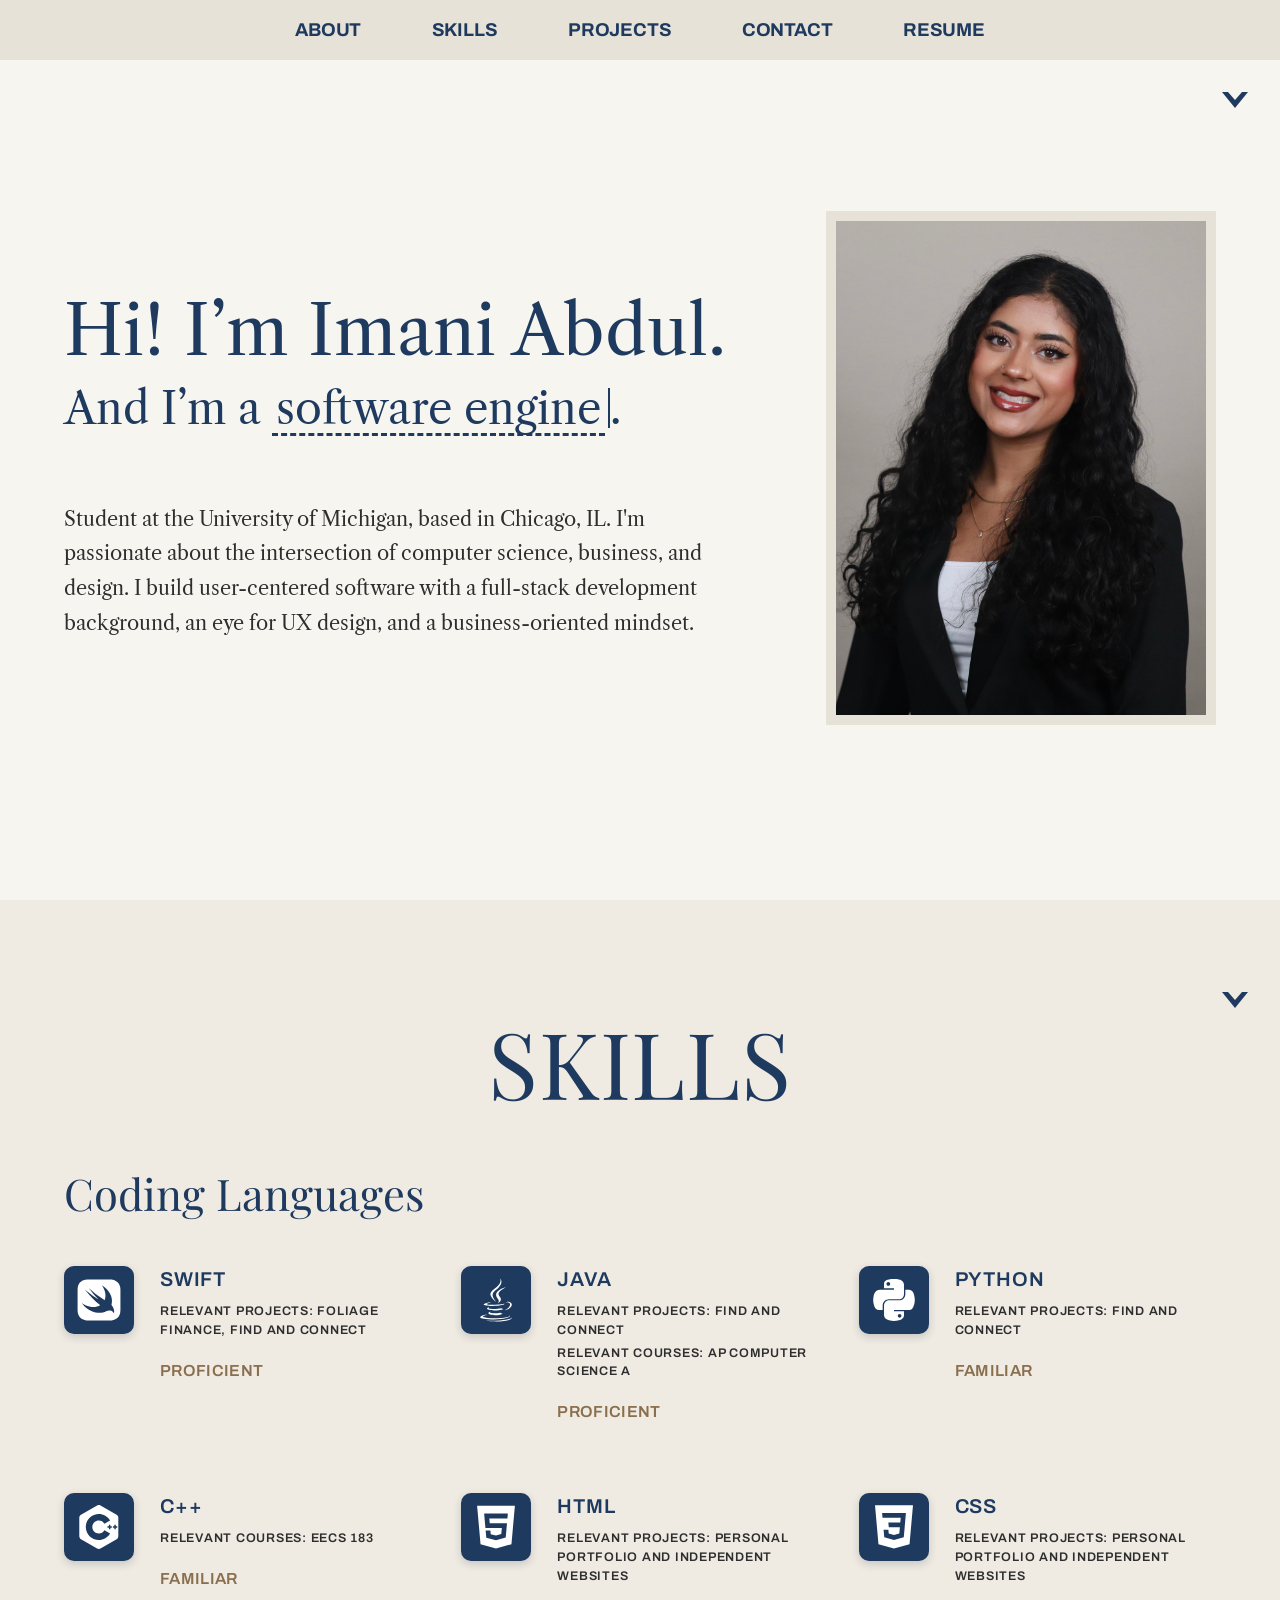
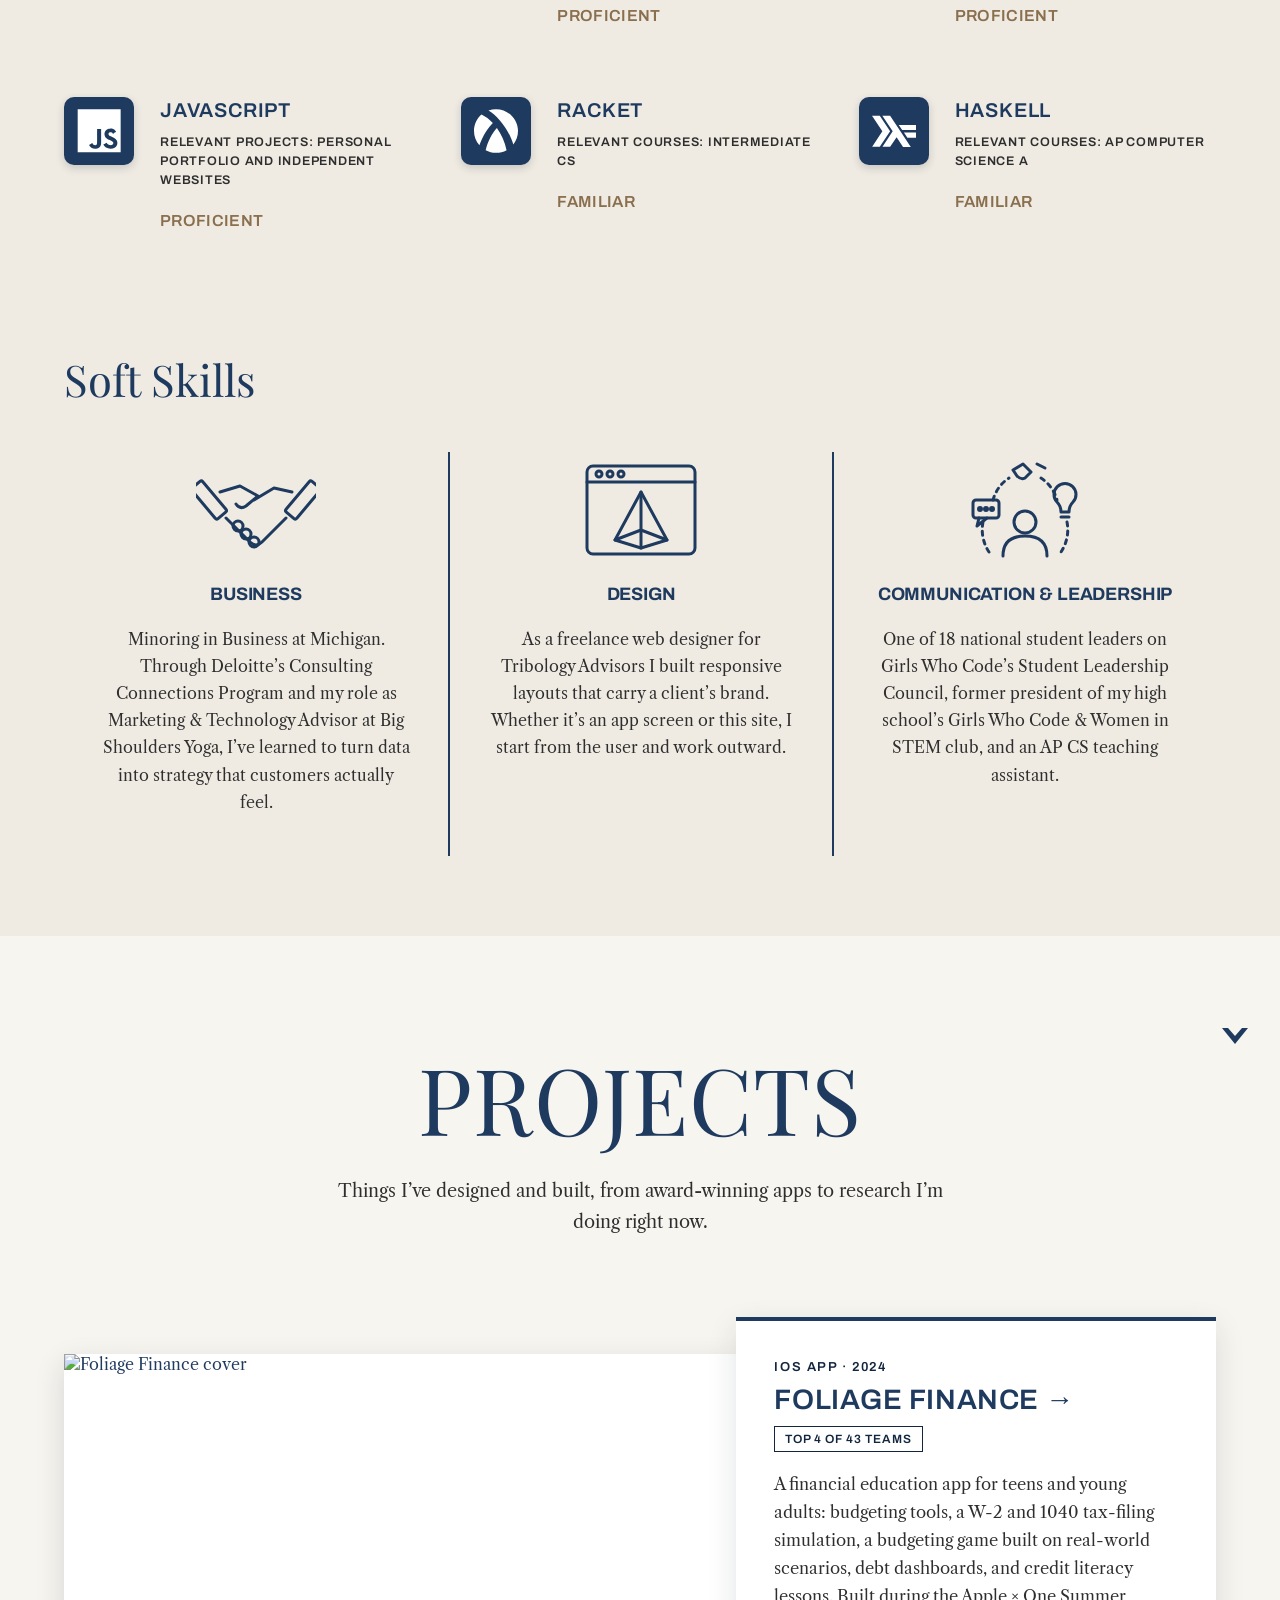
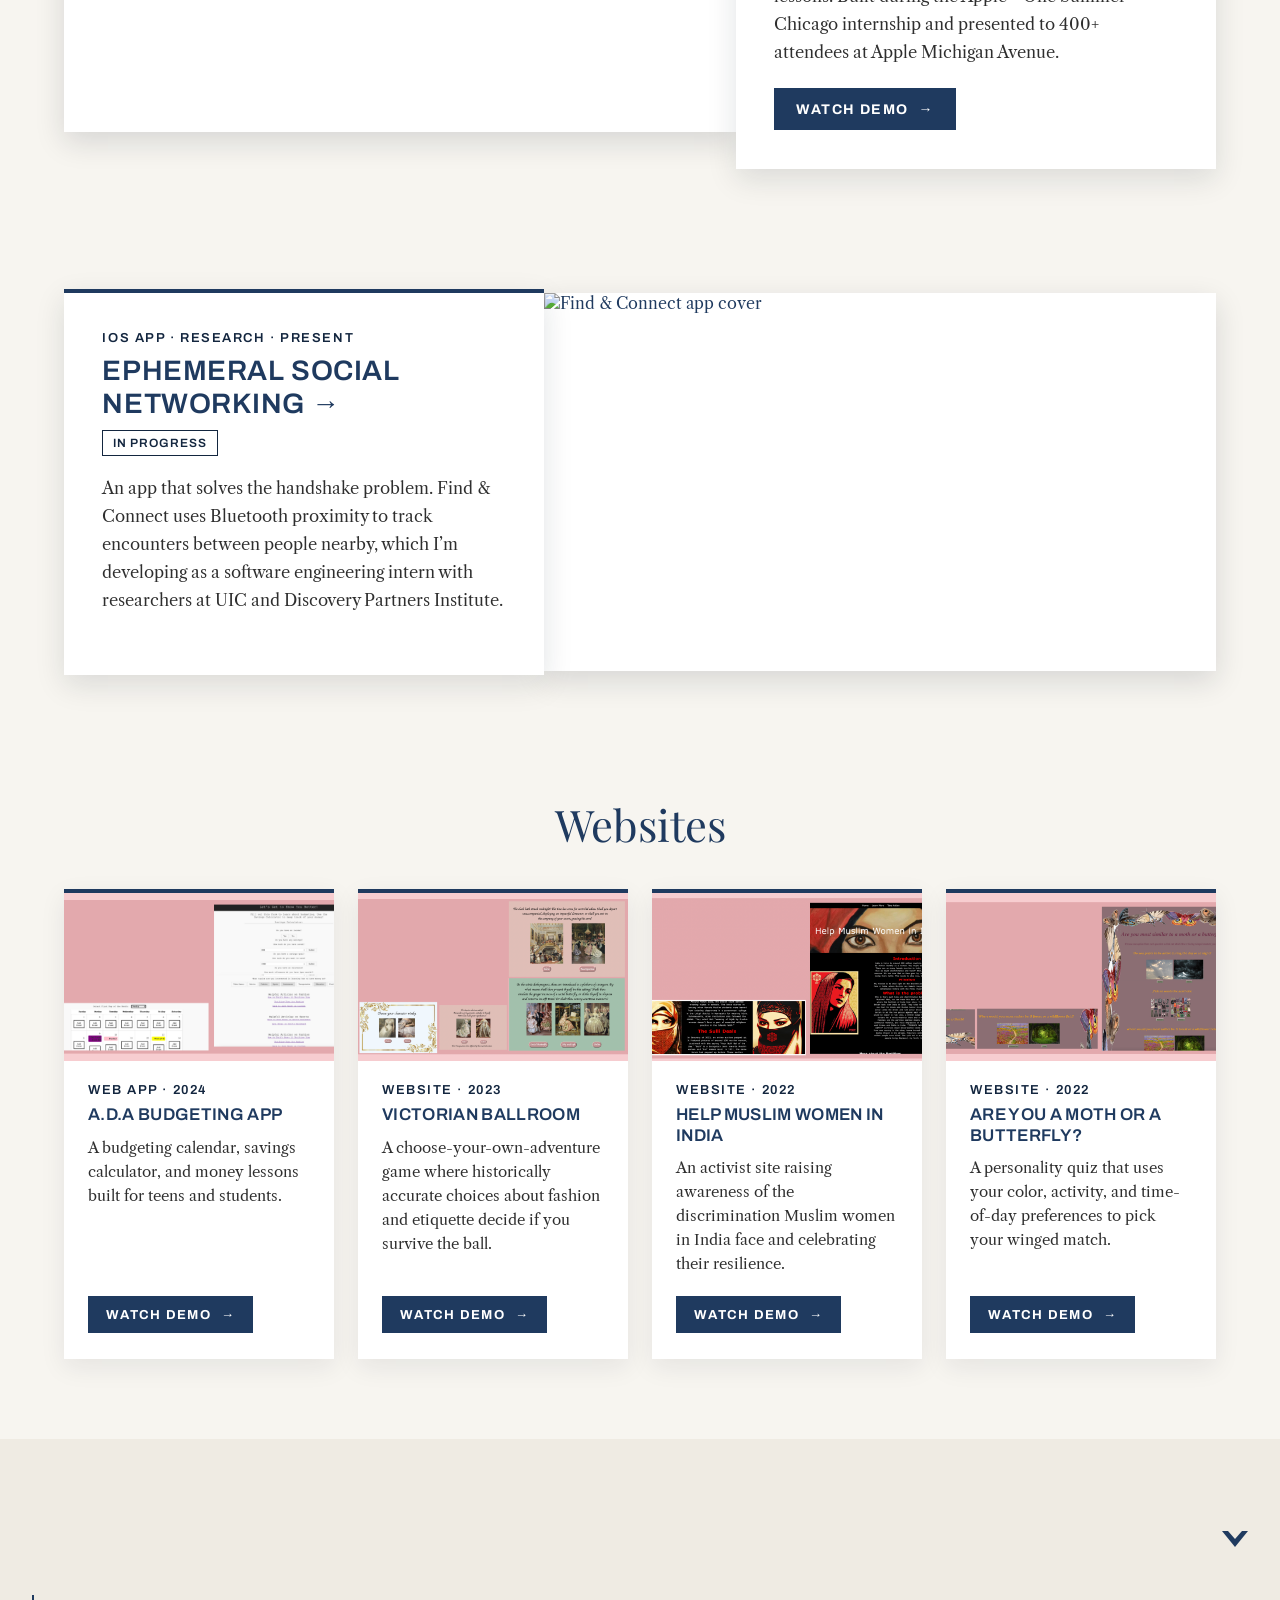
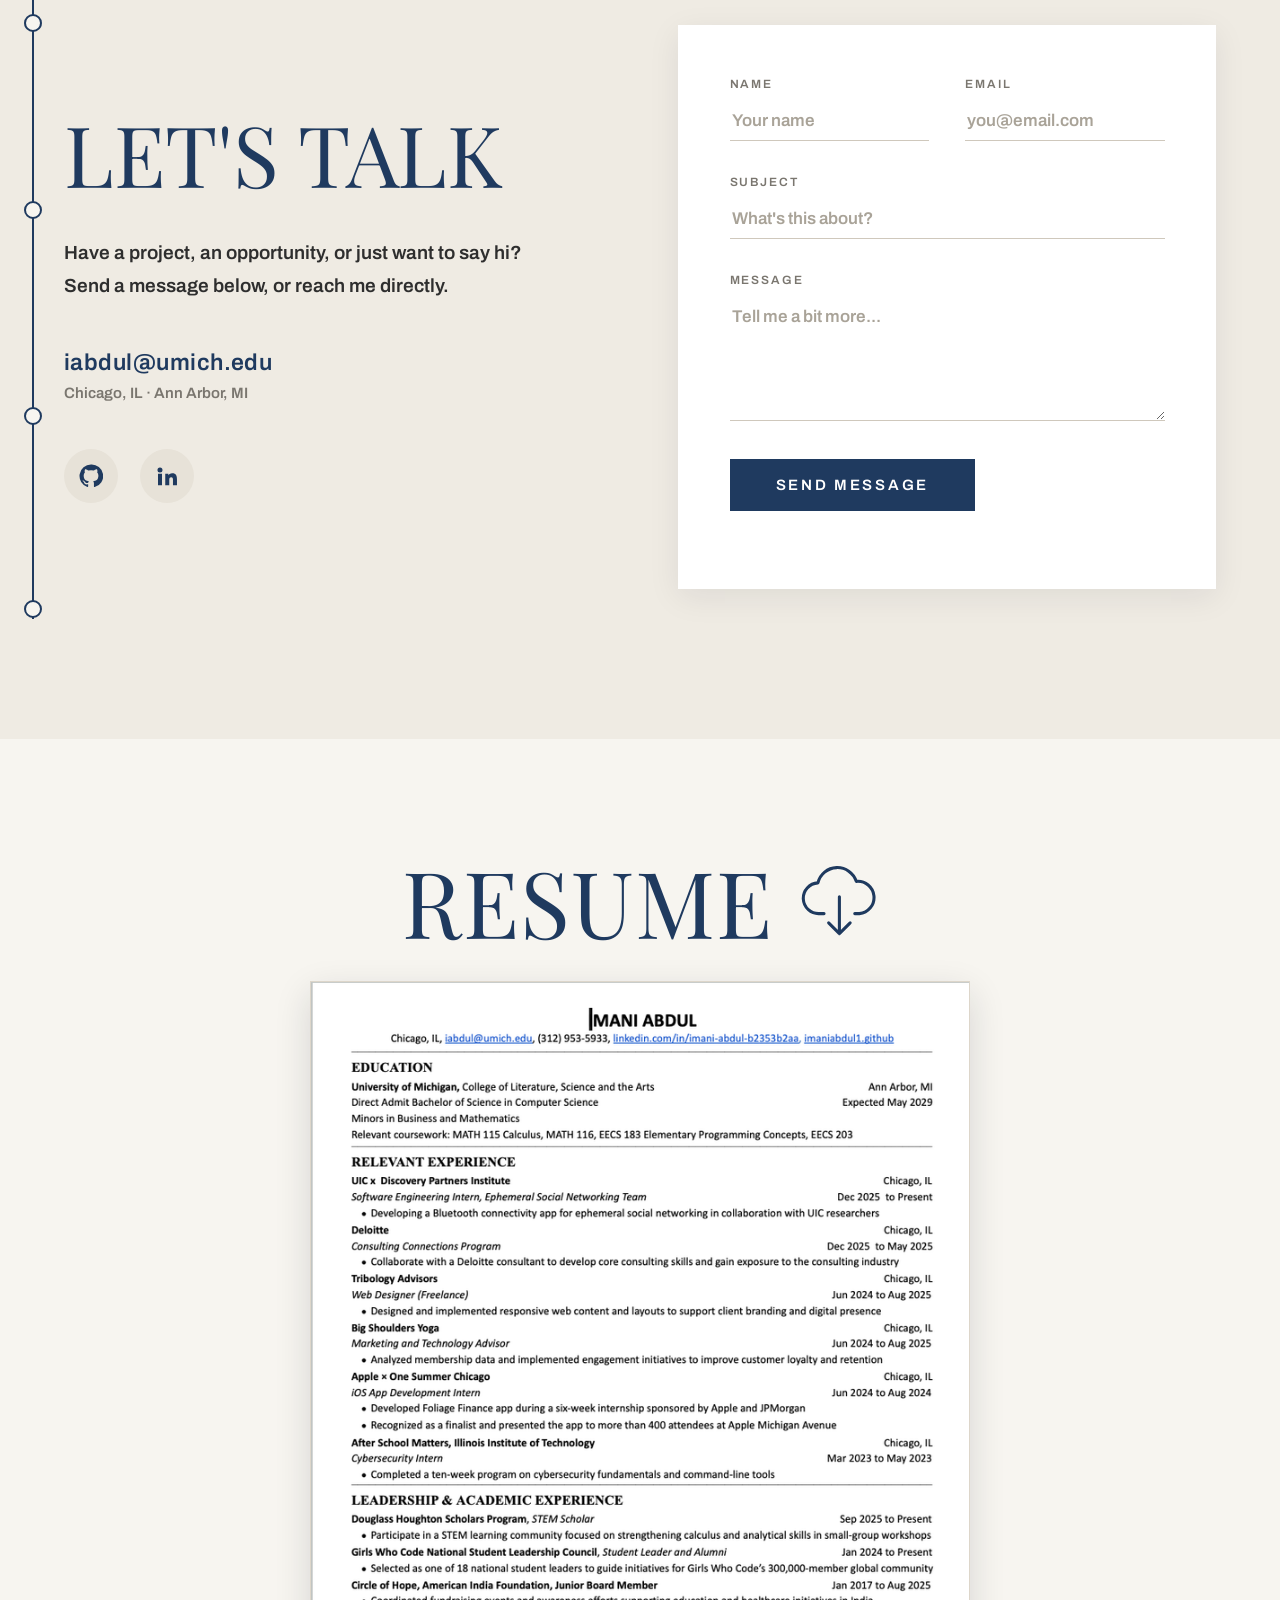
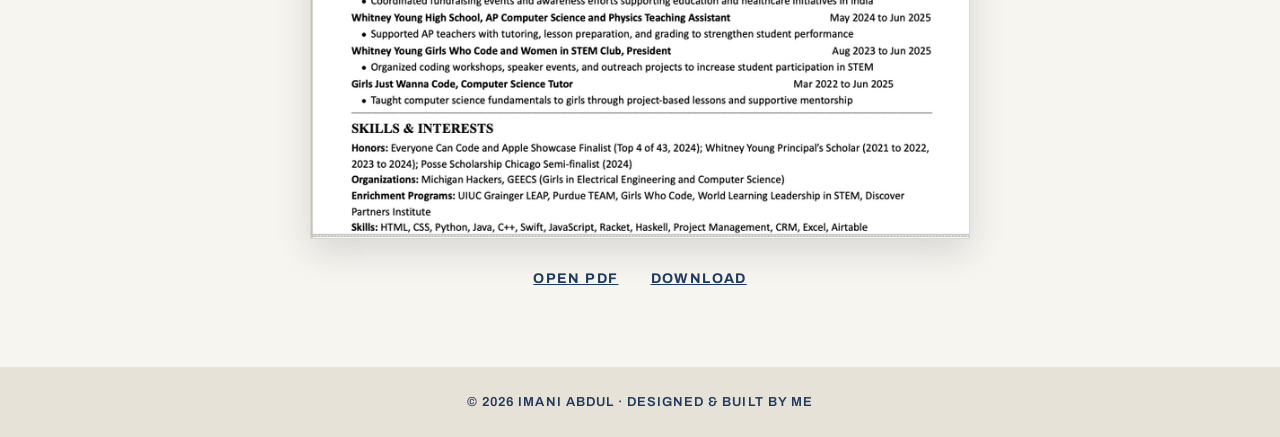
==== index.html @ af8618ca "Rename index-3.html to index.html" ====
<!DOCTYPE html>
<html lang="en">
<head>
  <meta charset="UTF-8">
  <meta name="viewport" content="width=device-width, initial-scale=1.0">
  <title>Imani Abdul — Portfolio</title>
  <meta name="description" content="Imani Abdul — Computer Science student at the University of Michigan building user-centered software at the intersection of CS, business, and design.">
  <link rel="preload" href="playfair-display-latin-400-normal.woff2" as="font" type="font/woff2" crossorigin>
  <link rel="preload" href="libre-caslon-text-latin-400-normal.woff2" as="font" type="font/woff2" crossorigin>
  <link rel="stylesheet" href="style.css?v=3">
</head>
<body>

  <nav class="nav" aria-label="Primary">
    <ul>
      <li><a href="#about">About</a></li>
      <li><a href="#skills">Skills</a></li>
      <li><a href="#projects">Projects</a></li>
      <li><a href="#contact">Contact</a></li>
      <li><a href="#resume">Resume</a></li>
    </ul>
  </nav>

  <main>
    <!-- ================= ABOUT ================= -->
    <section id="about" class="section">
      <button class="next" aria-label="Scroll to next section"><svg viewBox="0 0 26 16" fill="currentColor" aria-hidden="true"><path d="M0 0h6l7 8 7-8h6L13 16z"/></svg></button>
      <div class="hero">
        <div>
          <h1>Hi! I’m Imani Abdul.</h1>
          <p class="tagline">And I’m a <span class="typed" id="typed">software engineer</span><span class="caret" aria-hidden="true"></span>.</p>
          <p class="intro">Student at the University of Michigan, based in Chicago, IL. I'm passionate about the intersection of computer science, business, and design. I build user-centered software with a full-stack development background, an eye for UX design, and a business-oriented mindset.</p>
        </div>
        <figure class="headshot" style="margin:0">
          <img src="headshot.jpg" alt="Portrait of Imani Abdul" width="900" height="1210">
        </figure>
      </div>
    </section>

    <!-- ================= SKILLS ================= -->
    <section id="skills" class="section">
      <button class="next" aria-label="Scroll to next section"><svg viewBox="0 0 26 16" fill="currentColor" aria-hidden="true"><path d="M0 0h6l7 8 7-8h6L13 16z"/></svg></button>
      <h2 class="section-title">SKILLS</h2>

      <h3 class="sub-title">Coding Languages</h3>
      <div class="skills-grid">
        <div class="skill reveal"><div class="skill-icon"><svg fill="currentColor" aria-hidden="true" xmlns="http://www.w3.org/2000/svg" viewBox="0 0 128 128"><path d="M125.54 26.23a28.78 28.78 0 00-2.65-7.58 28.84 28.84 0 00-4.76-6.32 23.42 23.42 0 00-6.62-4.55 27.27 27.27 0 00-7.68-2.53c-2.65-.51-5.56-.51-8.21-.76H30.25a45.46 45.46 0 00-6.09.51 21.81 21.81 0 00-5.82 1.52c-.53.25-1.32.51-1.85.76a33.82 33.82 0 00-5 3.28c-.53.51-1.06.76-1.59 1.26a22.41 22.41 0 00-4.76 6.32 23.61 23.61 0 00-2.65 7.58 78.47 78.47 0 00-.79 7.83v60.39a39.32 39.32 0 00.79 7.83 28.78 28.78 0 002.65 7.58 28.84 28.84 0 004.76 6.32 23.42 23.42 0 006.62 4.55 27.27 27.27 0 007.68 2.53c2.65.51 5.56.51 8.21.76h63.22a45.08 45.08 0 008.21-.76 27.27 27.27 0 007.68-2.53 30.13 30.13 0 006.62-4.55 22.41 22.41 0 004.76-6.32 23.61 23.61 0 002.65-7.58 78.47 78.47 0 00.79-7.83V34.06a39.32 39.32 0 00-.8-7.83zm-18.79 75.54C101 91 90.37 94.33 85 96.5c-11.11 6.13-26.38 6.76-41.75.47A64.53 64.53 0 0113.84 73a50 50 0 0010.85 6.32c15.87 7.1 31.73 6.61 42.9 0-15.9-11.66-29.4-26.82-39.46-39.2a43.47 43.47 0 01-5.29-6.82c12.16 10.61 31.5 24 38.38 27.79a271.77 271.77 0 01-27-32.34 266.8 266.8 0 0044.47 34.87c.71.38 1.26.7 1.7 1a32.71 32.71 0 001.21-3.51c3.71-12.89-.53-27.54-9.79-39.67C93.25 33.81 106 57.05 100.66 76.51c-.14.53-.29 1-.45 1.55l.19.22c10.6 12.63 7.67 26.02 6.35 23.49z"/></svg></div><div><h3>SWIFT</h3><p>Relevant projects: Foliage Finance, Find and Connect</p><span class="level">PROFICIENT</span></div></div>
        <div class="skill reveal"><div class="skill-icon"><svg fill="currentColor" aria-hidden="true" xmlns="http://www.w3.org/2000/svg" viewBox="0 0 128 128"><path d="M47.617 98.12c-19.192 5.362 11.677 16.439 36.115 5.969-4.003-1.556-6.874-3.351-6.874-3.351-10.897 2.06-15.952 2.222-25.844 1.092-8.164-.935-3.397-3.71-3.397-3.71zm33.189-10.46c-14.444 2.779-22.787 2.69-33.354 1.6-8.171-.845-2.822-4.805-2.822-4.805-21.137 7.016 11.767 14.977 41.309 6.336-3.14-1.106-5.133-3.131-5.133-3.131zm11.319-60.575c.001 0-42.731 10.669-22.323 34.187 6.024 6.935-1.58 13.17-1.58 13.17s15.289-7.891 8.269-17.777c-6.559-9.215-11.587-13.793 15.634-29.58zm9.998 81.144s3.529 2.91-3.888 5.159c-14.102 4.272-58.706 5.56-71.095.171-4.45-1.938 3.899-4.625 6.526-5.192 2.739-.593 4.303-.485 4.303-.485-4.952-3.487-32.013 6.85-13.742 9.815 49.821 8.076 90.817-3.637 77.896-9.468zM85 77.896c2.395-1.634 5.703-3.053 5.703-3.053s-9.424 1.685-18.813 2.474c-11.494.964-23.823 1.154-30.012.326-14.652-1.959 8.033-7.348 8.033-7.348s-8.812-.596-19.644 4.644C17.455 81.134 61.958 83.958 85 77.896zm5.609 15.145c-.108.29-.468.616-.468.616 31.273-8.221 19.775-28.979 4.822-23.725-1.312.464-2 1.543-2 1.543s.829-.334 2.678-.72c7.559-1.575 18.389 10.119-5.032 22.286zM64.181 70.069c-4.614-10.429-20.26-19.553.007-35.559C89.459 14.563 76.492 1.587 76.492 1.587c5.23 20.608-18.451 26.833-26.999 39.667-5.821 8.745 2.857 18.142 14.688 28.815zm27.274 51.748c-19.187 3.612-42.854 3.191-56.887.874 0 0 2.874 2.38 17.646 3.331 22.476 1.437 57-.8 57.816-11.436.001 0-1.57 4.032-18.575 7.231z"/></svg></div><div><h3>JAVA</h3><p>Relevant projects: Find and Connect</p><p>Relevant courses: AP Computer Science A</p><span class="level">PROFICIENT</span></div></div>
        <div class="skill reveal"><div class="skill-icon"><svg fill="currentColor" aria-hidden="true" xmlns="http://www.w3.org/2000/svg" viewBox="0 0 128 128"><path d="M49.33 62h29.159C86.606 62 93 55.132 93 46.981V19.183c0-7.912-6.632-13.856-14.555-15.176-5.014-.835-10.195-1.215-15.187-1.191-4.99.023-9.612.448-13.805 1.191C37.098 6.188 35 10.758 35 19.183V30h29v4H23.776c-8.484 0-15.914 5.108-18.237 14.811-2.681 11.12-2.8 17.919 0 29.53C7.614 86.983 12.569 93 21.054 93H31V79.952C31 70.315 39.428 62 49.33 62zm-1.838-39.11c-3.026 0-5.478-2.479-5.478-5.545 0-3.079 2.451-5.581 5.478-5.581 3.015 0 5.479 2.502 5.479 5.581-.001 3.066-2.465 5.545-5.479 5.545zm74.789 25.921C120.183 40.363 116.178 34 107.682 34H97v12.981C97 57.031 88.206 65 78.489 65H49.33C41.342 65 35 72.326 35 80.326v27.8c0 7.91 6.745 12.564 14.462 14.834 9.242 2.717 17.994 3.208 29.051 0C85.862 120.831 93 116.549 93 108.126V97H64v-4h43.682c8.484 0 11.647-5.776 14.599-14.66 3.047-9.145 2.916-17.799 0-29.529zm-41.955 55.606c3.027 0 5.479 2.479 5.479 5.547 0 3.076-2.451 5.579-5.479 5.579-3.015 0-5.478-2.502-5.478-5.579 0-3.068 2.463-5.547 5.478-5.547z"/></svg></div><div><h3>PYTHON</h3><p>Relevant projects: Find and Connect</p><span class="level">FAMILIAR</span></div></div>
        <div class="skill reveal"><div class="skill-icon"><svg fill="currentColor" aria-hidden="true" viewBox="0 0 128 128" xmlns="http://www.w3.org/2000/svg">
    <path d="M63.443 0c-1.782 0-3.564.39-4.916 1.172L11.594 28.27C8.89 29.828 6.68 33.66 6.68 36.78v54.197c0 1.562.55 3.298 1.441 4.841l-.002.002c.89 1.543 2.123 2.89 3.475 3.672l46.931 27.094c2.703 1.562 7.13 1.562 9.832 0h.002l46.934-27.094c1.352-.78 2.582-2.129 3.473-3.672.89-1.543 1.441-3.28 1.441-4.843V36.779c0-1.557-.55-3.295-1.441-4.838v-.002c-.891-1.545-2.121-2.893-3.473-3.67L68.359 1.173C67.008.39 65.226 0 63.443 0zm.002 26.033c13.465 0 26.02 7.246 32.77 18.91l-16.38 9.479c-3.372-5.836-9.66-9.467-16.39-9.467-10.432 0-18.922 8.49-18.922 18.924S53.013 82.8 63.445 82.8c6.735 0 13.015-3.625 16.395-9.465l16.375 9.477c-6.746 11.662-19.305 18.91-32.77 18.91-20.867 0-37.843-16.977-37.843-37.844s16.976-37.844 37.843-37.844v-.002zM92.881 57.57h4.201v4.207h4.203v4.203h-4.203v4.207h-4.201V65.98h-4.207v-4.203h4.207V57.57zm15.765 0h4.208v4.207h4.203v4.203h-4.203v4.207h-4.208V65.98h-4.205v-4.203h4.205V57.57z"/>
</svg></div><div><h3>C++</h3><p>Relevant courses: EECS 183</p><span class="level">FAMILIAR</span></div></div>
        <div class="skill reveal"><div class="skill-icon"><svg fill="currentColor" aria-hidden="true" xmlns="http://www.w3.org/2000/svg" viewBox="0 0 128 128"><path d="M9.032 2l10.005 112.093 44.896 12.401 45.02-12.387L118.968 2H9.032zm89.126 26.539l-.627 7.172L97.255 39H44.59l1.257 14h50.156l-.336 3.471-3.233 36.119-.238 2.27L64 102.609v.002l-.034.018-28.177-7.423L33.876 74h13.815l.979 10.919L63.957 89H64v-.546l15.355-3.875L80.959 67H33.261l-3.383-38.117L29.549 25h68.939l-.33 3.539z"/></svg></div><div><h3>HTML</h3><p>Relevant projects: Personal portfolio and independent websites</p><span class="level">PROFICIENT</span></div></div>
        <div class="skill reveal"><div class="skill-icon"><svg fill="currentColor" aria-hidden="true" xmlns="http://www.w3.org/2000/svg" viewBox="0 0 128 128"><path d="M8.76 1l10.055 112.883 45.118 12.58 45.244-12.626L119.24 1H8.76zm89.591 25.862l-3.347 37.605.01.203-.014.467v-.004l-2.378 26.294-.262 2.336L64 101.607v.001l-.022.019-28.311-7.888L33.75 72h13.883l.985 11.054 15.386 4.17-.004.008v-.002l15.443-4.229L81.075 65H48.792l-.277-3.043-.631-7.129L47.553 51h34.749l1.264-14H30.64l-.277-3.041-.63-7.131L29.401 23h69.281l-.331 3.862z"/></svg></div><div><h3>CSS</h3><p>Relevant projects: Personal portfolio and independent websites</p><span class="level">PROFICIENT</span></div></div>
        <div class="skill reveal"><div class="skill-icon"><svg fill="currentColor" aria-hidden="true" xmlns="http://www.w3.org/2000/svg" viewBox="0 0 128 128"><path d="M2 1v125h125V1H2zm66.119 106.513c-1.845 3.749-5.367 6.212-9.448 7.401-6.271 1.44-12.269.619-16.731-2.059-2.986-1.832-5.318-4.652-6.901-7.901l9.52-5.83c.083.035.333.487.667 1.071 1.214 2.034 2.261 3.474 4.319 4.485 2.022.69 6.461 1.131 8.175-2.427 1.047-1.81.714-7.628.714-14.065C58.433 78.073 58.48 68 58.48 58h11.709c0 11 .06 21.418 0 32.152.025 6.58.596 12.446-2.07 17.361zm48.574-3.308c-4.07 13.922-26.762 14.374-35.83 5.176-1.916-2.165-3.117-3.296-4.26-5.795 4.819-2.772 4.819-2.772 9.508-5.485 2.547 3.915 4.902 6.068 9.139 6.949 5.748.702 11.531-1.273 10.234-7.378-1.333-4.986-11.77-6.199-18.873-11.531-7.211-4.843-8.901-16.611-2.975-23.335 1.975-2.487 5.343-4.343 8.877-5.235l3.688-.477c7.081-.143 11.507 1.727 14.756 5.355.904.916 1.642 1.904 3.022 4.045-3.772 2.404-3.76 2.381-9.163 5.879-1.154-2.486-3.069-4.046-5.093-4.724-3.142-.952-7.104.083-7.926 3.403-.285 1.023-.226 1.975.227 3.665 1.273 2.903 5.545 4.165 9.377 5.926 11.031 4.474 14.756 9.271 15.672 14.981.882 4.916-.213 8.105-.38 8.581z"/></svg></div><div><h3>JAVASCRIPT</h3><p>Relevant projects: Personal portfolio and independent websites</p><span class="level">PROFICIENT</span></div></div>
        <div class="skill reveal"><div class="skill-icon"><svg fill="currentColor" aria-hidden="true" xmlns="http://www.w3.org/2000/svg" viewBox="0 0 128 128"><path d="M64 .5a64.386 64.386 0 0 0-21.89 3.81c25.982 13.525 60.352 57.646 72.246 98.881C122.904 92.4 128 78.792 128 64 128 28.93 99.347.5 64 .5ZM21.828 16.236C8.45 27.876 0 44.961 0 64c0 16.01 5.975 30.637 15.83 41.804 8.688-25.896 25.018-50.855 39.006-64.799-9.985-10.672-21.164-19.146-33.008-24.769Zm44.8 39.17C52.77 70.22 38.963 96.155 33.968 120.085c8.957 4.728 19.176 7.415 30.031 7.415 11.161 0 21.65-2.835 30.786-7.817-5.268-24.14-15.204-46.245-28.157-64.277Zm0 0"/></svg></div><div><h3>RACKET</h3><p>Relevant courses: Intermediate CS</p><span class="level">FAMILIAR</span></div></div>
        <div class="skill reveal"><div class="skill-icon"><svg fill="currentColor" aria-hidden="true" viewBox="0 0 128 128" xmlns="http://www.w3.org/2000/svg"><path d="M0 110.2L30.1 65 0 19.9h22.6L52.7 65l-30.1 45.1H0z"/><path d="M30.1 110.2L60.2 65 30.1 19.9h22.6l60.2 90.3H90.4L71.5 81.9l-18.8 28.2H30.1zM102.9 83.8l-10-15.1H128v15.1h-25.1zM87.8 61.3l-10-15.1H128v15.1H87.8z"/></svg></div><div><h3>HASKELL</h3><p>Relevant courses: AP Computer Science A</p><span class="level">FAMILIAR</span></div></div>
      </div>

      <h3 class="sub-title">Soft Skills</h3>
      <div class="soft-grid">
        <div class="soft reveal">
          <svg viewBox="0 0 120 100" fill="none" stroke="currentColor" stroke-width="3" stroke-linecap="round" stroke-linejoin="round" aria-hidden="true">
            <rect x="6" y="20" width="14" height="40" rx="2" transform="rotate(-40 13 40)"/>
            <rect x="100" y="20" width="14" height="40" rx="2" transform="rotate(40 107 40)"/>
            <path d="M24 32 L44 26 L62 36 L50 46 Q44 50 40 44"/>
            <path d="M96 32 L78 28 L58 40"/>
            <path d="M30 58 L54 82 Q60 88 66 82 L90 58"/>
            <circle cx="42" cy="66" r="5"/><circle cx="50" cy="74" r="5"/><circle cx="58" cy="82" r="5"/>
          </svg>
          <h3>Business</h3>
          <p>Minoring in Business at Michigan. Through Deloitte’s Consulting Connections Program and my role as Marketing &amp; Technology Advisor at Big Shoulders Yoga, I’ve learned to turn data into strategy that customers actually feel.</p>
        </div>
        <div class="soft reveal">
          <svg viewBox="0 0 120 100" fill="none" stroke="currentColor" stroke-width="3" stroke-linecap="round" stroke-linejoin="round" aria-hidden="true">
            <rect x="6" y="6" width="108" height="88" rx="6"/>
            <line x1="6" y1="22" x2="114" y2="22"/>
            <circle cx="18" cy="14" r="3"/><circle cx="29" cy="14" r="3"/><circle cx="40" cy="14" r="3"/>
            <path d="M60 32 L34 80 L60 88 L86 80 Z"/><path d="M60 32 L60 88"/><path d="M34 80 L60 70 L86 80"/>
          </svg>
          <h3>Design</h3>
          <p>As a freelance web designer for Tribology Advisors I built responsive layouts that carry a client’s brand. Whether it’s an app screen or this site, I start from the user and work outward.</p>
        </div>
        <div class="soft reveal">
          <svg viewBox="0 0 120 100" fill="none" stroke="currentColor" stroke-width="3" stroke-linecap="round" stroke-linejoin="round" aria-hidden="true">
            <circle cx="60" cy="62" r="11"/><path d="M38 96 Q38 76 60 76 Q82 76 82 96"/>
            <path d="M28 40 A38 38 0 0 1 44 18" stroke-dasharray="4 5"/><path d="M76 18 A38 38 0 0 1 92 40" stroke-dasharray="4 5"/>
            <path d="M24 92 A40 40 0 0 1 18 62" stroke-dasharray="4 5"/><path d="M102 62 A40 40 0 0 1 96 92" stroke-dasharray="4 5"/>
            <rect x="8" y="40" width="26" height="18" rx="3"/><path d="M14 58 L12 66 L22 58"/>
            <circle cx="15" cy="49" r="1.5" fill="currentColor"/><circle cx="21" cy="49" r="1.5" fill="currentColor"/><circle cx="27" cy="49" r="1.5" fill="currentColor"/>
            <path d="M104 52 Q104 46 108 42 A11 11 0 1 0 92 42 Q96 46 96 52 Z"/><line x1="96" y1="57" x2="104" y2="57"/>
            <path d="M48 10 L58 4 L66 12 L60 18 Q56 20 52 16 Z"/><path d="M72 4 L80 8"/>
          </svg>
          <h3>Communication &amp; Leadership</h3>
          <p>One of 18 national student leaders on Girls Who Code’s Student Leadership Council, former president of my high school’s Girls Who Code &amp; Women in STEM club, and an AP CS teaching assistant.</p>
        </div>
      </div>
    </section>

    <!-- ================= PROJECTS ================= -->
    <section id="projects" class="section">
      <button class="next" aria-label="Scroll to next section"><svg viewBox="0 0 26 16" fill="currentColor" aria-hidden="true"><path d="M0 0h6l7 8 7-8h6L13 16z"/></svg></button>
      <h2 class="section-title">PROJECTS</h2>
      <p class="projects-intro">Things I’ve designed and built, from award-winning apps to research I’m doing right now.</p>

      <article class="project reveal" style="--accent:#9BC6A1">
        <div class="project-media"><img src="foliage-cover.jpg" alt="Foliage Finance cover" loading="lazy"></div>
        <div class="project-panel">
          <span class="project-meta">iOS App · 2024</span>
          <h3>Foliage Finance →</h3>
          <span class="badge">Top 4 of 43 teams</span>
          <p>A financial education app for teens and young adults: budgeting tools, a W-2 and 1040 tax-filing simulation, a budgeting game built on real-world scenarios, debt dashboards, and credit literacy lessons. Built during the Apple × One Summer Chicago internship and presented to 400+ attendees at Apple Michigan Avenue.</p>
          <button class="demo-btn" data-youtube="aP215I-h6NY?start=261" data-title="Foliage Finance">Watch demo <span aria-hidden="true">→</span></button>
        </div>
      </article>

      <article class="project reveal" style="--accent:#BFD3DC">
        <div class="project-media"><img src="find-connect-cover.jpg" alt="Find &amp; Connect app cover" loading="lazy"></div>
        <div class="project-panel">
          <span class="project-meta">iOS App · Research · Present</span>
          <h3>Ephemeral Social Networking →</h3>
          <span class="badge">In progress</span>
          <p>An app that solves the handshake problem. Find &amp; Connect uses Bluetooth proximity to track encounters between people nearby, which I’m developing as a software engineering intern with researchers at UIC and Discovery Partners Institute.</p>
        </div>
      </article>

      <div class="websites reveal">
        <h3 class="sub-title">Websites</h3>
        <div class="site-grid">
          <article class="site-card">
            <img src="adaImage.png" alt="A.D.A Budgeting App screenshot" loading="lazy">
            <div class="site-body">
              <span class="project-meta">Web App · 2024</span>
              <h4>A.D.A Budgeting App</h4>
              <p>A budgeting calendar, savings calculator, and money lessons built for teens and students.</p>
              <button class="demo-btn" data-video="adaVideo.mp4" data-title="A.D.A Budgeting App">Watch demo <span aria-hidden="true">→</span></button>
            </div>
          </article>
          <article class="site-card">
            <img src="victorianImage.png" alt="Victorian Ballroom game screenshot" loading="lazy">
            <div class="site-body">
              <span class="project-meta">Website · 2023</span>
              <h4>Victorian Ballroom</h4>
              <p>A choose-your-own-adventure game where historically accurate choices about fashion and etiquette decide if you survive the ball.</p>
              <button class="demo-btn" data-video="victorianVideo.mp4" data-title="Victorian Ballroom">Watch demo <span aria-hidden="true">→</span></button>
            </div>
          </article>
          <article class="site-card">
            <img src="muslimImage.png" alt="Help Muslim Women in India website screenshot" loading="lazy">
            <div class="site-body">
              <span class="project-meta">Website · 2022</span>
              <h4>Help Muslim Women in India</h4>
              <p>An activist site raising awareness of the discrimination Muslim women in India face and celebrating their resilience.</p>
              <button class="demo-btn" data-video="muslimVideo.mp4" data-title="Help Muslim Women in India">Watch demo <span aria-hidden="true">→</span></button>
            </div>
          </article>
          <article class="site-card">
            <img src="quizImage.png" alt="Moth or Butterfly quiz screenshot" loading="lazy">
            <div class="site-body">
              <span class="project-meta">Website · 2022</span>
              <h4>Are You a Moth or a Butterfly?</h4>
              <p>A personality quiz that uses your color, activity, and time-of-day preferences to pick your winged match.</p>
              <button class="demo-btn" data-video="quizVideo.mp4" data-title="Are You a Moth or a Butterfly?">Watch demo <span aria-hidden="true">→</span></button>
            </div>
          </article>
        </div>
      </div>

    </section>

    <!-- ================= CONTACT ================= -->
    <section id="contact" class="section">
      <button class="next" aria-label="Scroll to next section"><svg viewBox="0 0 26 16" fill="currentColor" aria-hidden="true"><path d="M0 0h6l7 8 7-8h6L13 16z"/></svg></button>
      <div class="contact">
        <div class="rail" aria-hidden="true"><i></i><i></i><i></i><i></i></div>
        <div>
          <h2>LET'S TALK</h2>
          <p class="lede">Have a project, an opportunity, or just want to say hi?<br>Send a message below, or reach me directly.</p>
          <a class="contact-email" href="mailto:iabdul@umich.edu">iabdul@umich.edu</a>
          <p class="contact-loc">Chicago, IL · Ann Arbor, MI</p>
          <div class="socials">
            <a href="https://github.com/imaniabdul1" target="_blank" rel="noopener" aria-label="GitHub">
              <svg viewBox="0 0 24 24" fill="currentColor" aria-hidden="true"><path d="M12 .5a11.5 11.5 0 0 0-3.64 22.41c.58.1.79-.25.79-.56v-2c-3.2.7-3.88-1.37-3.88-1.37-.52-1.33-1.28-1.68-1.28-1.68-1.04-.71.08-.7.08-.7 1.16.08 1.77 1.19 1.77 1.19 1.03 1.76 2.7 1.25 3.36.96.1-.75.4-1.25.73-1.54-2.56-.29-5.24-1.28-5.24-5.69 0-1.26.45-2.29 1.19-3.09-.12-.29-.52-1.46.11-3.05 0 0 .97-.31 3.17 1.18a11 11 0 0 1 5.77 0c2.2-1.49 3.17-1.18 3.17-1.18.63 1.59.23 2.76.11 3.05.74.8 1.19 1.83 1.19 3.09 0 4.42-2.69 5.39-5.25 5.68.41.36.78 1.06.78 2.14v3.17c0 .31.21.67.8.56A11.5 11.5 0 0 0 12 .5Z"/></svg>
            </a>
            <a href="https://www.linkedin.com/in/imani-abdul-b2353b2aa" target="_blank" rel="noopener" aria-label="LinkedIn">
              <svg viewBox="0 0 24 24" fill="currentColor" aria-hidden="true"><path d="M4.98 3.5a2.5 2.5 0 1 1 0 5 2.5 2.5 0 0 1 0-5ZM3 9.75h4v11.5H3V9.75Zm6.5 0h3.83v1.57h.06c.53-1 1.84-2.06 3.79-2.06 4.05 0 4.8 2.67 4.8 6.13v5.86h-4v-5.2c0-1.24-.02-2.84-1.73-2.84-1.73 0-2 1.35-2 2.75v5.29h-4V9.75Z"/></svg>
            </a>
          </div>
        </div>
        <form class="form-card" id="contact-form" novalidate>
          <div class="form-row">
            <div class="field"><label for="f-name">Name</label><input id="f-name" name="name" placeholder="Your name" required></div>
            <div class="field"><label for="f-email">Email</label><input id="f-email" name="email" type="email" placeholder="you@email.com" required></div>
          </div>
          <div class="field"><label for="f-subject">Subject</label><input id="f-subject" name="subject" placeholder="What's this about?"></div>
          <div class="field"><label for="f-message">Message</label><textarea id="f-message" name="message" placeholder="Tell me a bit more..." required></textarea></div>
          <button class="send" type="submit">Send Message</button>
          <p class="form-note" id="form-note" aria-live="polite"></p>
        </form>
      </div>
    </section>

    <!-- ================= RESUME ================= -->
    <section id="resume" class="section">
      <div class="resume-head">
        <h2 class="section-title">RESUME</h2>
        <a class="download" href="resume.pdf" download="Imani-Abdul-Resume.pdf" aria-label="Download resume (PDF)">
          <svg viewBox="0 0 100 92" fill="none" stroke="currentColor" stroke-width="4" stroke-linecap="round" stroke-linejoin="round" aria-hidden="true">
            <path d="M30 62H24A20 20 0 0 1 22 22a26 26 0 0 1 50-2 19 19 0 0 1 4 42h-6"/>
            <path d="M50 40v48M36 74l14 14 14-14"/>
          </svg>
        </a>
      </div>
      <a href="resume.pdf" target="_blank" rel="noopener" class="resume-doc reveal">
        <img src="resume-preview.png" alt="Imani Abdul's resume" loading="lazy">
      </a>
      <div class="resume-actions">
        <a href="resume.pdf" target="_blank" rel="noopener">Open PDF</a>
        <a href="resume.pdf" download="Imani-Abdul-Resume.pdf">Download</a>
      </div>
    </section>
  </main>

  <footer>© 2026 Imani Abdul · Designed &amp; built by me</footer>

  <!-- Shared modal: lightbox + video player -->
  <div class="modal" id="modal" role="dialog" aria-modal="true" aria-label="Media viewer">
    <div class="modal-box">
      <button class="modal-close" id="modal-close" aria-label="Close">×</button>
      <button class="modal-nav prev" id="modal-prev" aria-label="Previous">‹</button>
      <button class="modal-nav nextimg" id="modal-next" aria-label="Next">›</button>
      <div class="modal-stage" id="modal-stage"></div>
      <div class="modal-caption" id="modal-caption"></div>
    </div>
  </div>

  <script src="script.js?v=3"></script>
</body>
</html>
---- style.css ----
/* ========== Fonts (self-hosted) ========== */
@font-face { font-family: "Playfair Display"; src: url("playfair-display-latin-400-normal.woff2") format("woff2"); font-weight: 400; font-style: normal; font-display: swap; }
@font-face { font-family: "Playfair Display"; src: url("playfair-display-latin-400-italic.woff2") format("woff2"); font-weight: 400; font-style: italic; font-display: swap; }
@font-face { font-family: "Libre Caslon Text"; src: url("libre-caslon-text-latin-400-normal.woff2") format("woff2"); font-weight: 400; font-style: normal; font-display: swap; }
@font-face { font-family: "Libre Caslon Text"; src: url("libre-caslon-text-latin-400-italic.woff2") format("woff2"); font-weight: 400; font-style: italic; font-display: swap; }
@font-face { font-family: "Archivo"; src: url("archivo-latin-600-normal.woff2") format("woff2"); font-weight: 600; font-display: swap; }
@font-face { font-family: "Archivo"; src: url("archivo-latin-700-normal.woff2") format("woff2"); font-weight: 700; font-display: swap; }

/* ========== Tokens ========== */
:root {
  --bg: #F7F5F0;
  --cream: #FFFFFF;
  --nav: #E7E2D8;
  --rose: #1F3A5F;
  --rose-dark: #13263F;
  --rose-soft: #8A6F4E;
  --ink: #2E2E2E;
  --muted: #7A766F;

  --display: "Playfair Display", Georgia, serif;
  --serif: "Libre Caslon Text", Georgia, serif;
  --sans: "Archivo", "Helvetica Neue", Arial, sans-serif;

  --nav-h: 60px;
  --shadow-title: 0 4px 6px rgba(80, 30, 35, 0.15);
  --pad-x: clamp(20px, 5vw, 96px);
}

*, *::before, *::after { box-sizing: border-box; }
html { scroll-behavior: smooth; scroll-padding-top: var(--nav-h); }
body {
  margin: 0;
  background: var(--bg);
  color: var(--rose);
  font-family: var(--serif);
  -webkit-font-smoothing: antialiased;
}
img { max-width: 100%; height: auto; display: block; }
a { color: inherit; }
button { font: inherit; }
:focus-visible { outline: 2px solid var(--rose); outline-offset: 3px; }

/* ========== Nav ========== */
.nav {
  position: fixed; inset: 0 0 auto 0; z-index: 50;
  height: var(--nav-h);
  background: var(--nav);
  display: flex; justify-content: center; align-items: center;
}
.nav ul {
  list-style: none; margin: 0; padding: 0 16px;
  display: flex; gap: clamp(18px, 5.5vw, 72px);
  overflow-x: auto; scrollbar-width: none;
}
.nav a {
  font-family: var(--sans); font-weight: 700;
  font-size: clamp(14px, 1.45vw, 21px);
  letter-spacing: -0.01em;
  text-decoration: none; text-transform: uppercase;
  color: var(--rose);
  padding: 6px 0; position: relative; white-space: nowrap;
}
.nav a::after {
  content: ""; position: absolute; left: 0; right: 0; bottom: 0;
  height: 2px; background: var(--rose);
  transform: scaleX(0); transform-origin: left; transition: transform .25s ease;
}
.nav a:hover::after, .nav a.active::after { transform: scaleX(1); }

/* ========== Section shell ========== */
.section {
  position: relative;
  min-height: 100vh;
  padding: calc(var(--nav-h) + 56px) var(--pad-x) 80px;
}
.section-title {
  font-family: var(--display); font-weight: 400;
  font-size: clamp(56px, 7.2vw, 104px);
  line-height: 1; margin: 0 0 56px;
  text-align: center; letter-spacing: .01em;
  text-shadow: var(--shadow-title);
}
.sub-title {
  font-family: var(--display); font-weight: 400;
  font-size: clamp(34px, 3.4vw, 50px);
  margin: 0 0 44px;
}
.next {
  position: absolute; top: calc(var(--nav-h) + 22px); right: 28px;
  width: 36px; height: 36px; border: 0; background: none; cursor: pointer;
  color: var(--rose); display: grid; place-items: center;
  animation: bob 2.4s ease-in-out infinite;
}
.next svg { width: 26px; height: 16px; }
@keyframes bob { 50% { transform: translateY(5px); } }

/* ========== About / hero ========== */
#about { display: flex; align-items: center; }
.hero {
  width: 100%;
  display: grid; grid-template-columns: 1.25fr 0.75fr;
  gap: clamp(32px, 6vw, 120px); align-items: center;
}
.hero h1 {
  font-family: var(--serif); font-weight: 400;
  font-size: clamp(48px, 5.4vw, 80px);
  line-height: 1.05; margin: 0 0 14px;
  text-shadow: var(--shadow-title);
}
.hero .tagline {
  font-family: var(--serif);
  font-size: clamp(32px, 3.4vw, 50px);
  margin: 0 0 clamp(40px, 7vh, 80px);
  min-height: 1.3em;
}
.typed {
  display: inline-block; min-width: 4.5ch;
  border-bottom: 3px dashed var(--rose);
  padding: 0 4px; line-height: 1.1;
  vertical-align: baseline;
}
/* Invisible character keeps the line anchored to the text baseline even when the word is fully deleted */
.typed::after { content: "\200B"; }
.caret {
  display: inline-block; width: 2px; height: .9em; background: var(--rose);
  margin-left: 3px; vertical-align: -0.08em;
  animation: blink 1s steps(1) infinite;
}
@keyframes blink { 50% { opacity: 0; } }
.hero .intro {
  font-size: clamp(18px, 1.55vw, 23px);
  line-height: 1.75; max-width: 34em; margin: 0;
}
.headshot {
  justify-self: end; width: min(100%, 390px);
  border: 10px solid var(--nav);
  background: var(--nav);
}
.headshot img { width: 100%; aspect-ratio: 3 / 4; object-fit: cover; }

/* ========== Skills ========== */
.skills-grid {
  display: grid; grid-template-columns: repeat(3, 1fr);
  gap: 72px 40px; margin-bottom: 120px;
}
.skill { display: grid; grid-template-columns: 70px 1fr; gap: 26px; align-items: start; }
.skill-icon {
  width: 70px; height: 68px; border-radius: 10px;
  background: var(--rose); color: #fff;
  display: grid; place-items: center;
  box-shadow: 0 3px 8px rgba(20, 30, 45, .18);
  transition: transform .2s ease;
}
.skill:hover .skill-icon { transform: translateY(-3px) rotate(-3deg); }
.skill-icon svg { width: 44px; height: 44px; }
.skill h3 {
  font-family: var(--sans); font-weight: 600; font-size: 20px;
  letter-spacing: .04em; margin: 2px 0 12px;
}
.skill p {
  font-family: var(--sans); font-weight: 600; font-size: 12.5px;
  letter-spacing: .06em; text-transform: uppercase; line-height: 1.5; margin: 0 0 4px;
}
.level {
  display: inline-block; margin-top: 18px;
  font-family: var(--sans); font-weight: 600; font-size: 16px;
  color: var(--rose-soft); letter-spacing: .02em;
}

.soft-grid { display: grid; grid-template-columns: repeat(3, 1fr); }
.soft {
  text-align: center; padding: 8px clamp(20px, 3vw, 48px) 40px;
  min-height: 360px;
}
.soft + .soft { border-left: 2px solid var(--rose); }
.soft svg { width: 120px; height: 100px; color: var(--rose); margin: 0 auto 24px; display: block; }
.soft h3 {
  font-family: var(--sans); font-weight: 700; font-size: 18px;
  letter-spacing: -0.01em; text-transform: uppercase; margin: 0 0 22px;
}
.soft p {
  font-family: var(--serif); font-size: 16px; line-height: 1.7;
  color: var(--ink); margin: 0 auto; max-width: 28em;
}

/* ========== Projects ========== */
.projects-intro {
  text-align: center; max-width: 36em; margin: -24px auto 80px;
  font-size: 18px; line-height: 1.7; color: var(--ink);
}
.project {
  display: grid; grid-template-columns: repeat(12, 1fr);
  align-items: center; margin: 0 auto 120px; max-width: 1180px;
}
.project-media {
  grid-column: 1 / 8; grid-row: 1;
  box-shadow: 0 10px 28px rgba(20, 30, 45, .14);
  background: var(--cream);
}
.project-media img { width: 100%; aspect-ratio: 16 / 9; object-fit: cover; }
.project-panel {
  grid-column: 7 / 13; grid-row: 1; z-index: 1;
  background: var(--accent, #9BC6A1);
  padding: clamp(28px, 3vw, 44px);
  margin-top: 70px;
  box-shadow: 0 10px 28px rgba(20, 30, 45, .12);
}
.project:nth-of-type(even) .project-media { grid-column: 6 / 13; }
.project:nth-of-type(even) .project-panel { grid-column: 1 / 7; }
.project-meta {
  font-family: var(--sans); font-weight: 600; font-size: 13px;
  letter-spacing: .12em; text-transform: uppercase; color: var(--rose-dark);
}
.project h3 {
  font-family: var(--sans); font-weight: 600;
  font-size: clamp(24px, 2.2vw, 32px); letter-spacing: .02em; text-transform: uppercase;
  margin: 10px 0 16px; line-height: 1.15;
}
.project p { font-size: 16.5px; line-height: 1.7; color: var(--ink); margin: 0 0 22px; }
.badge {
  display: inline-block; margin: -6px 0 18px;
  font-family: var(--sans); font-weight: 600; font-size: 12px; letter-spacing: .08em;
  text-transform: uppercase; color: var(--rose-dark);
  border: 1.5px solid var(--rose-dark); padding: 5px 10px;
}
.demo-btn {
  display: inline-flex; align-items: center; gap: 10px;
  font-family: var(--sans); font-weight: 700; font-size: 14px;
  letter-spacing: .1em; text-transform: uppercase;
  background: var(--rose); color: #fff; border: 0; cursor: pointer;
  padding: 13px 22px; transition: background .2s, gap .2s;
}
.demo-btn:hover { background: var(--rose-dark); gap: 16px; }

.placeholder-art {
  aspect-ratio: 16 / 9; display: grid; place-items: center;
  background: radial-gradient(circle at 50% 55%, #fff 0 8%, transparent 8.5%),
              repeating-radial-gradient(circle at 50% 55%, transparent 0 34px, rgba(31,58,95,.18) 35px 37px),
              #E9EEF4;
}
.placeholder-art span {
  font-family: var(--display); font-style: italic; color: var(--rose);
  font-size: clamp(28px, 3vw, 44px); background: var(--cream); padding: 6px 18px;
}

/* Creative work */
.creative { max-width: 1180px; margin: 40px auto 0; }
.creative .sub-title { text-align: center; }
.tabs { display: flex; justify-content: center; gap: 12px; margin-bottom: 18px; }
.tab {
  font-family: var(--sans); font-weight: 700; font-size: 14px; letter-spacing: .1em;
  text-transform: uppercase; color: var(--rose);
  background: transparent; border: 2px solid var(--rose); padding: 10px 22px; cursor: pointer;
}
.tab[aria-selected="true"] { background: var(--rose); color: #fff; }
.tab-blurb {
  text-align: center; max-width: 40em; margin: 0 auto 32px;
  color: var(--ink); line-height: 1.7; font-size: 16.5px;
}
.gallery { columns: 4 220px; column-gap: 14px; }
.gallery button {
  display: block; width: 100%; margin: 0 0 14px; padding: 0; border: 0;
  background: none; cursor: zoom-in; break-inside: avoid; overflow: hidden;
}
.gallery img { width: 100%; transition: transform .35s ease, filter .35s; }
.gallery button:hover img { transform: scale(1.04); filter: saturate(1.1); }

/* ========== Contact ========== */
#contact { display: flex; align-items: center; }
.contact {
  width: 100%; display: grid; grid-template-columns: 1fr 1fr;
  gap: clamp(32px, 6vw, 110px); align-items: center; position: relative;
}
.rail {
  position: absolute; left: calc(-1 * var(--pad-x) + 32px); top: -30px; bottom: -30px;
  width: 2px; background: var(--rose);
}
.rail i {
  position: absolute; left: -8px; width: 18px; height: 18px; border-radius: 50%;
  border: 2px solid var(--rose); background: var(--bg);
}
.rail i:nth-child(1) { top: 3%; } .rail i:nth-child(2) { top: 33%; }
.rail i:nth-child(3) { top: 66%; } .rail i:nth-child(4) { top: 97%; }
.contact h2 {
  font-family: var(--display); font-weight: 400;
  font-size: clamp(56px, 6.6vw, 96px); line-height: 1; margin: 0 0 40px;
  text-shadow: var(--shadow-title);
}
.contact .lede { font-family: var(--sans); font-weight: 600; font-size: 19px; line-height: 1.75; color: var(--ink); margin: 0 0 48px; font-weight: 400; }
.contact-email { font-family: var(--sans); font-size: 23px; text-decoration: none; letter-spacing: .02em; }
.contact-email:hover { text-decoration: underline; }
.contact-loc { font-family: var(--sans); color: var(--muted); font-size: 15px; margin: 10px 0 48px; }
.socials { display: flex; gap: 22px; }
.socials a {
  width: 54px; height: 54px; border-radius: 50%; background: var(--nav);
  display: grid; place-items: center; color: var(--rose); transition: background .2s, color .2s;
}
.socials a:hover { background: var(--rose); color: #fff; }
.socials svg { width: 24px; height: 24px; }

.form-card {
  background: var(--cream); padding: clamp(28px, 4vw, 60px);
  box-shadow: 0 8px 30px rgba(20, 30, 45, .08);
}
.form-row { display: grid; grid-template-columns: 1fr 1fr; gap: 36px; }
.field { margin-bottom: 34px; }
.field label {
  display: block; font-family: var(--sans); font-weight: 600; font-size: 12px;
  letter-spacing: .16em; text-transform: uppercase; color: var(--muted); margin-bottom: 14px;
}
.field input, .field textarea {
  width: 100%; border: 0; border-bottom: 1.5px solid #CFC8BC; background: transparent;
  font-family: var(--sans); font-size: 17px; color: var(--ink); padding: 6px 2px 10px;
  border-radius: 0; resize: vertical;
}
.field textarea { min-height: 120px; }
.field input::placeholder, .field textarea::placeholder { color: #A9A398; }
.field input:focus, .field textarea:focus { outline: none; border-bottom-color: var(--rose); }
.send {
  font-family: var(--sans); font-weight: 600; font-size: 15px; letter-spacing: .18em;
  text-transform: uppercase; background: var(--rose); color: #fff; border: 0;
  padding: 18px 46px; cursor: pointer; transition: background .2s;
}
.send:hover { background: var(--rose-dark); }
.form-note { font-family: var(--sans); font-size: 13px; color: var(--muted); margin: 14px 0 0; min-height: 1em; }

/* ========== Resume ========== */
.resume-head { display: flex; justify-content: center; align-items: center; gap: 28px; margin-bottom: 34px; }
.resume-head .section-title { margin: 0; }
.download { color: var(--rose); display: grid; place-items: center; transition: transform .2s; }
.download:hover { transform: translateY(3px); }
.download svg { width: clamp(64px, 6vw, 96px); height: auto; }
.resume-doc {
  display: block; max-width: 660px; margin: 0 auto;
  background: #fff; box-shadow: 0 12px 34px rgba(20, 30, 45, .14);
  border: 1px solid #DDD6CA;
}
.resume-actions { text-align: center; margin-top: 28px; }
.resume-actions a {
  font-family: var(--sans); font-weight: 700; font-size: 14px; letter-spacing: .1em;
  text-transform: uppercase; color: var(--rose); margin: 0 14px;
}

footer {
  text-align: center; padding: 28px; background: var(--nav);
  font-family: var(--sans); font-weight: 600; font-size: 13px; letter-spacing: .08em;
  text-transform: uppercase;
}

/* ========== Modal ========== */
.modal {
  position: fixed; inset: 0; z-index: 100; display: none;
  background: rgba(15, 20, 30, .85); padding: 24px;
  align-items: center; justify-content: center;
}
.modal.open { display: flex; }
.modal-box {
  position: relative; background: var(--bg); padding: 22px 22px 18px;
  max-width: min(1000px, 94vw); max-height: 92vh; text-align: center;
}
.modal-stage img, .modal-stage video, .modal-stage iframe {
  max-width: 100%; max-height: 74vh; margin: 0 auto; display: block; border: 0;
}
.modal-stage iframe { width: min(900px, 86vw); aspect-ratio: 16 / 9; height: auto; }
.modal-caption { margin-top: 14px; }
.modal-caption strong { display: block; font-family: var(--display); font-weight: 400; font-size: 24px; }
.modal-caption span { color: var(--ink); font-size: 15px; }
.modal-close, .modal-nav {
  position: absolute; border: 0; cursor: pointer; background: var(--rose); color: #fff;
  width: 42px; height: 42px; border-radius: 50%; font-size: 22px; line-height: 1;
}
.modal-close { top: -16px; right: -16px; }
.modal-nav { top: 45%; }
.modal-nav.prev { left: -21px; } .modal-nav.nextimg { right: -21px; }
.modal-close:hover, .modal-nav:hover { background: var(--rose-dark); }

/* ========== Reveal ========== */
.reveal { opacity: 0; transform: translateY(24px); transition: opacity .7s ease, transform .7s ease; }
.reveal.in { opacity: 1; transform: none; }

/* ========== Responsive ========== */
@media (max-width: 1000px) {
  .skills-grid { grid-template-columns: repeat(2, 1fr); }
  .project { grid-template-columns: 1fr; margin-bottom: 80px; }
  .project-media, .project-panel,
  .project:nth-of-type(even) .project-media, .project:nth-of-type(even) .project-panel { grid-column: 1; grid-row: auto; }
  .project-panel { margin: -40px 20px 0; }
}
@media (max-width: 800px) {
  :root { --nav-h: 52px; }
  .nav ul { justify-content: flex-start; }
  .hero, .contact { grid-template-columns: 1fr; }
  .headshot { justify-self: center; grid-row: 1; width: min(70%, 300px); }
  .soft-grid { grid-template-columns: 1fr; }
  .soft { min-height: 0; }
  .soft + .soft { border-left: 0; border-top: 2px solid var(--rose); padding-top: 40px; }
  .rail { display: none; }
  .next { display: none; }
}
@media (max-width: 560px) {
  .nav ul { gap: 14px; padding: 0 12px; justify-content: center; }
  .nav a { font-size: 12px; }
  .skills-grid { grid-template-columns: 1fr; gap: 44px; }
  .form-row { grid-template-columns: 1fr; gap: 0; }
  .resume-head { gap: 14px; }
}
@media (prefers-reduced-motion: reduce) {
  html { scroll-behavior: auto; }
  .next, .caret { animation: none; }
  .reveal { opacity: 1; transform: none; transition: none; }
}

/* ===== Professional polish ===== */
.hero .intro, .skill p, .project p, .projects-intro { color: var(--ink); }
.project { --accent: #FFFFFF !important; }
.project-panel { border-top: 4px solid var(--rose); }
.headshot { border-color: var(--nav); background: var(--nav); }
.section-title, .hero h1, .contact h2 { text-shadow: none; }
#skills, #contact { background: #EFEBE3; }

/* ===== Websites (smaller projects) ===== */
.websites { max-width: 1180px; margin: 20px auto 0; }
.websites .sub-title { text-align: center; margin-bottom: 36px; }
.site-grid { display: grid; grid-template-columns: repeat(4, 1fr); gap: 24px; }
.site-card {
  background: var(--cream); display: flex; flex-direction: column;
  border-top: 4px solid var(--rose);
  box-shadow: 0 8px 24px rgba(20, 30, 45, .08);
  transition: transform .2s ease, box-shadow .2s ease;
}
.site-card:hover { transform: translateY(-4px); box-shadow: 0 14px 30px rgba(20, 30, 45, .14); }
.site-card img { width: 100%; aspect-ratio: 16 / 10; object-fit: cover; object-position: top; }
.site-body { padding: 22px 24px 26px; display: flex; flex-direction: column; flex: 1; }
.site-card h4 {
  font-family: var(--sans); font-weight: 600; font-size: 17px; text-transform: uppercase;
  letter-spacing: .02em; margin: 8px 0 10px; line-height: 1.2;
}
.site-card p { font-size: 15px; line-height: 1.6; color: var(--ink); margin: 0 0 20px; flex: 1; }
.site-card .demo-btn { align-self: flex-start; padding: 11px 18px; font-size: 13px; }
@media (max-width: 1100px) { .site-grid { grid-template-columns: repeat(2, 1fr); } }
@media (max-width: 600px) { .site-grid { grid-template-columns: 1fr; } }

/* ===== Featured projects: covers shown in full, panel beside them ===== */
.project { gap: 0; }
.project-media { grid-column: 1 / 8; }
.project-panel { grid-column: 8 / 13; margin-top: 0; align-self: stretch; display: flex; flex-direction: column; justify-content: center; }
.project:nth-of-type(even) .project-media { grid-column: 6 / 13; }
.project:nth-of-type(even) .project-panel { grid-column: 1 / 6; }
.project-panel .demo-btn, .project-panel .badge { align-self: flex-start; }
@media (max-width: 1000px) {
  .project-media, .project-panel,
  .project:nth-of-type(even) .project-media, .project:nth-of-type(even) .project-panel { grid-column: 1; }
  .project:nth-of-type(even) .project-media { grid-row: 1; }
  .project-panel { margin: 0; }
}

/* ===== YouTube fallback link ===== */
.yt-fallback {
  display: inline-block; margin-top: 12px;
  font-family: var(--sans); font-weight: 600; font-size: 13px;
  letter-spacing: .06em; text-transform: uppercase; color: var(--rose);
}
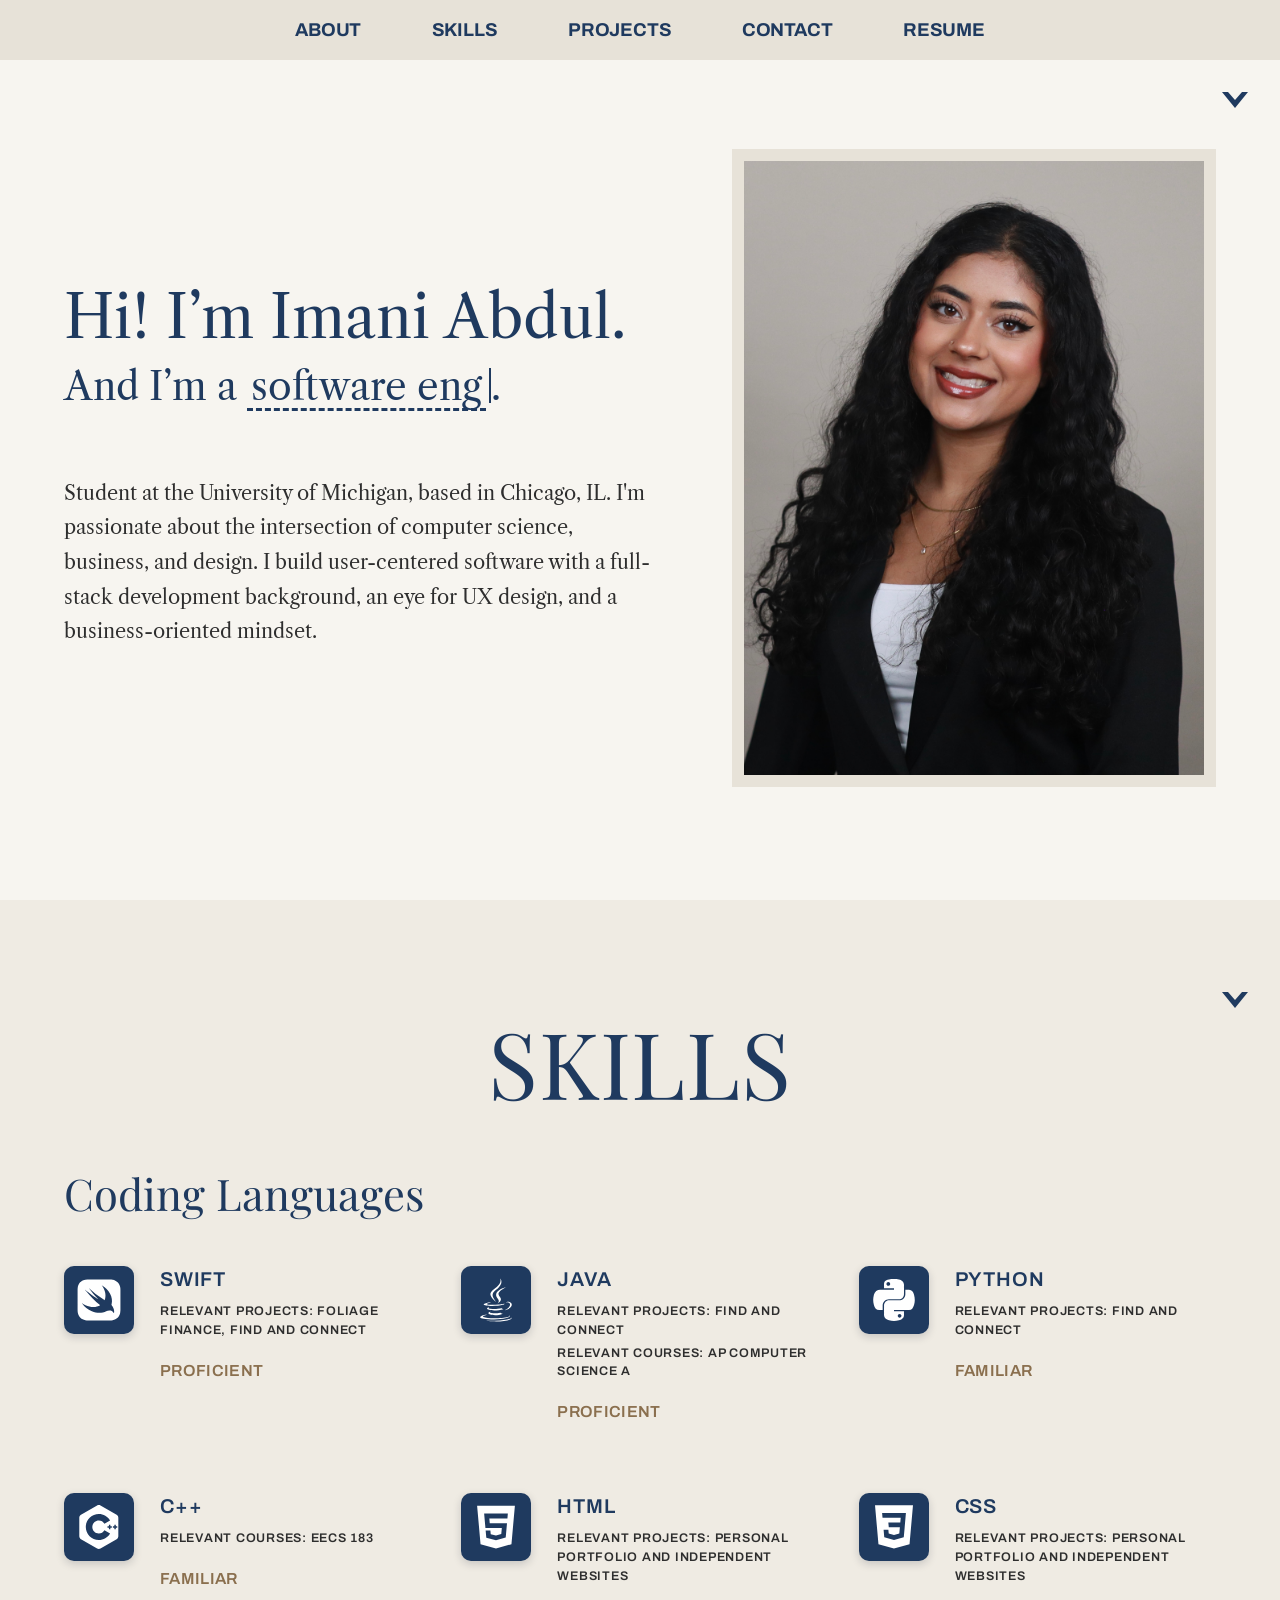
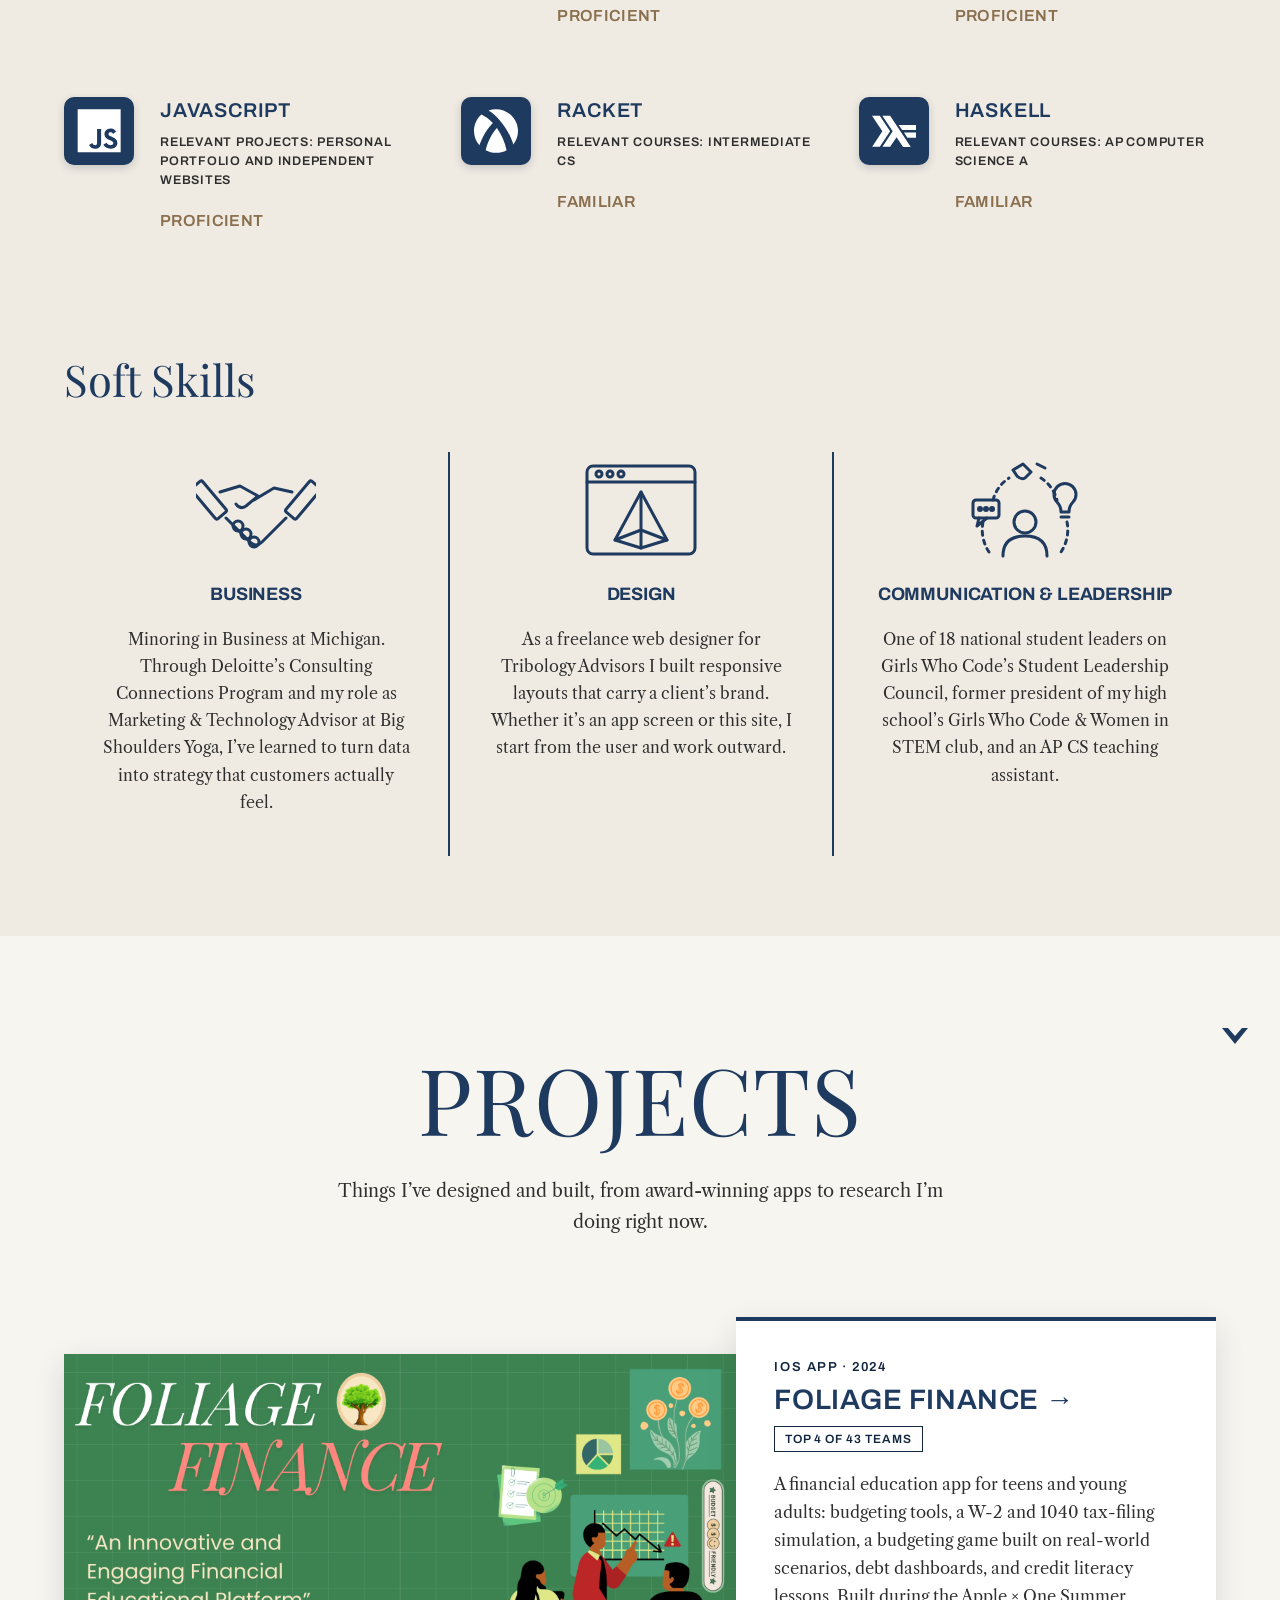
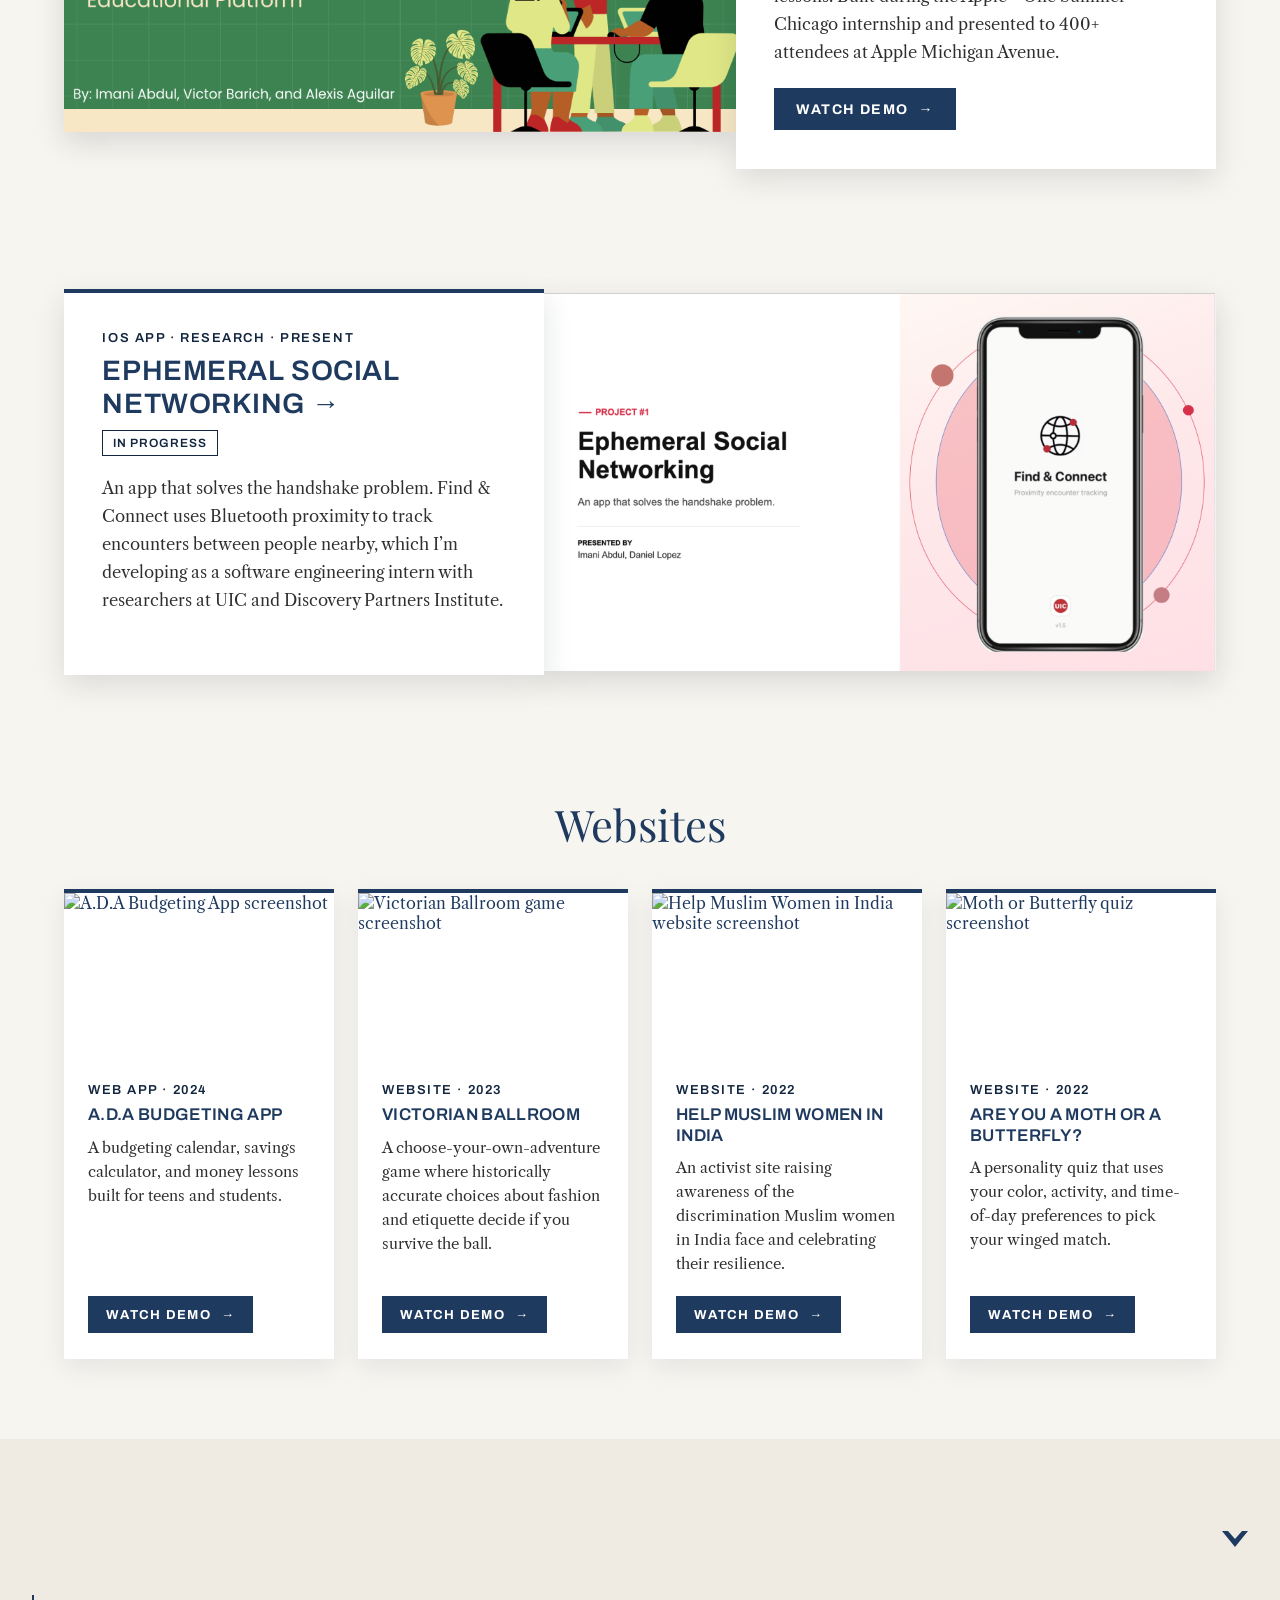
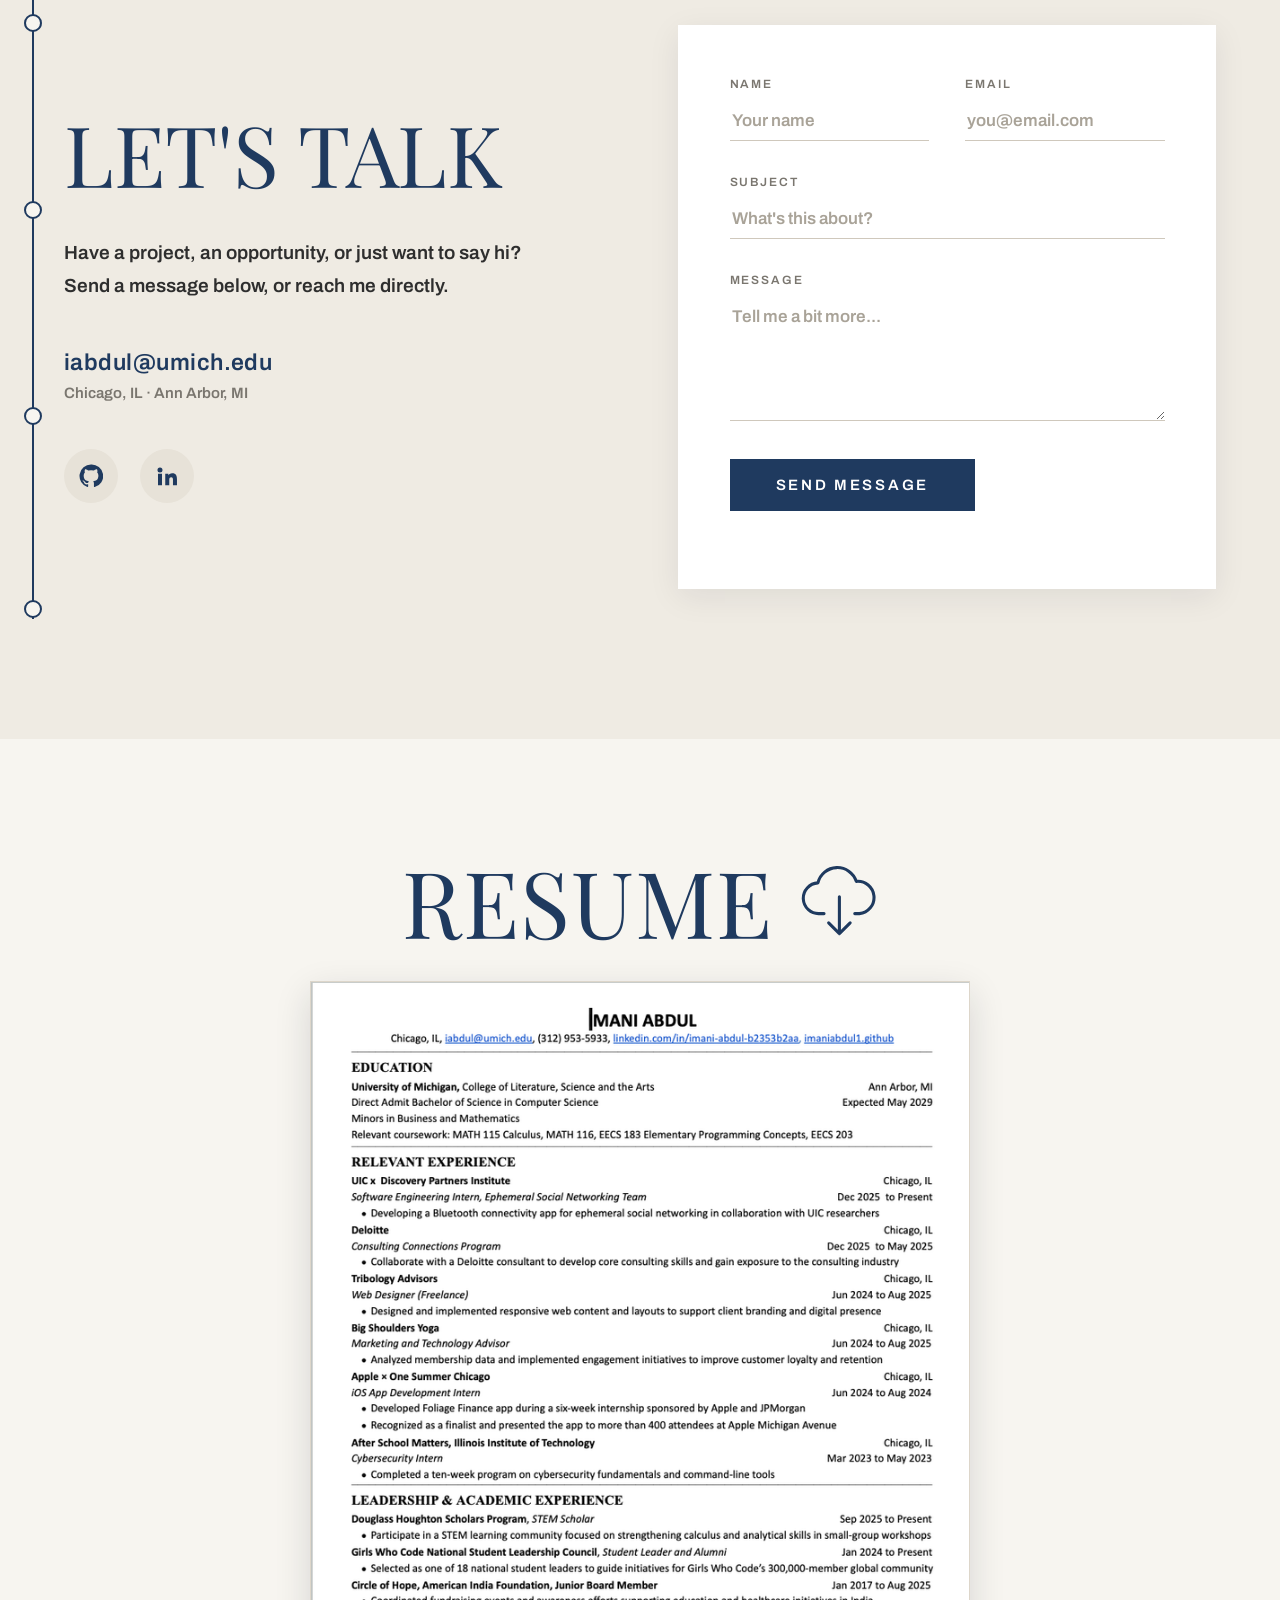
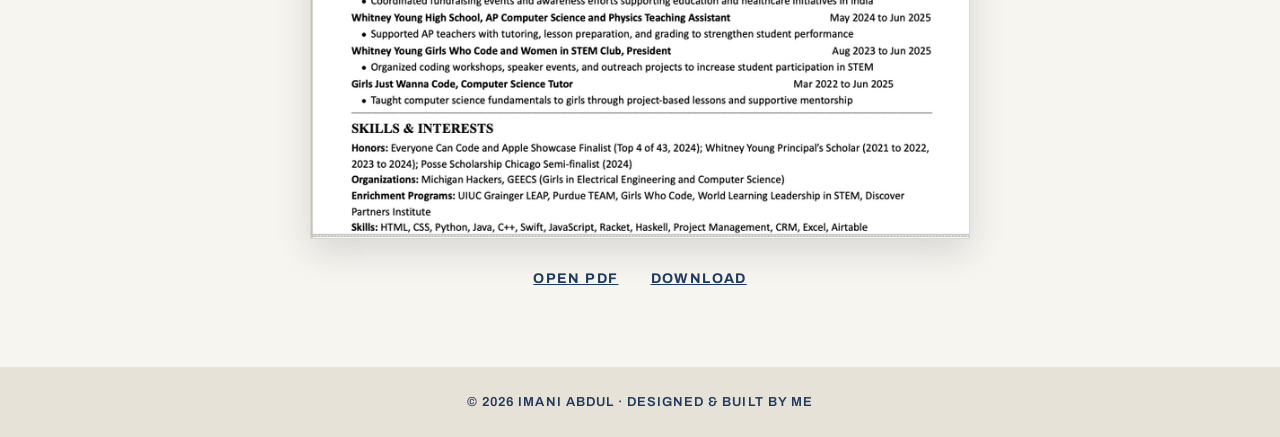
==== commit 352c6a0d: "Rename index-4.html to index.html" ====
--- a/index.html
+++ b/index.html
@@ -28,7 +28,7 @@
       <div class="hero">
         <div>
           <h1>Hi! I’m Imani Abdul.</h1>
-          <p class="tagline">And I’m a <span class="typed" id="typed">software engineer</span><span class="caret" aria-hidden="true"></span>.</p>
+          <p class="tagline">And I’m a <span class="nowrap"><span class="typed" id="typed">software engineer</span><span class="caret" aria-hidden="true"></span>.</span></p>
           <p class="intro">Student at the University of Michigan, based in Chicago, IL. I'm passionate about the intersection of computer science, business, and design. I build user-centered software with a full-stack development background, an eye for UX design, and a business-oriented mindset.</p>
         </div>
         <figure class="headshot" style="margin:0">
@@ -104,7 +104,7 @@
       <p class="projects-intro">Things I’ve designed and built, from award-winning apps to research I’m doing right now.</p>
 
       <article class="project reveal" style="--accent:#9BC6A1">
-        <div class="project-media"><img src="foliage-cover.jpg" alt="Foliage Finance cover" loading="lazy"></div>
+        <div class="project-media"><img src="foliage-cover.png" alt="Foliage Finance cover" loading="lazy"></div>
         <div class="project-panel">
           <span class="project-meta">iOS App · 2024</span>
           <h3>Foliage Finance →</h3>
@@ -115,7 +115,7 @@
       </article>
 
       <article class="project reveal" style="--accent:#BFD3DC">
-        <div class="project-media"><img src="find-connect-cover.jpg" alt="Find &amp; Connect app cover" loading="lazy"></div>
+        <div class="project-media"><img src="find-connect-cover.png" alt="Find &amp; Connect app cover" loading="lazy"></div>
         <div class="project-panel">
           <span class="project-meta">iOS App · Research · Present</span>
           <h3>Ephemeral Social Networking →</h3>
@@ -128,7 +128,7 @@
         <h3 class="sub-title">Websites</h3>
         <div class="site-grid">
           <article class="site-card">
-            <img src="adaImage.png" alt="A.D.A Budgeting App screenshot" loading="lazy">
+            <img src="ada-cover.jpg" alt="A.D.A Budgeting App screenshot" loading="lazy">
             <div class="site-body">
               <span class="project-meta">Web App · 2024</span>
               <h4>A.D.A Budgeting App</h4>
@@ -137,7 +137,7 @@
             </div>
           </article>
           <article class="site-card">
-            <img src="victorianImage.png" alt="Victorian Ballroom game screenshot" loading="lazy">
+            <img src="victorian-cover.jpg" alt="Victorian Ballroom game screenshot" loading="lazy">
             <div class="site-body">
               <span class="project-meta">Website · 2023</span>
               <h4>Victorian Ballroom</h4>
@@ -146,7 +146,7 @@
             </div>
           </article>
           <article class="site-card">
-            <img src="muslimImage.png" alt="Help Muslim Women in India website screenshot" loading="lazy">
+            <img src="muslim-cover.jpg" alt="Help Muslim Women in India website screenshot" loading="lazy">
             <div class="site-body">
               <span class="project-meta">Website · 2022</span>
               <h4>Help Muslim Women in India</h4>
@@ -155,7 +155,7 @@
             </div>
           </article>
           <article class="site-card">
-            <img src="quizImage.png" alt="Moth or Butterfly quiz screenshot" loading="lazy">
+            <img src="quiz-cover.jpg" alt="Moth or Butterfly quiz screenshot" loading="lazy">
             <div class="site-body">
               <span class="project-meta">Website · 2022</span>
               <h4>Are You a Moth or a Butterfly?</h4>
--- a/style.css
+++ b/style.css
@@ -460,3 +460,11 @@
   font-family: var(--sans); font-weight: 600; font-size: 13px;
   letter-spacing: .06em; text-transform: uppercase; color: var(--rose);
 }
+
+/* ===== Bigger headshot ===== */
+@media (min-width: 801px) { .hero { grid-template-columns: 1.1fr 0.9fr; } }
+.headshot { width: min(100%, 500px); border-width: 12px; }
+@media (max-width: 800px) { .headshot { width: min(85%, 380px); } }
+.nowrap { white-space: nowrap; }
+.hero h1 { font-size: clamp(42px, 4.6vw, 72px); }
+.hero .tagline { font-size: clamp(28px, 3vw, 46px); }
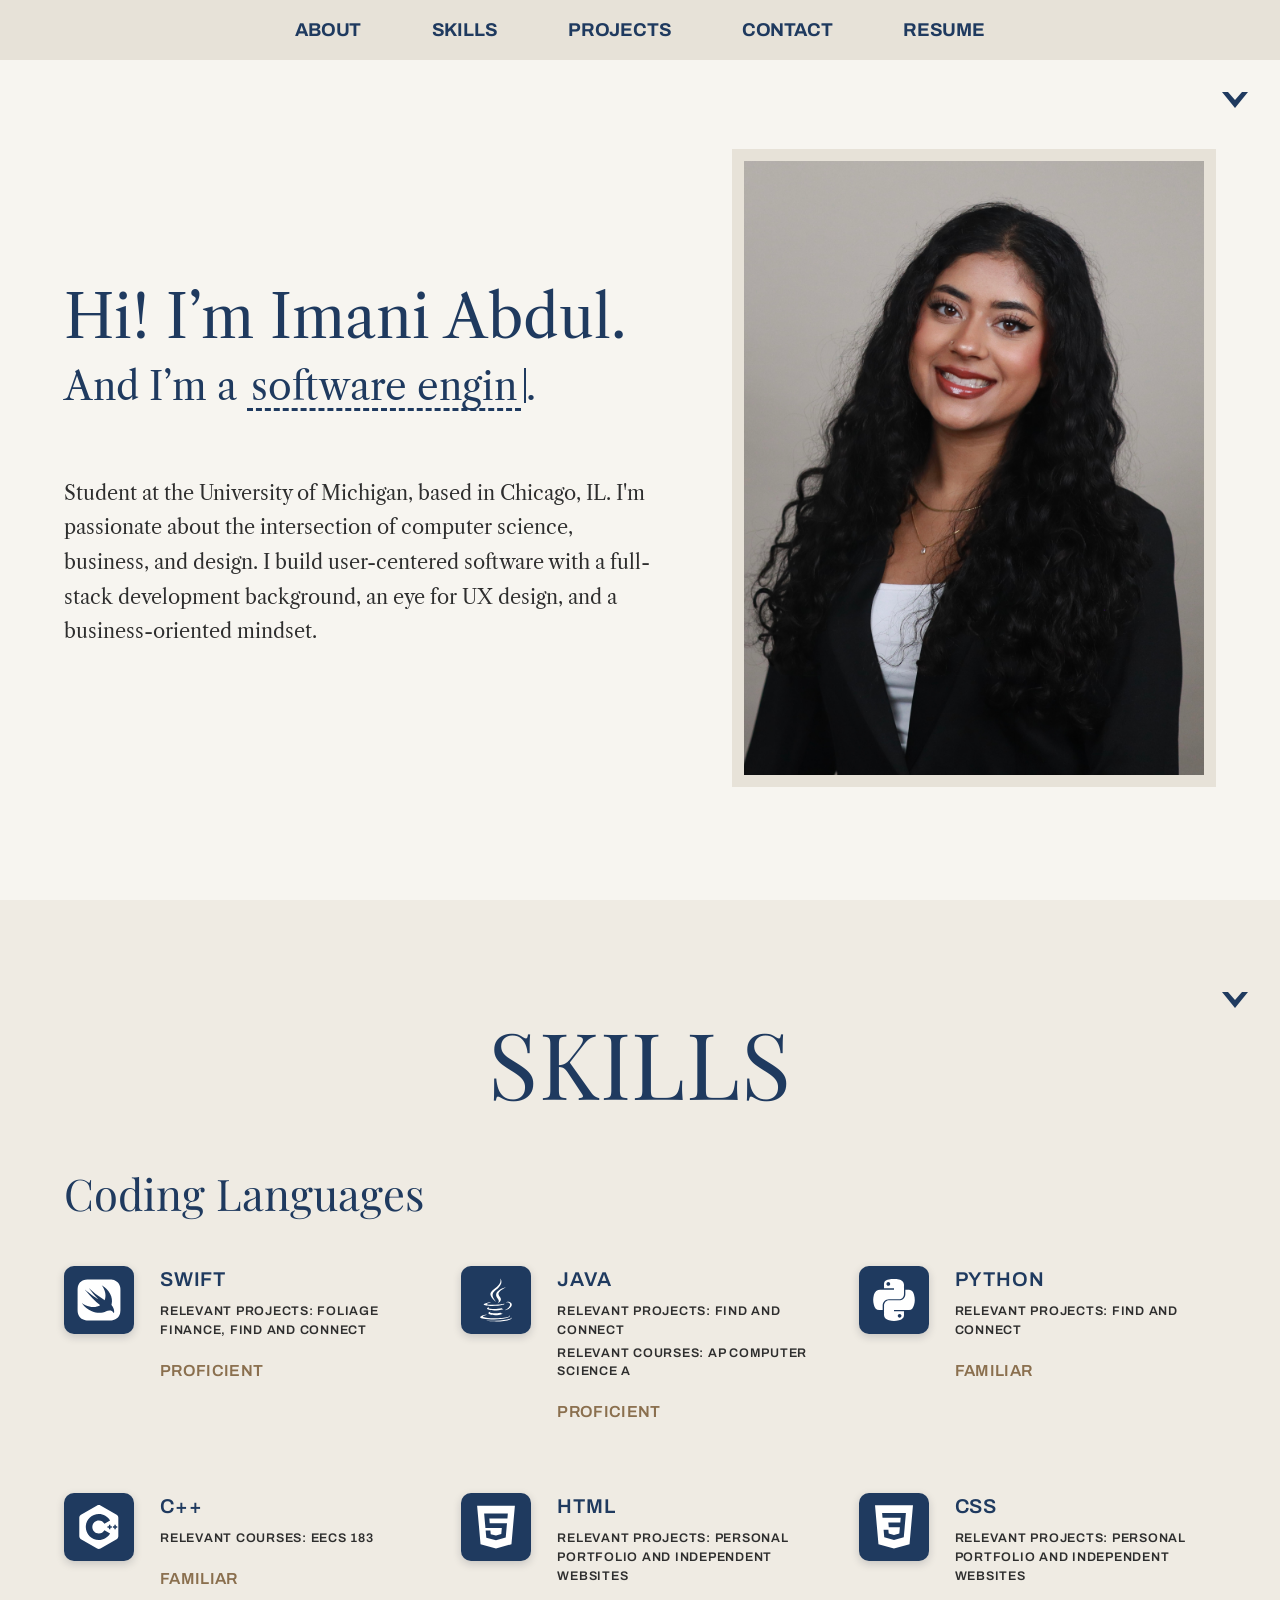
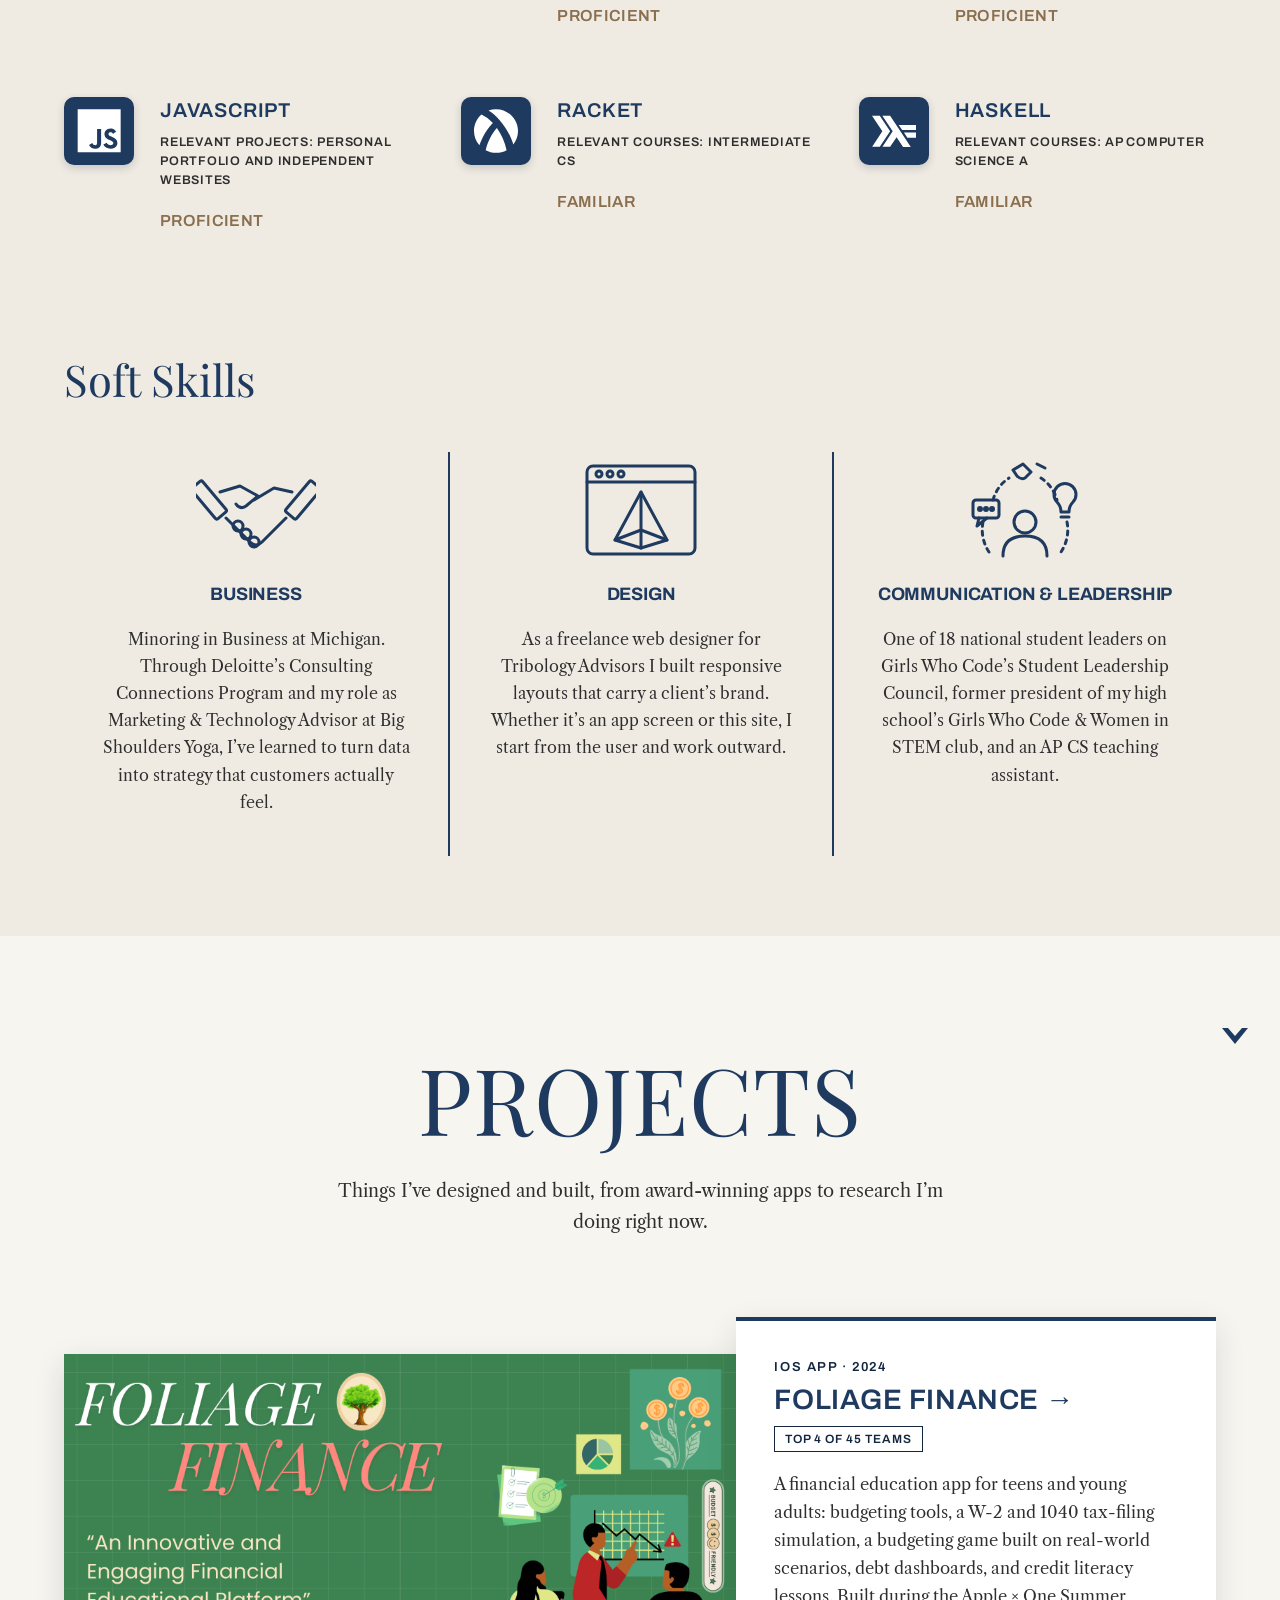
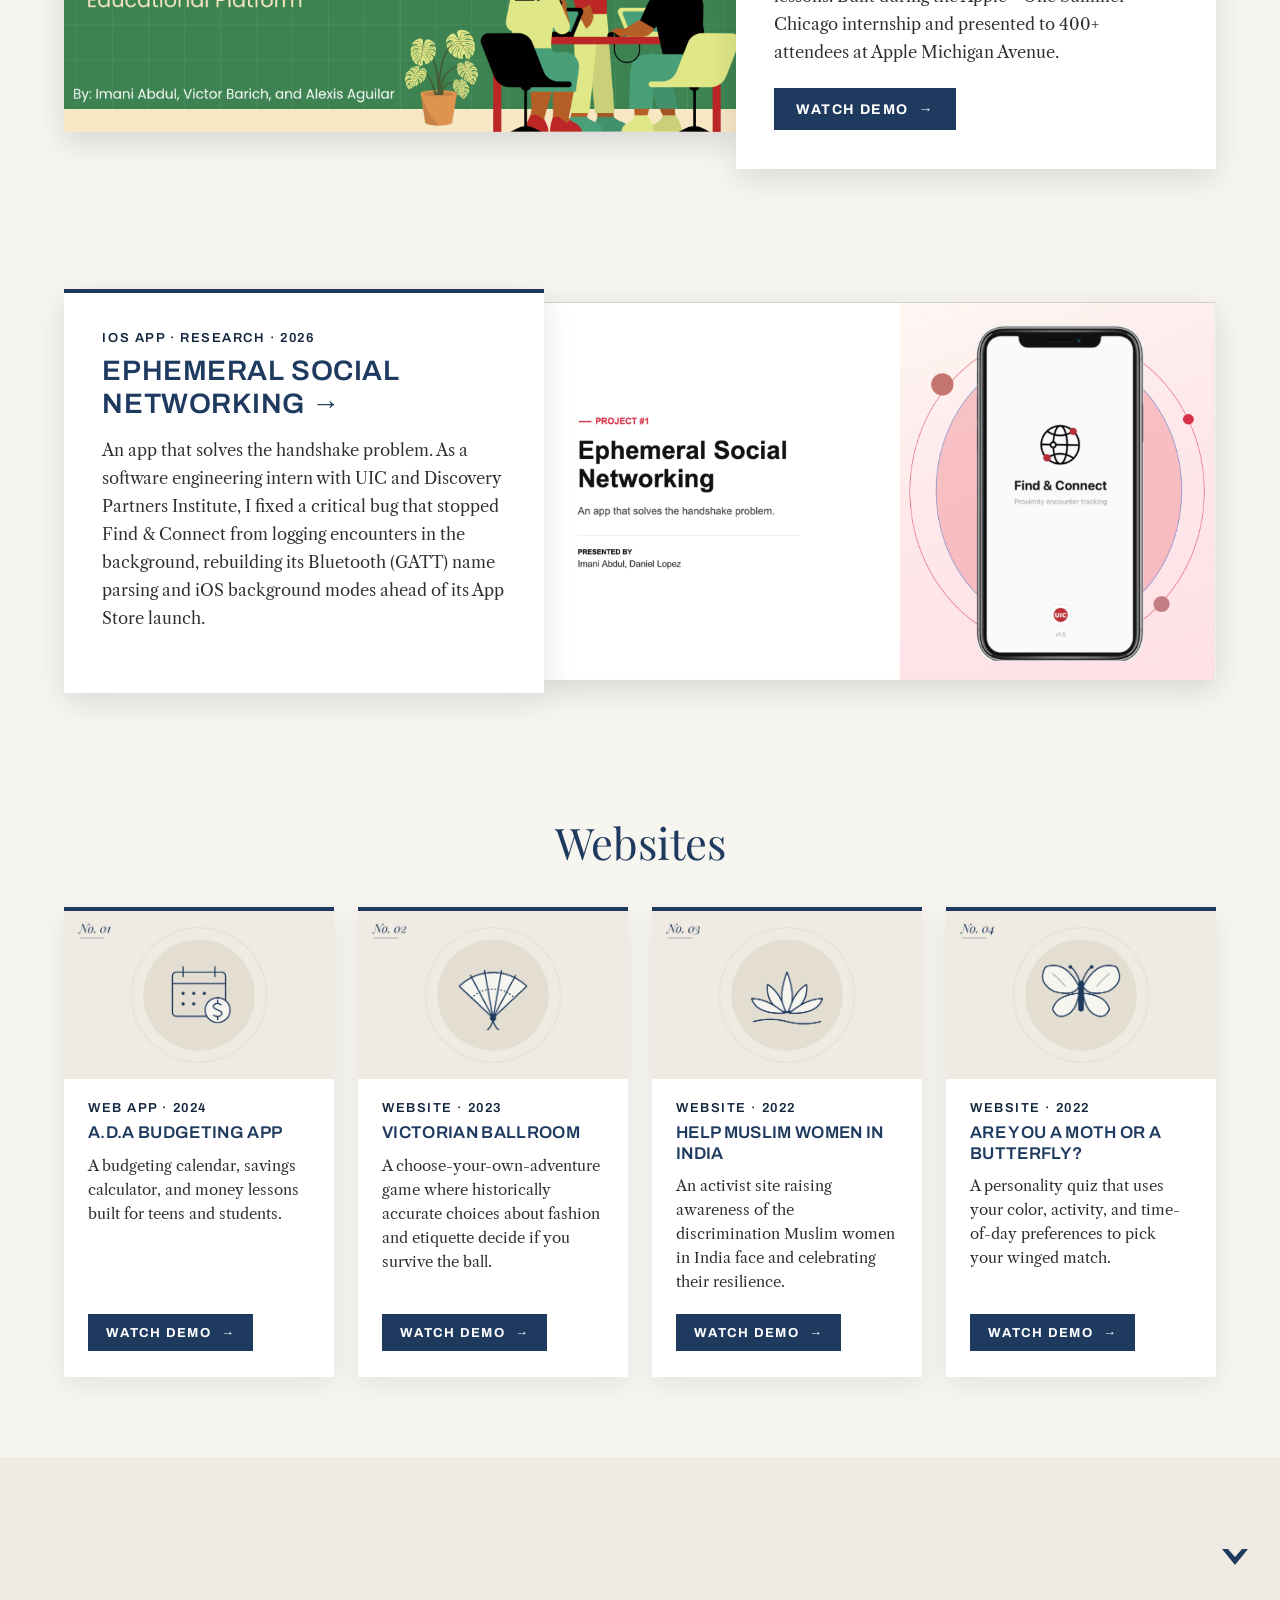
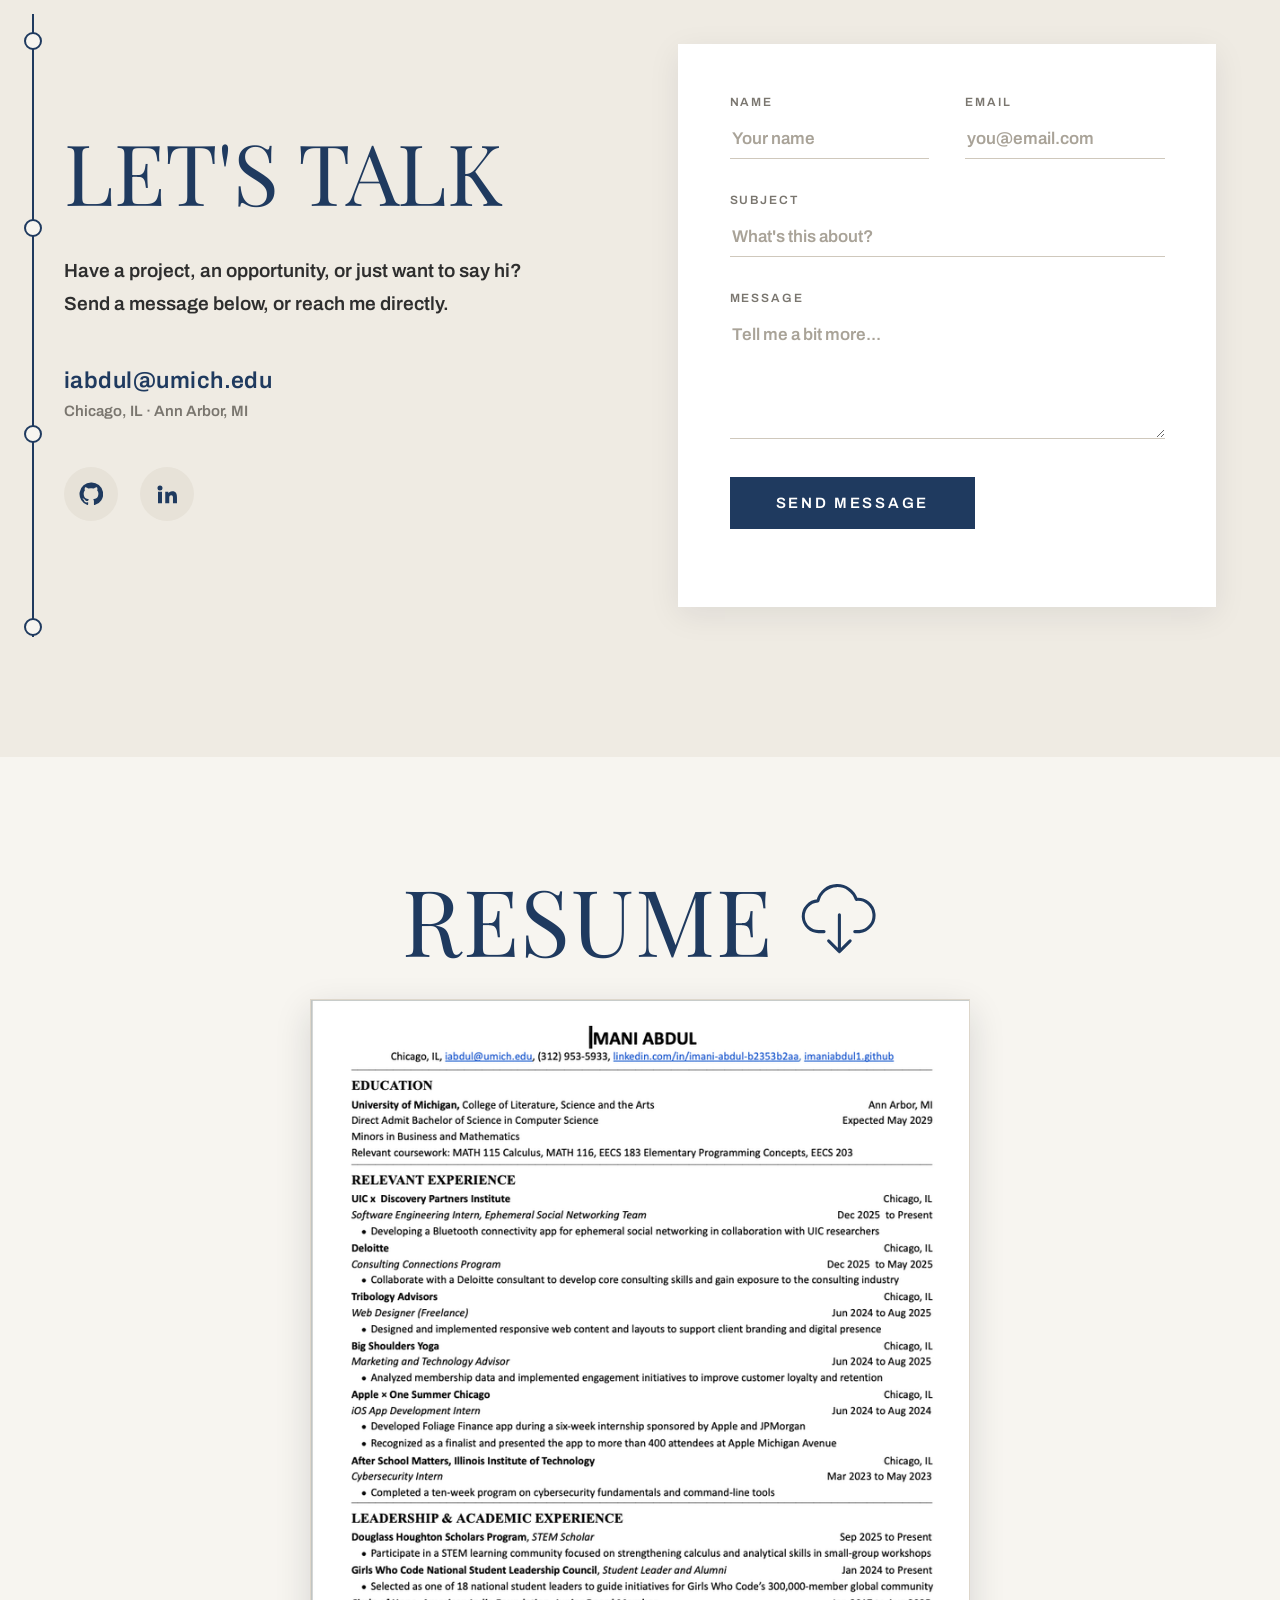
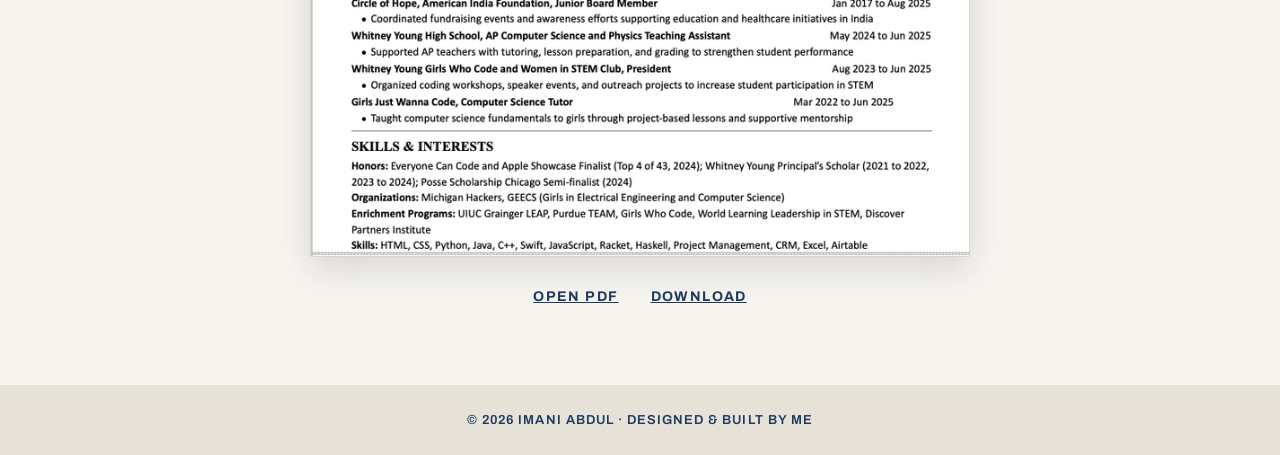
==== commit 769dc09c: "Rename index-5.html to index.html" ====
--- a/index.html
+++ b/index.html
@@ -108,7 +108,7 @@
         <div class="project-panel">
           <span class="project-meta">iOS App · 2024</span>
           <h3>Foliage Finance →</h3>
-          <span class="badge">Top 4 of 43 teams</span>
+          <span class="badge">Top 4 of 45 teams</span>
           <p>A financial education app for teens and young adults: budgeting tools, a W-2 and 1040 tax-filing simulation, a budgeting game built on real-world scenarios, debt dashboards, and credit literacy lessons. Built during the Apple × One Summer Chicago internship and presented to 400+ attendees at Apple Michigan Avenue.</p>
           <button class="demo-btn" data-youtube="aP215I-h6NY?start=261" data-title="Foliage Finance">Watch demo <span aria-hidden="true">→</span></button>
         </div>
@@ -117,10 +117,9 @@
       <article class="project reveal" style="--accent:#BFD3DC">
         <div class="project-media"><img src="find-connect-cover.png" alt="Find &amp; Connect app cover" loading="lazy"></div>
         <div class="project-panel">
-          <span class="project-meta">iOS App · Research · Present</span>
+          <span class="project-meta">iOS App · Research · 2026</span>
           <h3>Ephemeral Social Networking →</h3>
-          <span class="badge">In progress</span>
-          <p>An app that solves the handshake problem. Find &amp; Connect uses Bluetooth proximity to track encounters between people nearby, which I’m developing as a software engineering intern with researchers at UIC and Discovery Partners Institute.</p>
+          <p>An app that solves the handshake problem. As a software engineering intern with UIC and Discovery Partners Institute, I fixed a critical bug that stopped Find &amp; Connect from logging encounters in the background, rebuilding its Bluetooth (GATT) name parsing and iOS background modes ahead of its App Store launch.</p>
         </div>
       </article>
 
@@ -182,7 +181,7 @@
             <a href="https://github.com/imaniabdul1" target="_blank" rel="noopener" aria-label="GitHub">
               <svg viewBox="0 0 24 24" fill="currentColor" aria-hidden="true"><path d="M12 .5a11.5 11.5 0 0 0-3.64 22.41c.58.1.79-.25.79-.56v-2c-3.2.7-3.88-1.37-3.88-1.37-.52-1.33-1.28-1.68-1.28-1.68-1.04-.71.08-.7.08-.7 1.16.08 1.77 1.19 1.77 1.19 1.03 1.76 2.7 1.25 3.36.96.1-.75.4-1.25.73-1.54-2.56-.29-5.24-1.28-5.24-5.69 0-1.26.45-2.29 1.19-3.09-.12-.29-.52-1.46.11-3.05 0 0 .97-.31 3.17 1.18a11 11 0 0 1 5.77 0c2.2-1.49 3.17-1.18 3.17-1.18.63 1.59.23 2.76.11 3.05.74.8 1.19 1.83 1.19 3.09 0 4.42-2.69 5.39-5.25 5.68.41.36.78 1.06.78 2.14v3.17c0 .31.21.67.8.56A11.5 11.5 0 0 0 12 .5Z"/></svg>
             </a>
-            <a href="https://www.linkedin.com/in/imani-abdul-b2353b2aa" target="_blank" rel="noopener" aria-label="LinkedIn">
+            <a href="https://www.linkedin.com/in/imani-abdul/" target="_blank" rel="noopener" aria-label="LinkedIn">
               <svg viewBox="0 0 24 24" fill="currentColor" aria-hidden="true"><path d="M4.98 3.5a2.5 2.5 0 1 1 0 5 2.5 2.5 0 0 1 0-5ZM3 9.75h4v11.5H3V9.75Zm6.5 0h3.83v1.57h.06c.53-1 1.84-2.06 3.79-2.06 4.05 0 4.8 2.67 4.8 6.13v5.86h-4v-5.2c0-1.24-.02-2.84-1.73-2.84-1.73 0-2 1.35-2 2.75v5.29h-4V9.75Z"/></svg>
             </a>
           </div>
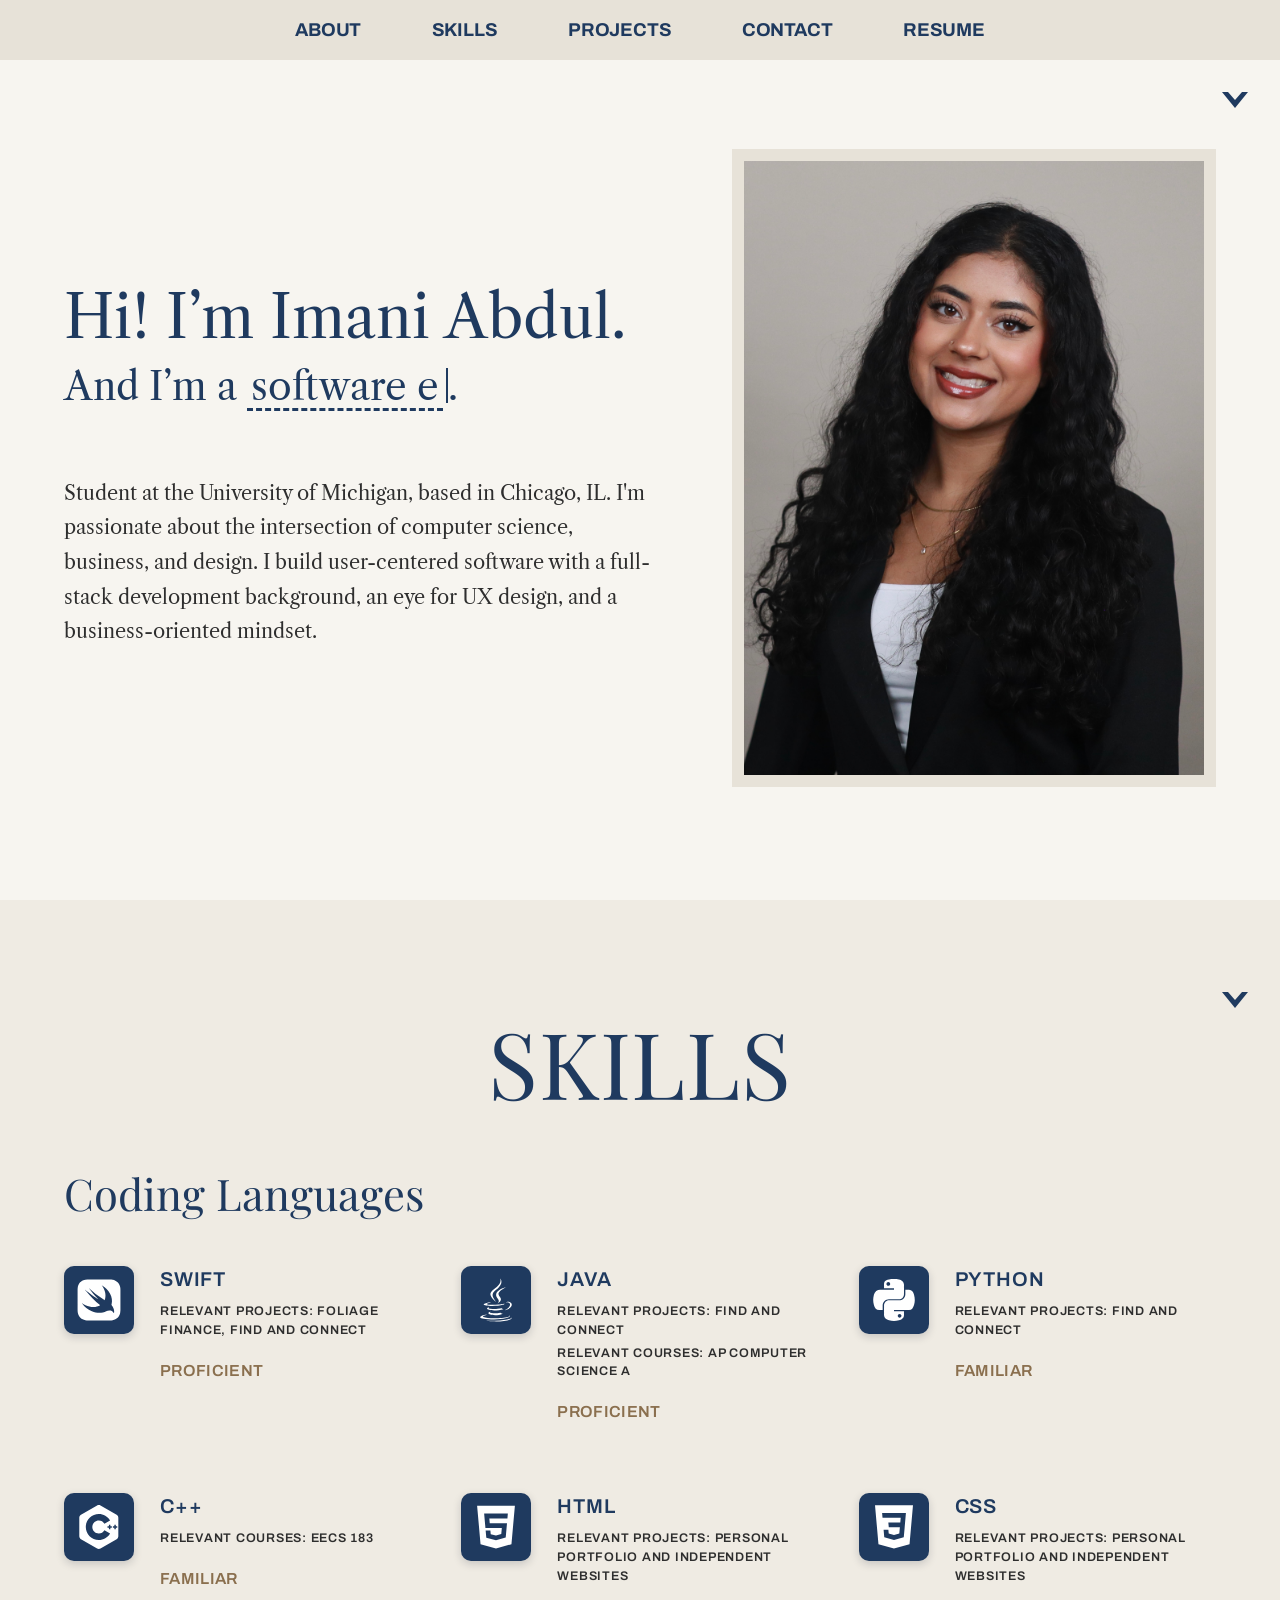
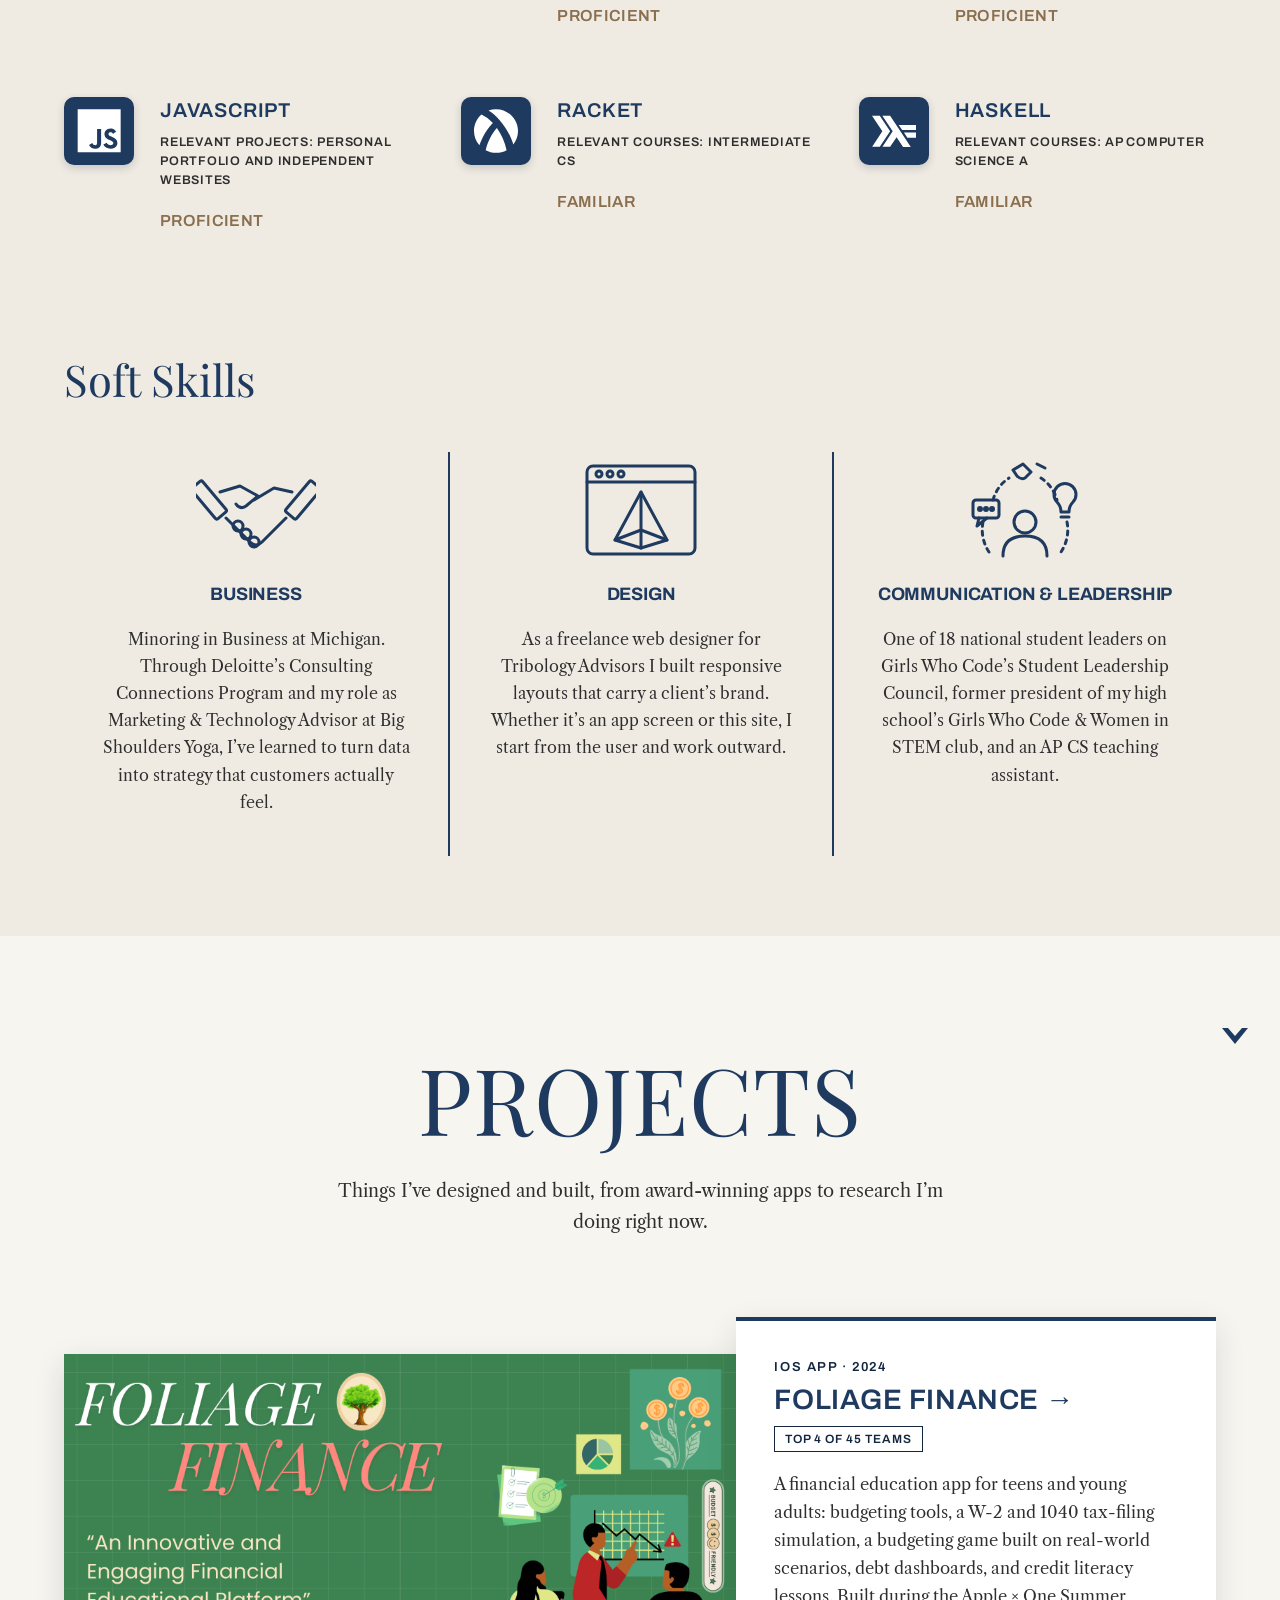
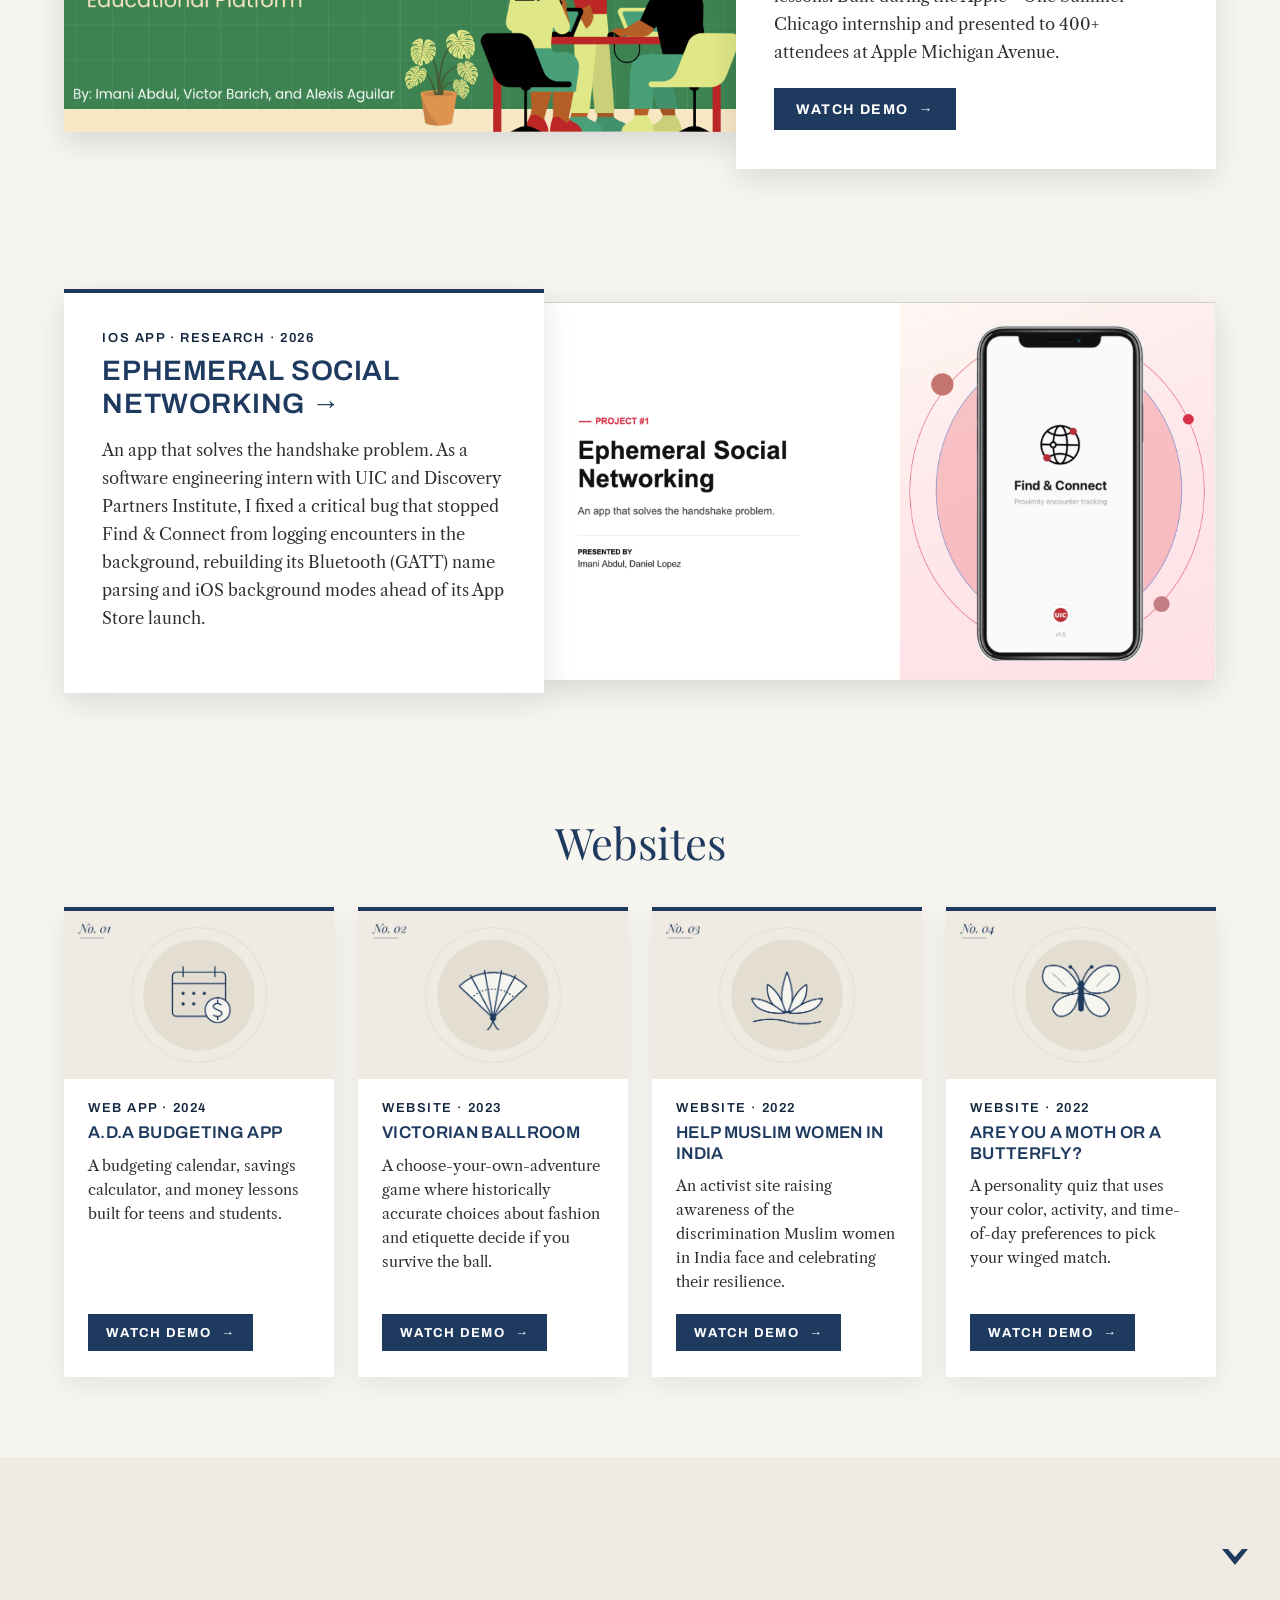
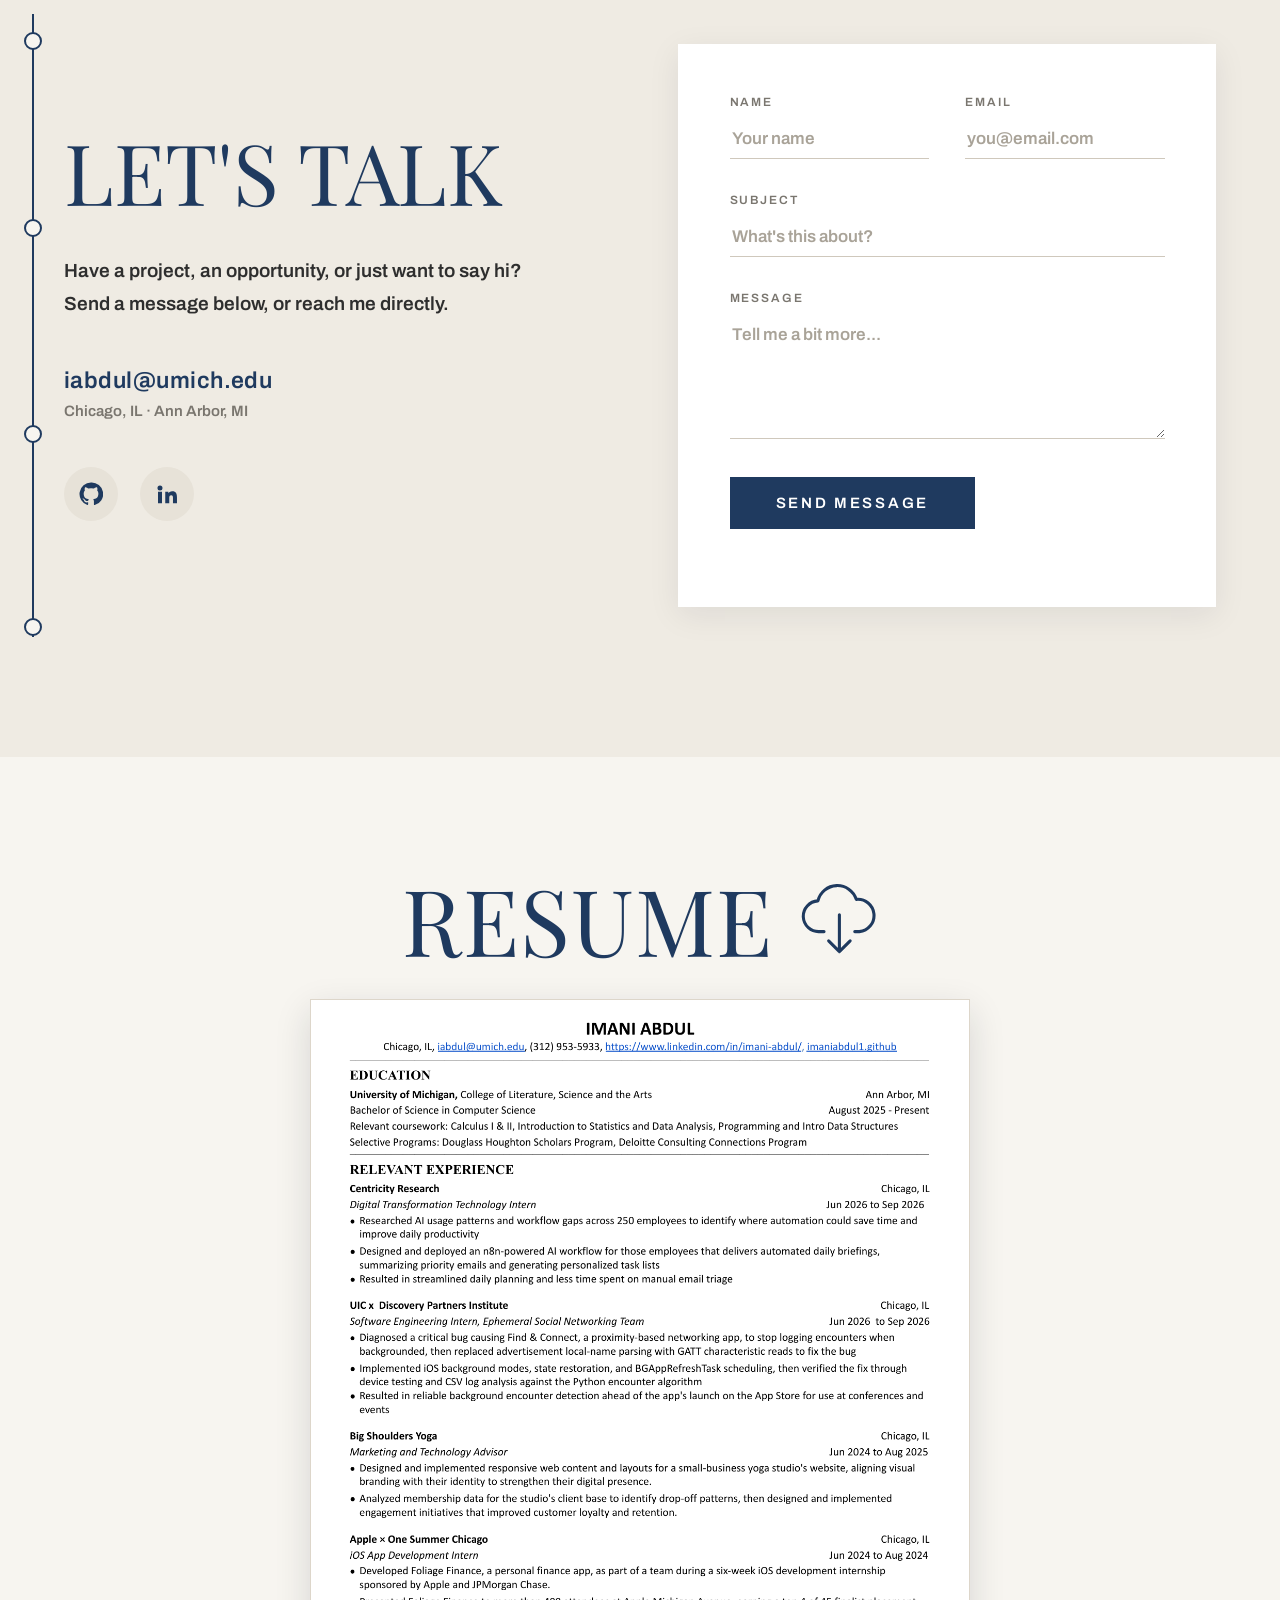
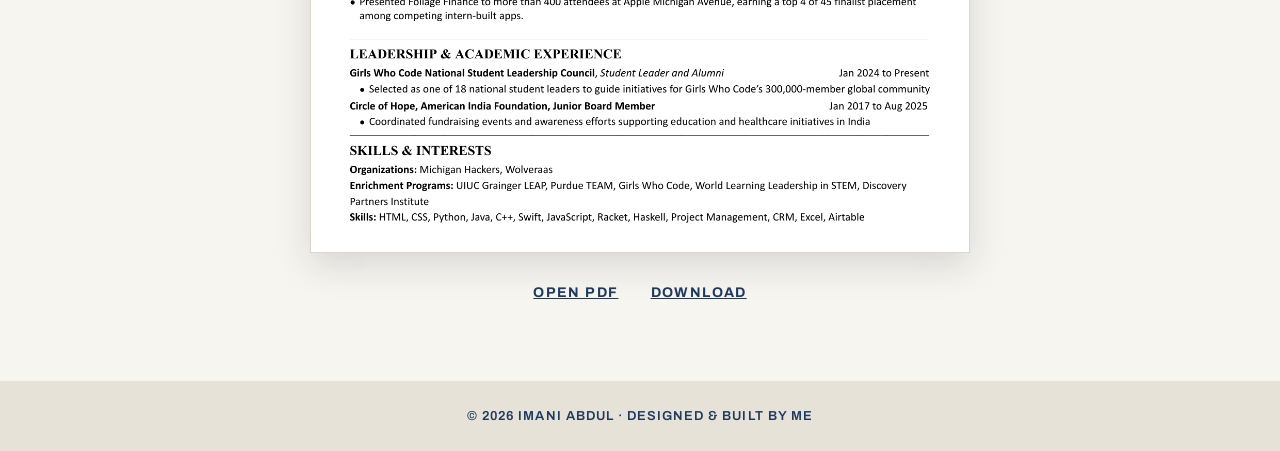
==== commit 7a978337: "Update index.html" ====
--- a/index.html
+++ b/index.html
@@ -211,7 +211,7 @@
         </a>
       </div>
       <a href="resume.pdf" target="_blank" rel="noopener" class="resume-doc reveal">
-        <img src="resume-preview.png" alt="Imani Abdul's resume" loading="lazy">
+        <img src="resume-preview1.png" alt="Imani Abdul's resume" loading="lazy">
       </a>
       <div class="resume-actions">
         <a href="resume.pdf" target="_blank" rel="noopener">Open PDF</a>
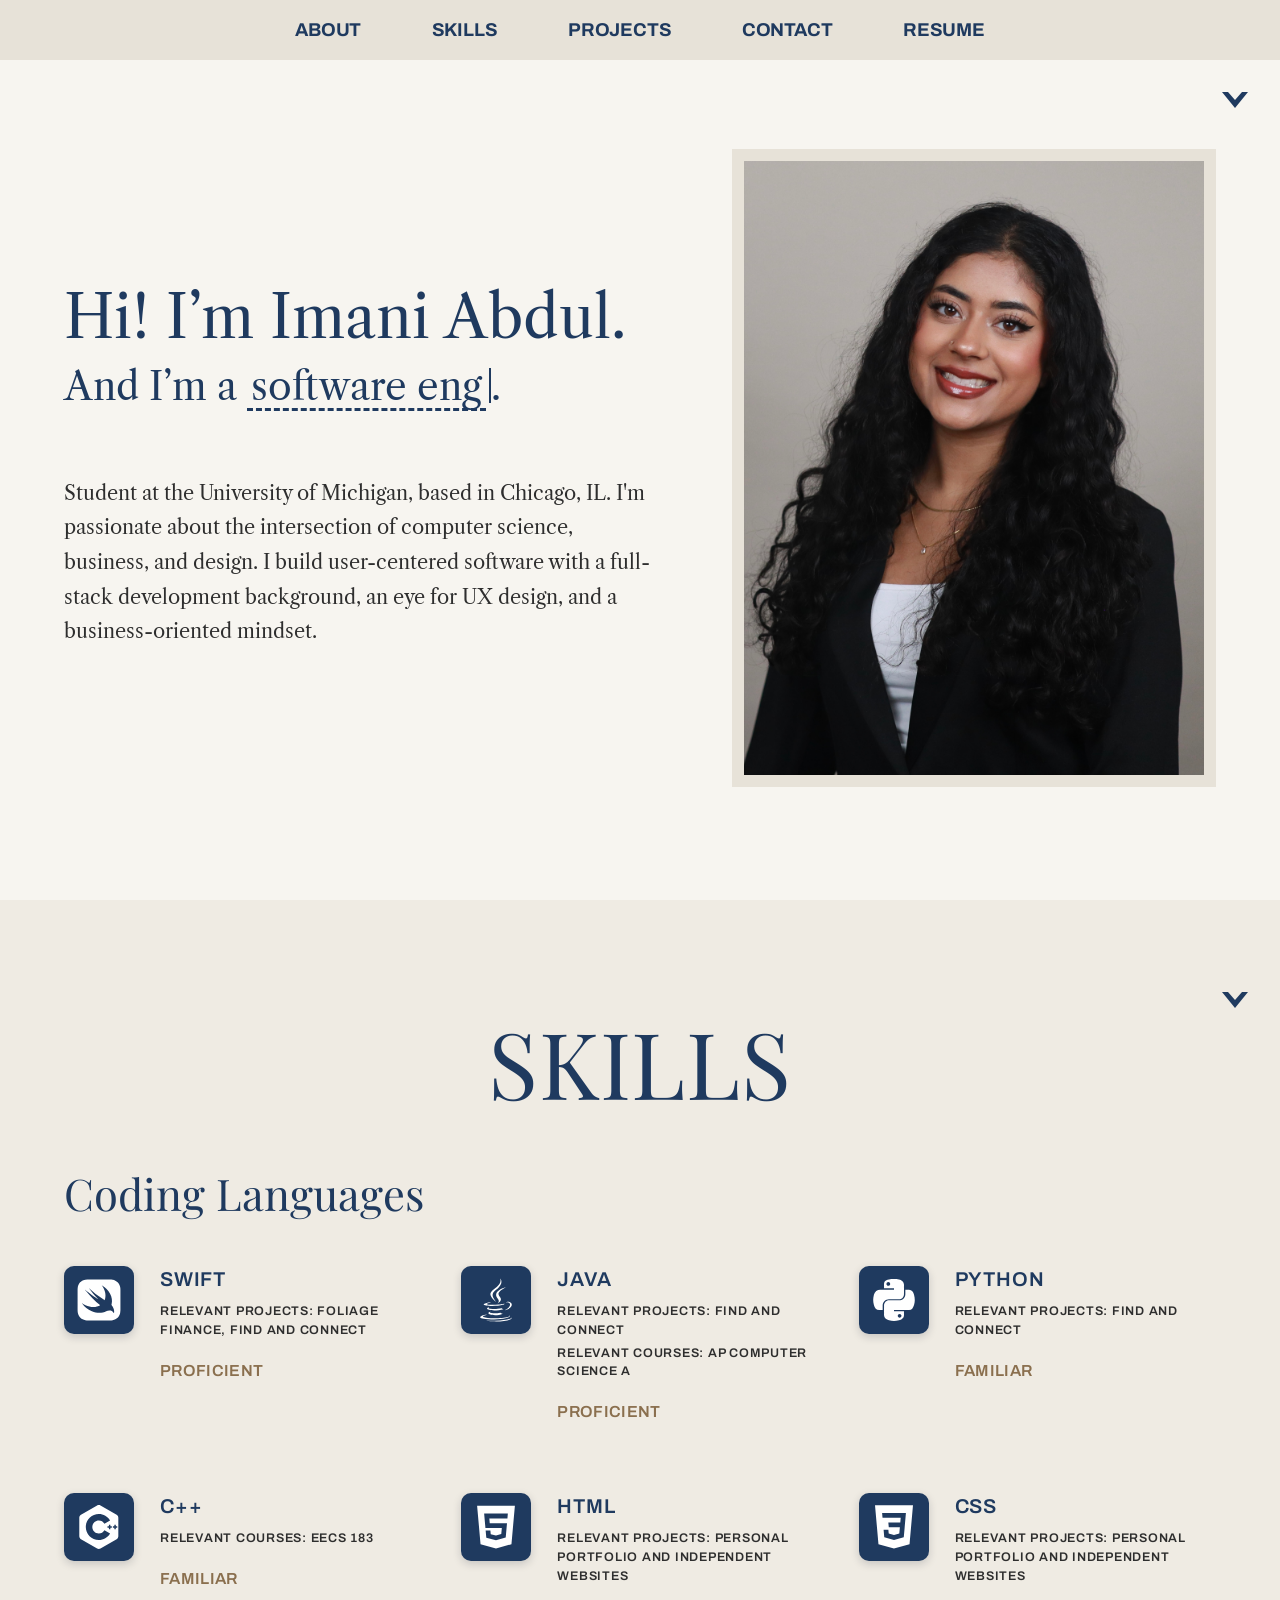
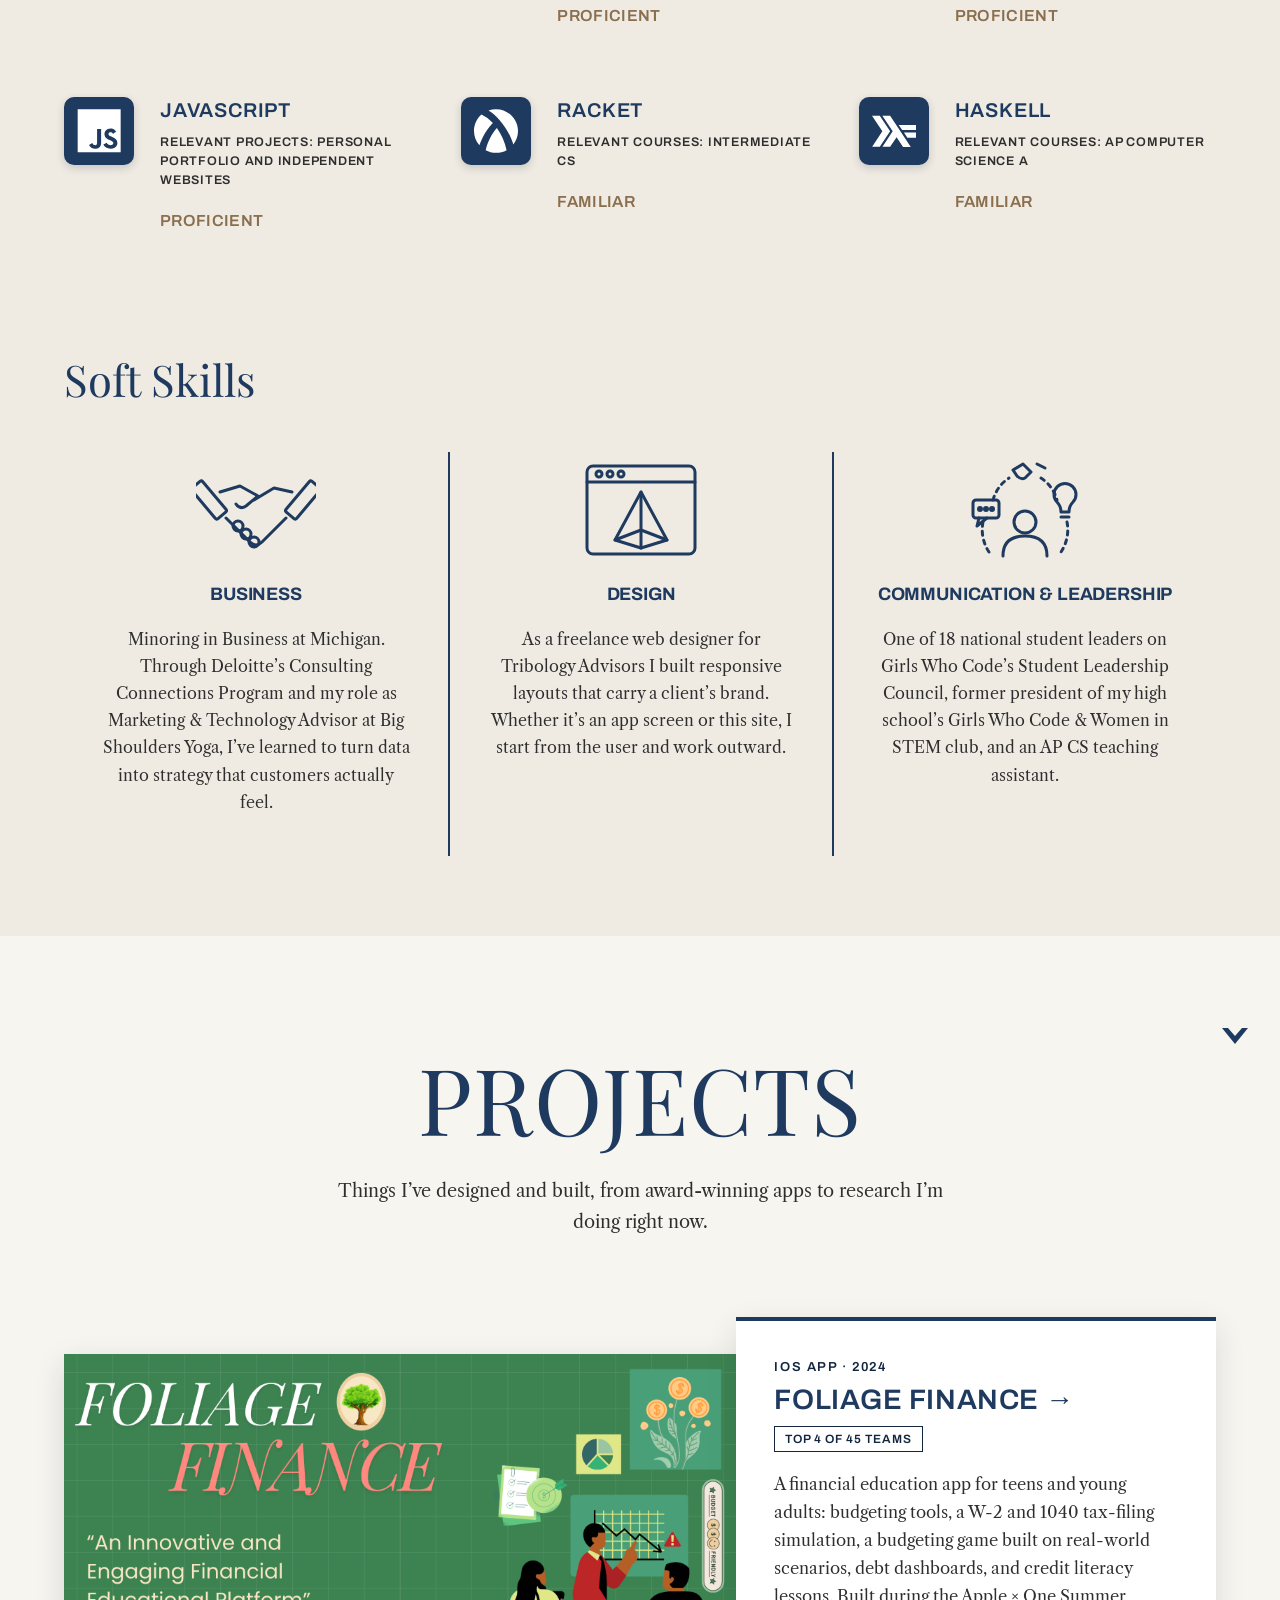
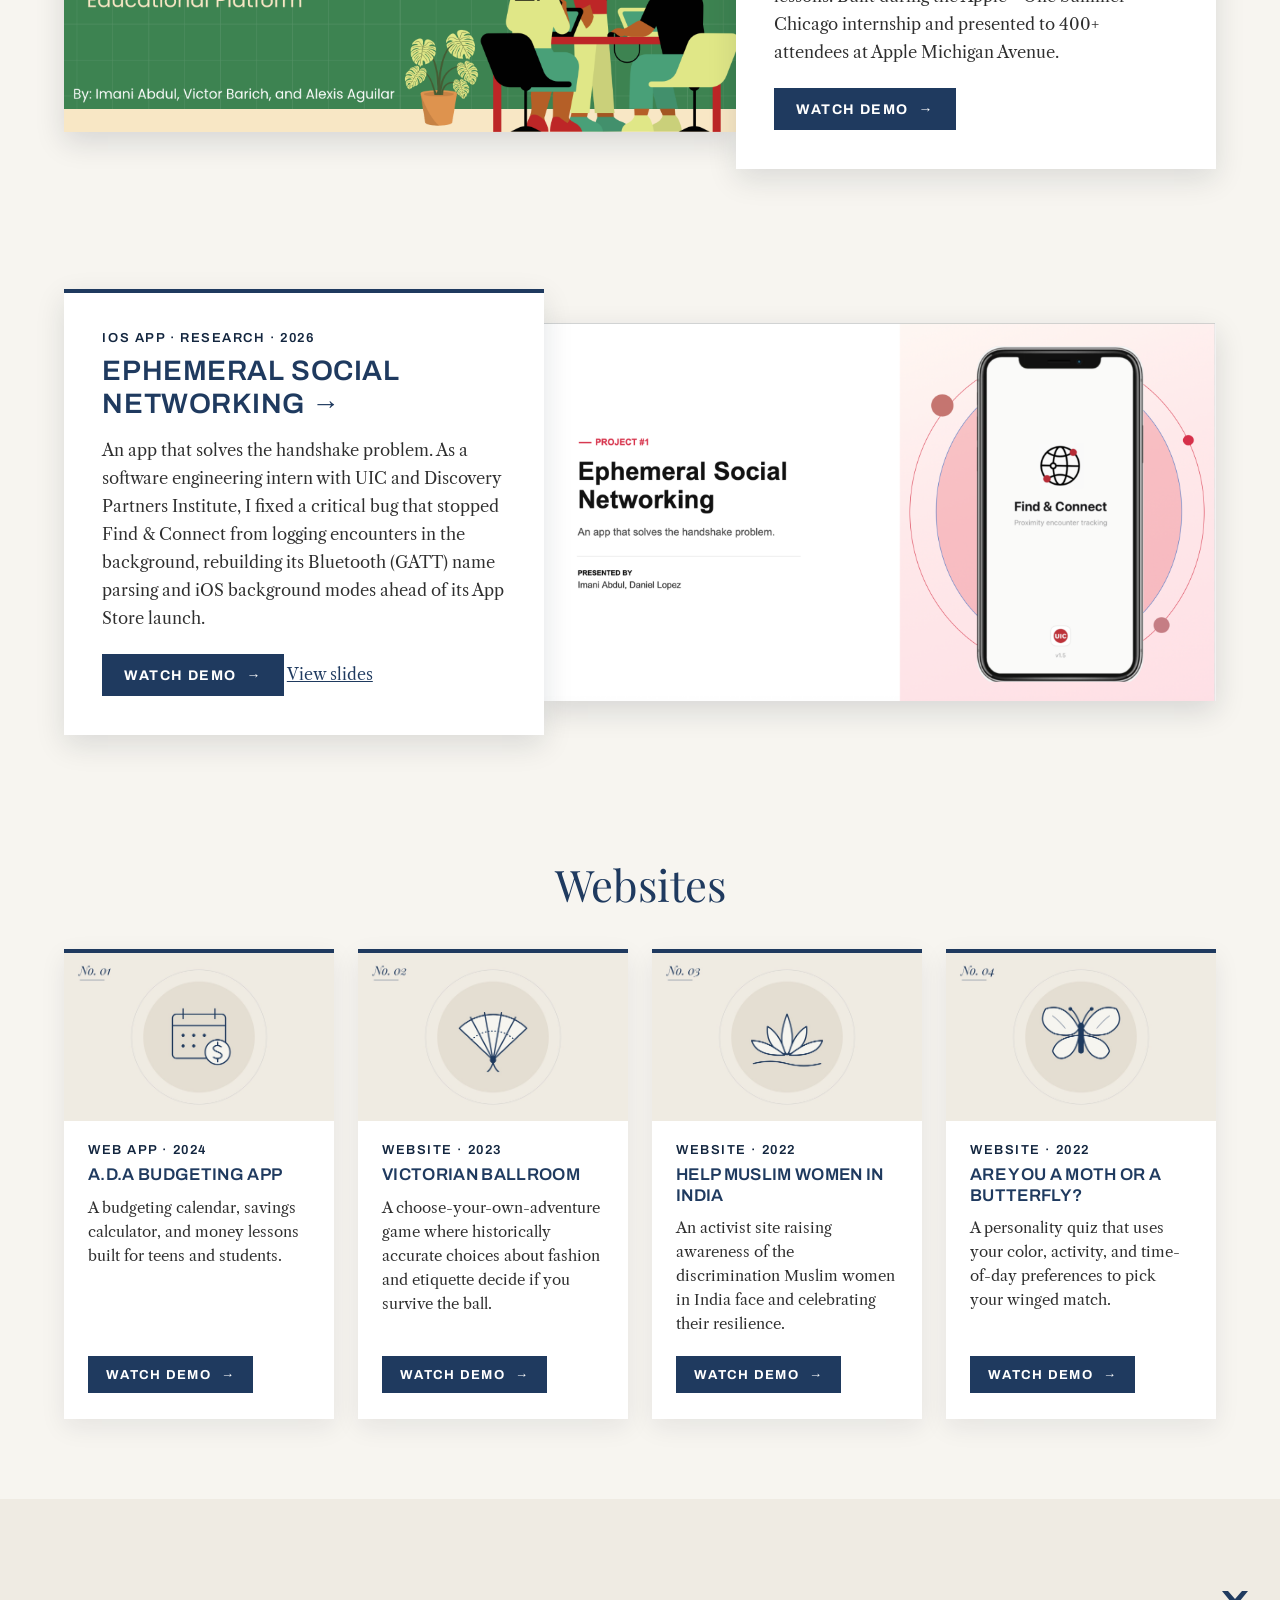
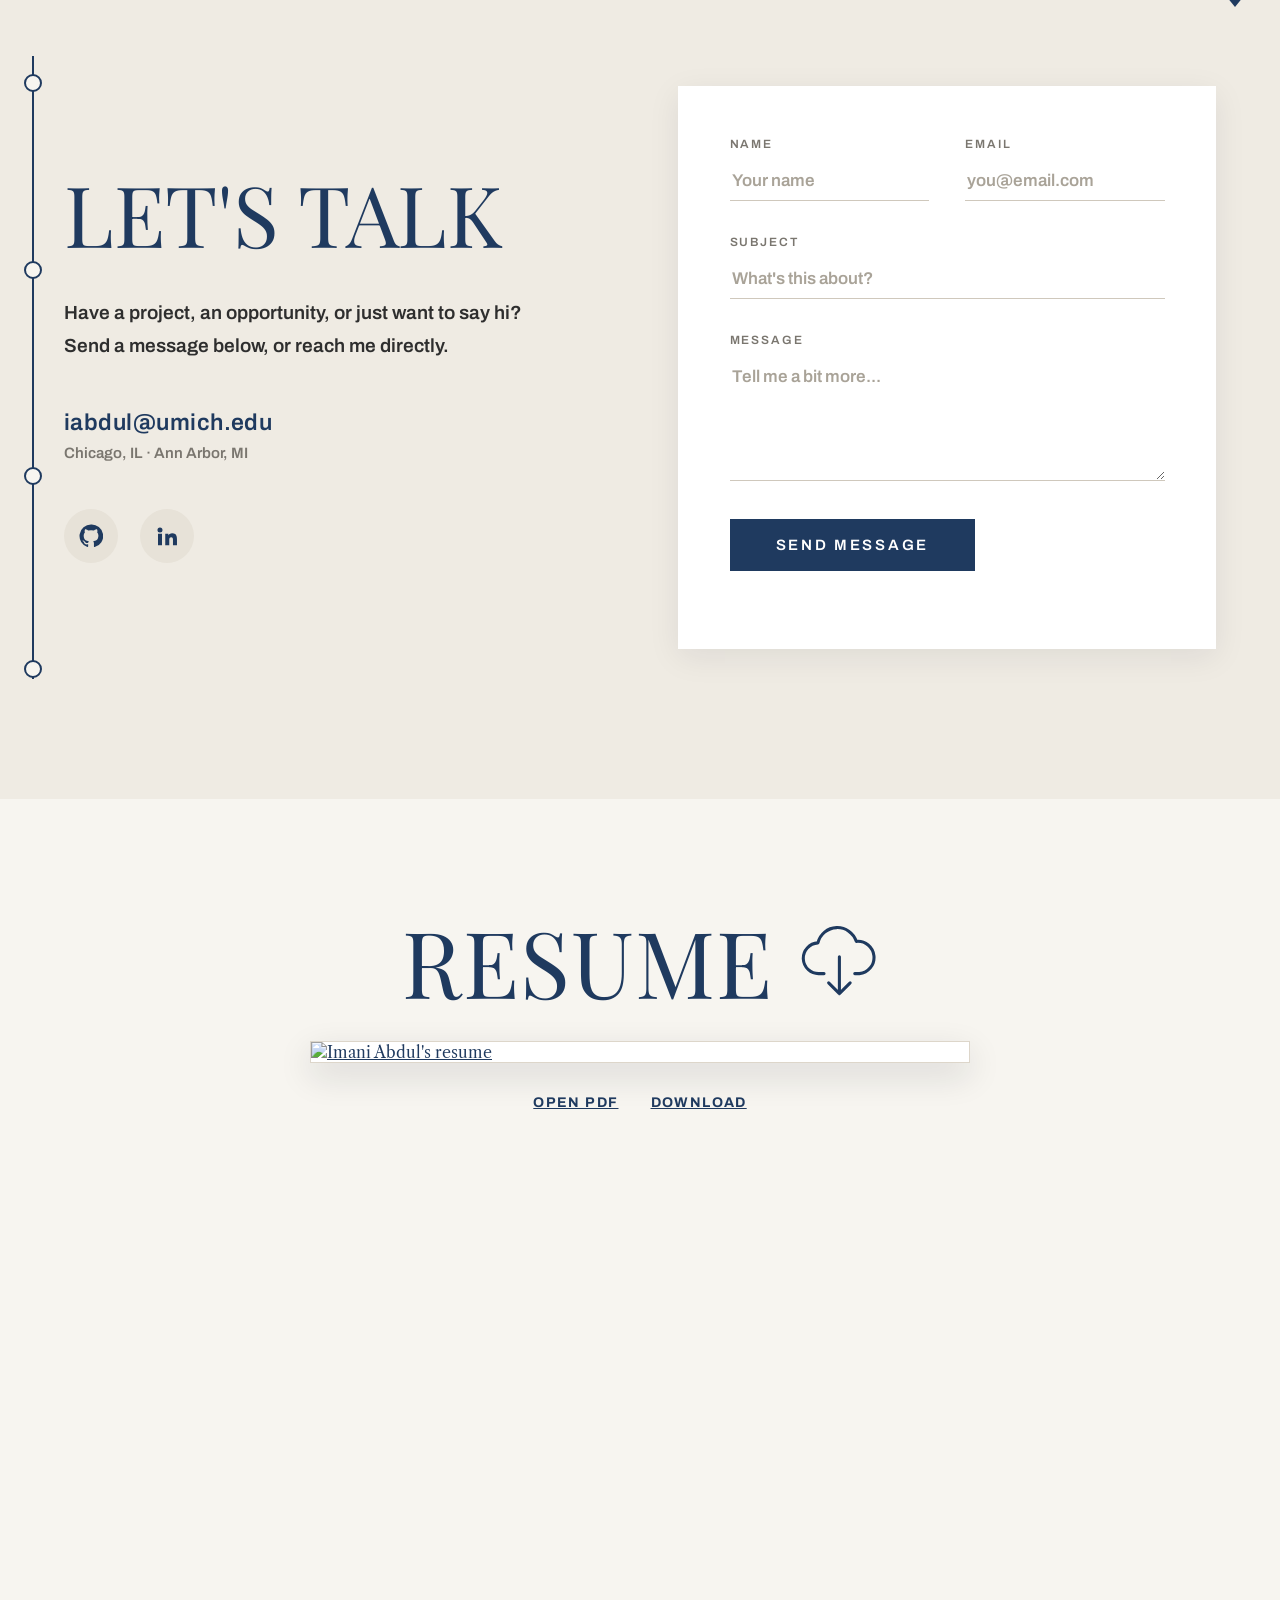
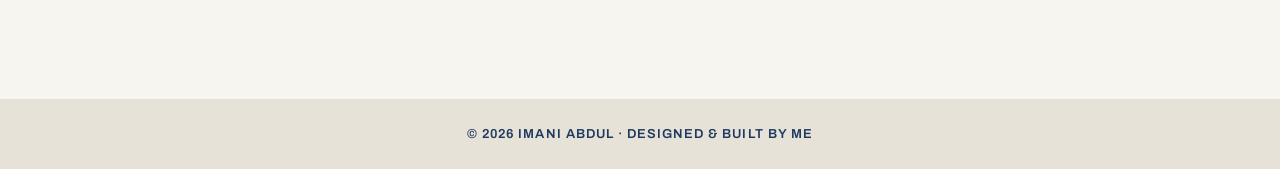
==== commit 506229ed: "Rename index-6.html to index.html" ====
--- a/index.html
+++ b/index.html
@@ -120,6 +120,10 @@
           <span class="project-meta">iOS App · Research · 2026</span>
           <h3>Ephemeral Social Networking →</h3>
           <p>An app that solves the handshake problem. As a software engineering intern with UIC and Discovery Partners Institute, I fixed a critical bug that stopped Find &amp; Connect from logging encounters in the background, rebuilding its Bluetooth (GATT) name parsing and iOS background modes ahead of its App Store launch.</p>
+          <div class="project-actions">
+            <button class="demo-btn" data-video="ephemeral-demo.mp4" data-title="Ephemeral Social Networking">Watch demo <span aria-hidden="true">→</span></button>
+            <a class="slides-btn" href="ephemeral-presentation.pdf" target="_blank" rel="noopener">View slides</a>
+          </div>
         </div>
       </article>
 
@@ -211,7 +215,7 @@
         </a>
       </div>
       <a href="resume.pdf" target="_blank" rel="noopener" class="resume-doc reveal">
-        <img src="resume-preview1.png" alt="Imani Abdul's resume" loading="lazy">
+        <img src="resume-preview.png" alt="Imani Abdul's resume" loading="lazy">
       </a>
       <div class="resume-actions">
         <a href="resume.pdf" target="_blank" rel="noopener">Open PDF</a>
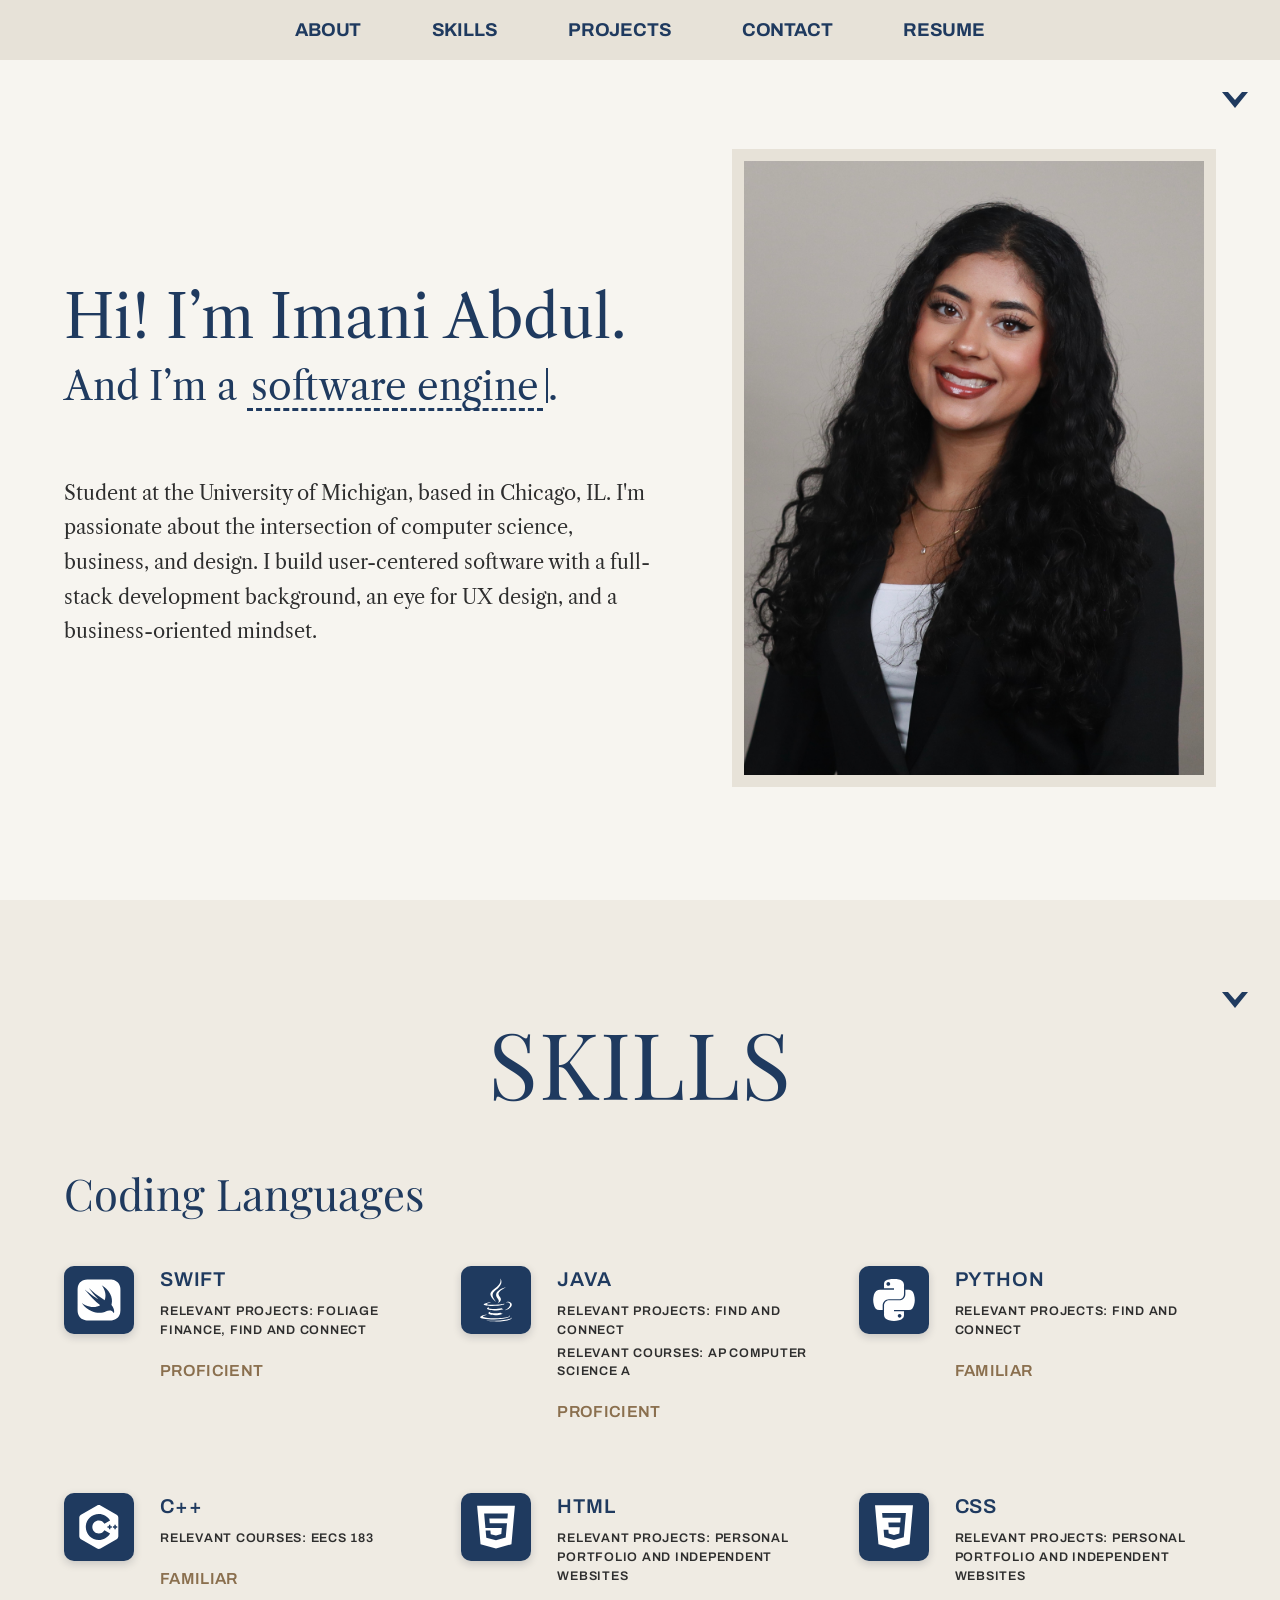
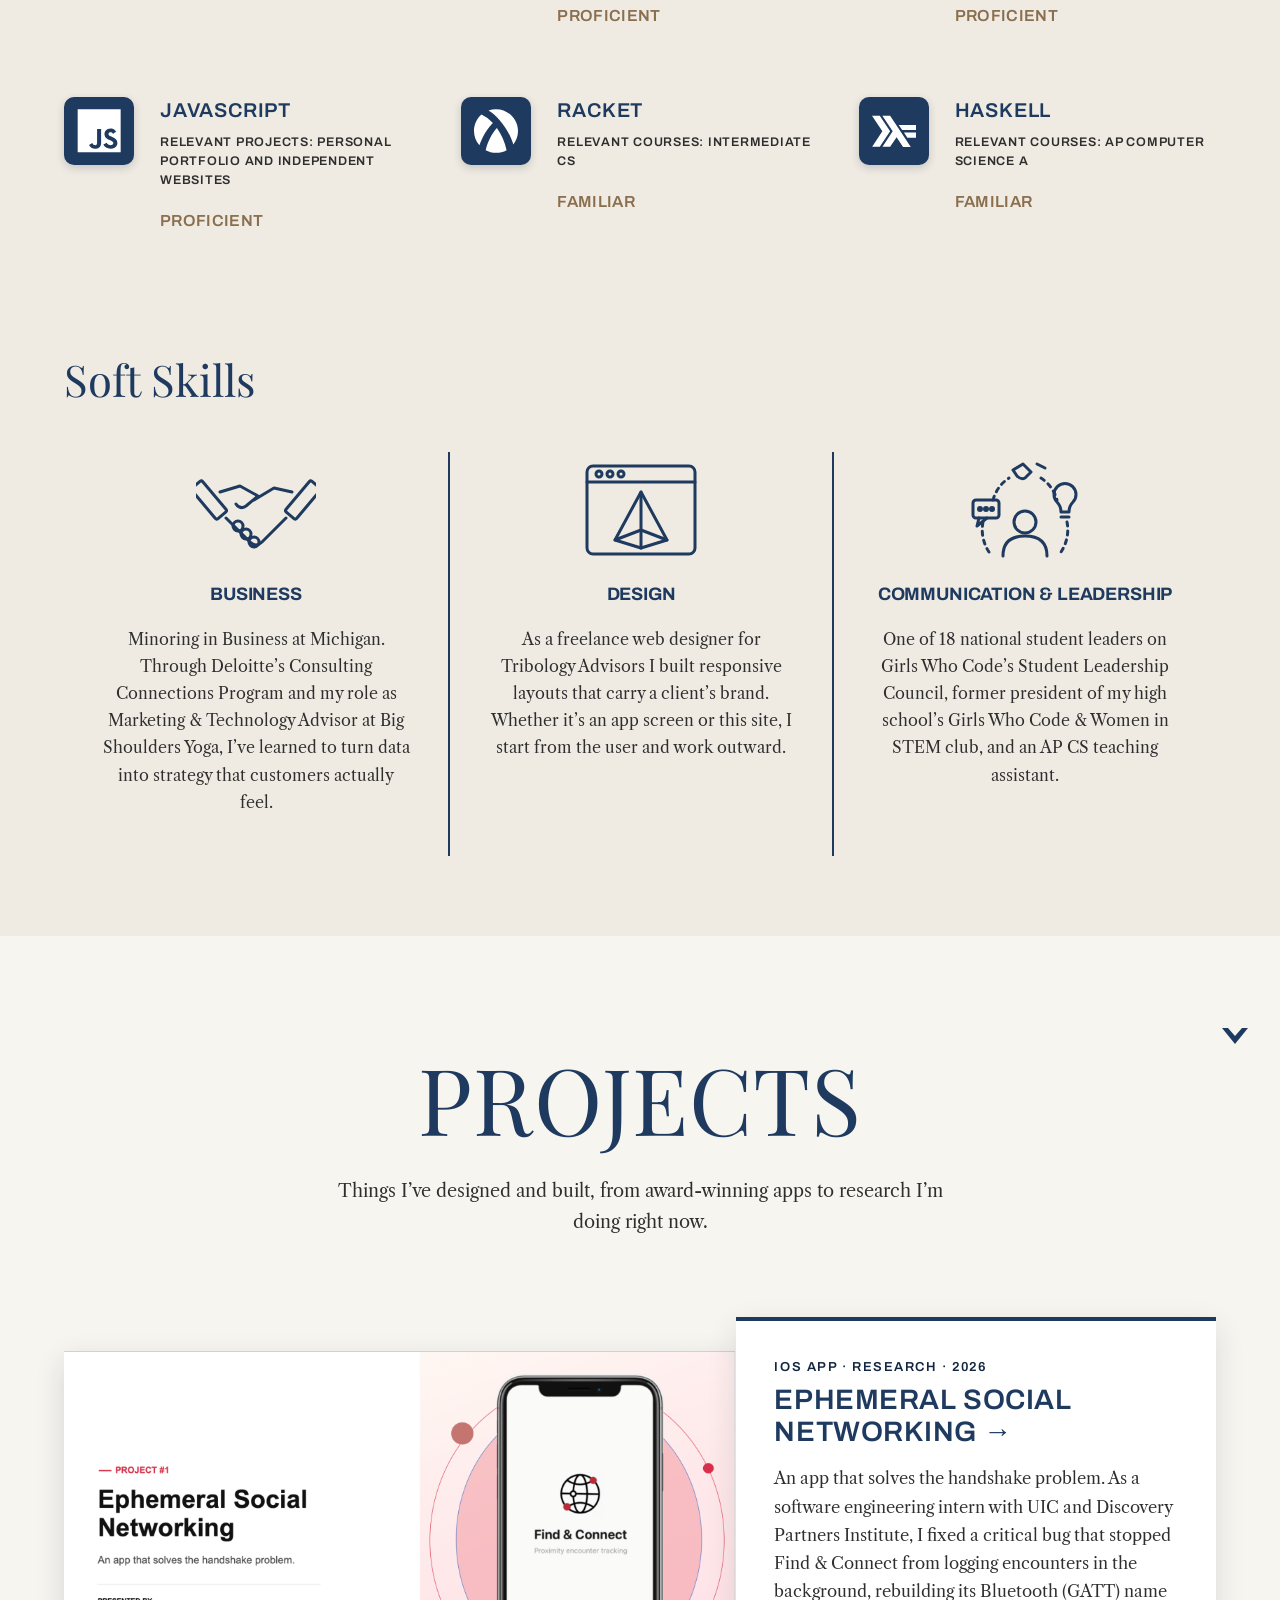
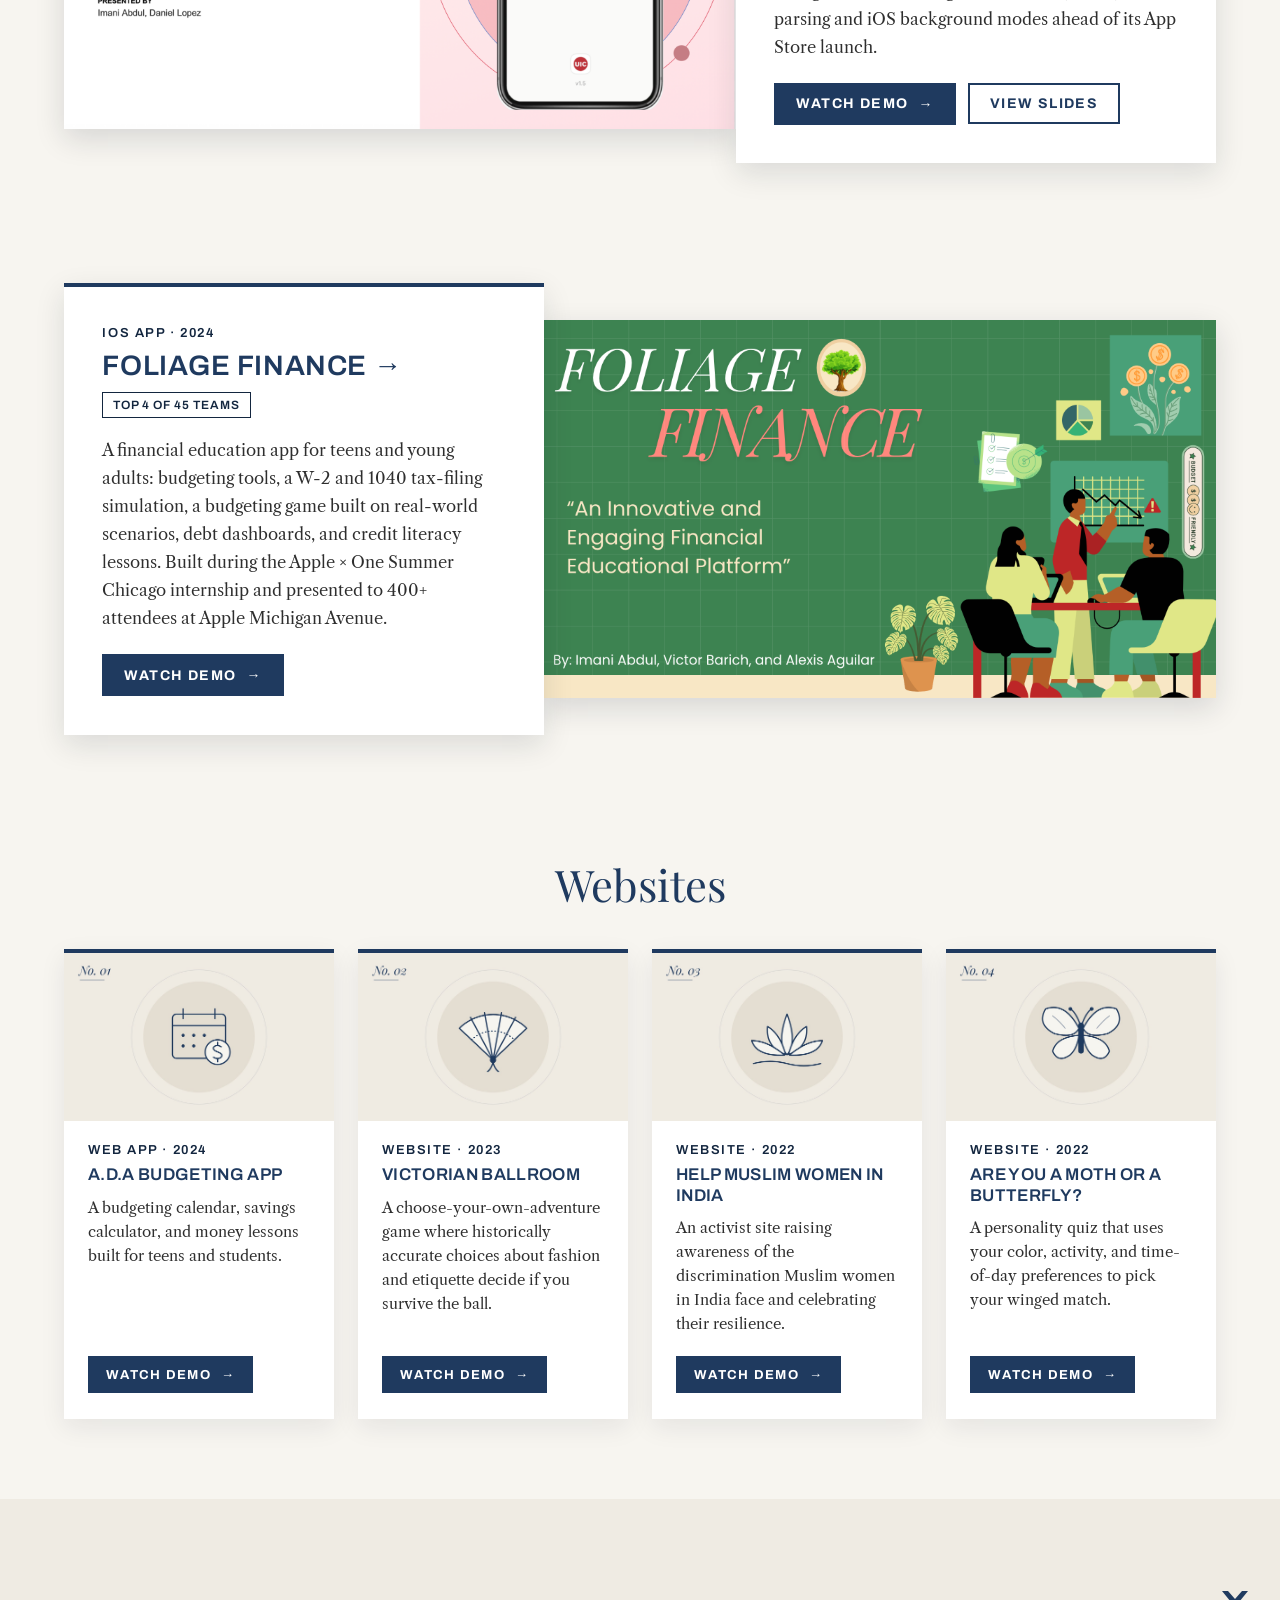
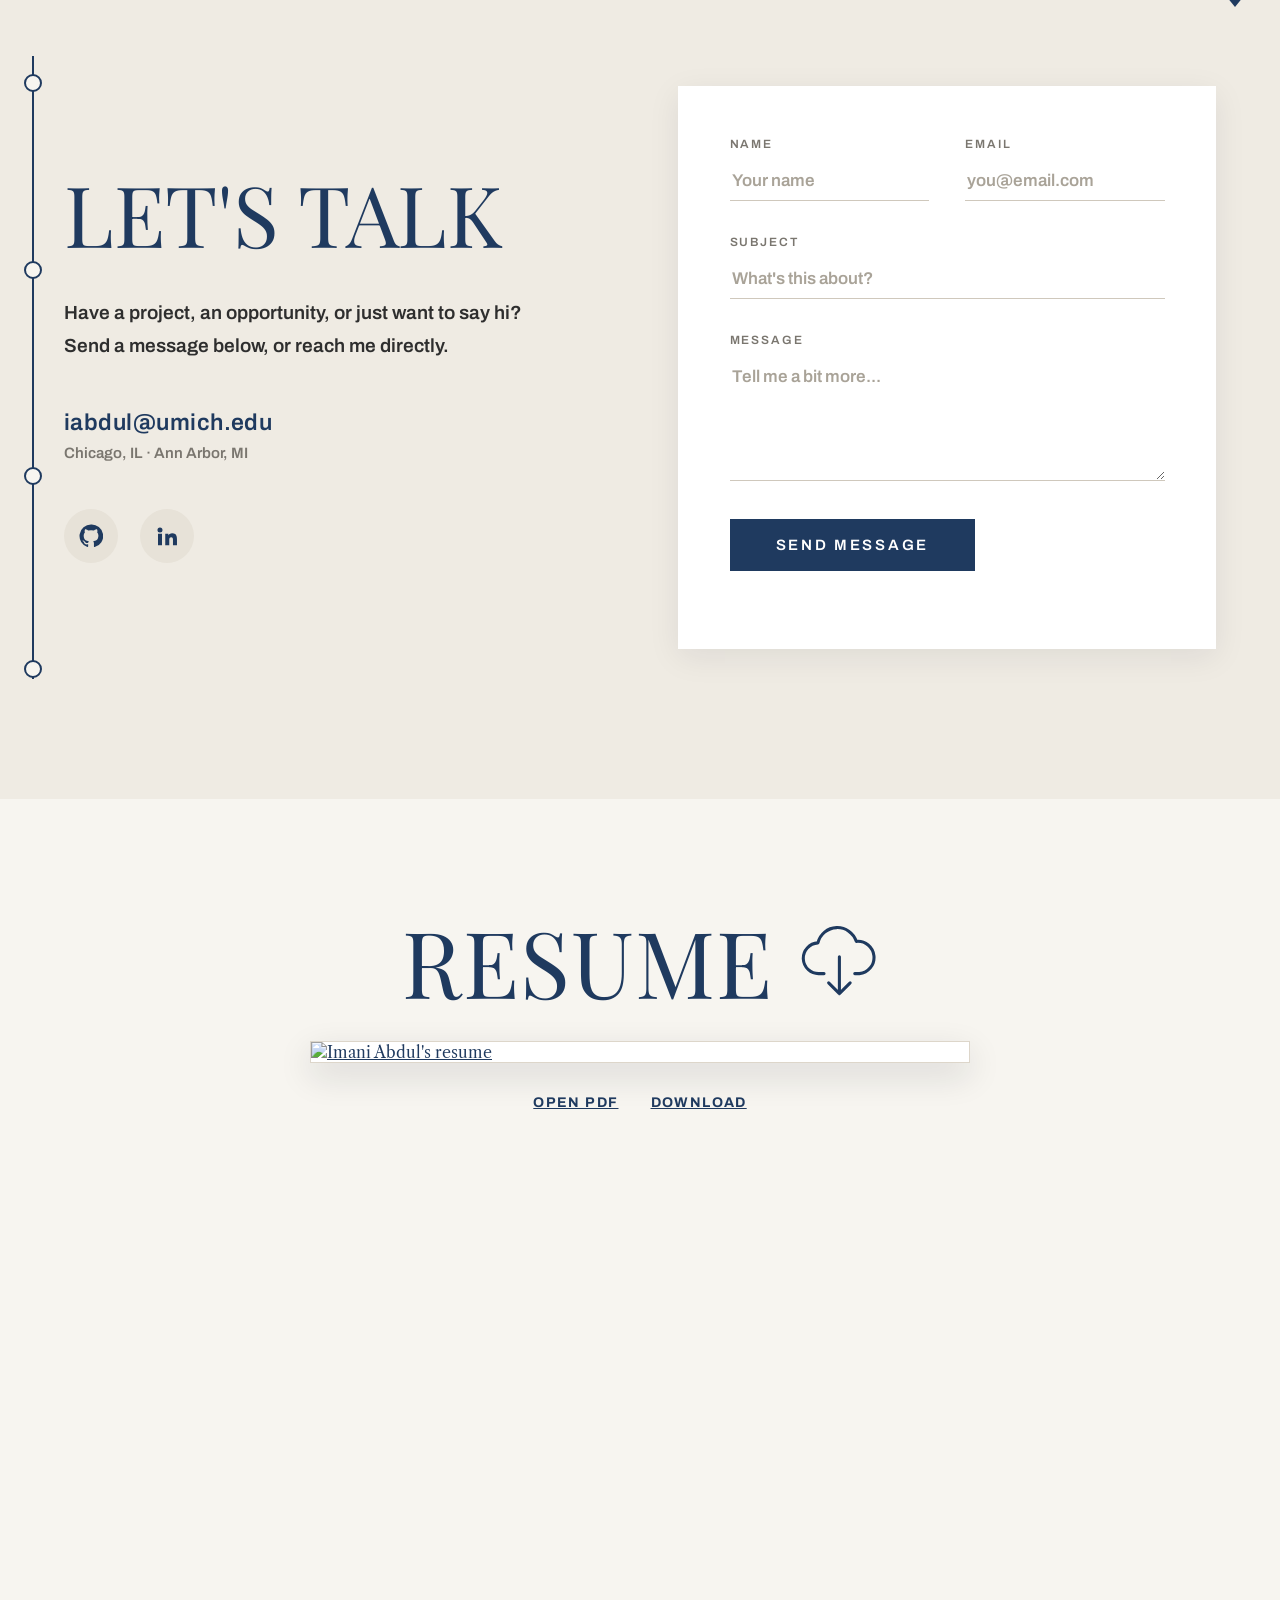
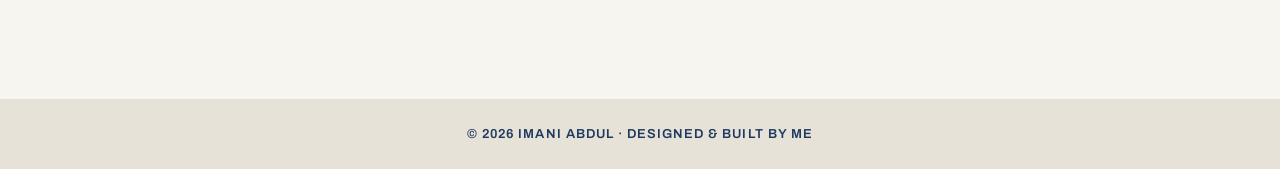
==== commit d634878f: "Rename index-7.html to index.html" ====
--- a/index.html
+++ b/index.html
@@ -103,17 +103,6 @@
       <h2 class="section-title">PROJECTS</h2>
       <p class="projects-intro">Things I’ve designed and built, from award-winning apps to research I’m doing right now.</p>
 
-      <article class="project reveal" style="--accent:#9BC6A1">
-        <div class="project-media"><img src="foliage-cover.png" alt="Foliage Finance cover" loading="lazy"></div>
-        <div class="project-panel">
-          <span class="project-meta">iOS App · 2024</span>
-          <h3>Foliage Finance →</h3>
-          <span class="badge">Top 4 of 45 teams</span>
-          <p>A financial education app for teens and young adults: budgeting tools, a W-2 and 1040 tax-filing simulation, a budgeting game built on real-world scenarios, debt dashboards, and credit literacy lessons. Built during the Apple × One Summer Chicago internship and presented to 400+ attendees at Apple Michigan Avenue.</p>
-          <button class="demo-btn" data-youtube="aP215I-h6NY?start=261" data-title="Foliage Finance">Watch demo <span aria-hidden="true">→</span></button>
-        </div>
-      </article>
-
       <article class="project reveal" style="--accent:#BFD3DC">
         <div class="project-media"><img src="find-connect-cover.png" alt="Find &amp; Connect app cover" loading="lazy"></div>
         <div class="project-panel">
@@ -124,6 +113,17 @@
             <button class="demo-btn" data-video="ephemeral-demo.mp4" data-title="Ephemeral Social Networking">Watch demo <span aria-hidden="true">→</span></button>
             <a class="slides-btn" href="ephemeral-presentation.pdf" target="_blank" rel="noopener">View slides</a>
           </div>
+        </div>
+      </article>
+
+      <article class="project reveal" style="--accent:#9BC6A1">
+        <div class="project-media"><img src="foliage-cover.png" alt="Foliage Finance cover" loading="lazy"></div>
+        <div class="project-panel">
+          <span class="project-meta">iOS App · 2024</span>
+          <h3>Foliage Finance →</h3>
+          <span class="badge">Top 4 of 45 teams</span>
+          <p>A financial education app for teens and young adults: budgeting tools, a W-2 and 1040 tax-filing simulation, a budgeting game built on real-world scenarios, debt dashboards, and credit literacy lessons. Built during the Apple × One Summer Chicago internship and presented to 400+ attendees at Apple Michigan Avenue.</p>
+          <button class="demo-btn" data-youtube="aP215I-h6NY?start=261" data-title="Foliage Finance">Watch demo <span aria-hidden="true">→</span></button>
         </div>
       </article>
 
--- a/style.css
+++ b/style.css
@@ -468,3 +468,13 @@
 .nowrap { white-space: nowrap; }
 .hero h1 { font-size: clamp(42px, 4.6vw, 72px); }
 .hero .tagline { font-size: clamp(28px, 3vw, 46px); }
+
+/* ===== Project action buttons ===== */
+.project-actions { display: flex; flex-wrap: wrap; gap: 12px; align-items: center; }
+.slides-btn {
+  display: inline-flex; align-items: center;
+  font-family: var(--sans); font-weight: 700; font-size: 14px; letter-spacing: .1em;
+  text-transform: uppercase; text-decoration: none; color: var(--rose);
+  border: 2px solid var(--rose); padding: 11px 20px; transition: background .2s, color .2s;
+}
+.slides-btn:hover { background: var(--rose); color: #fff; }
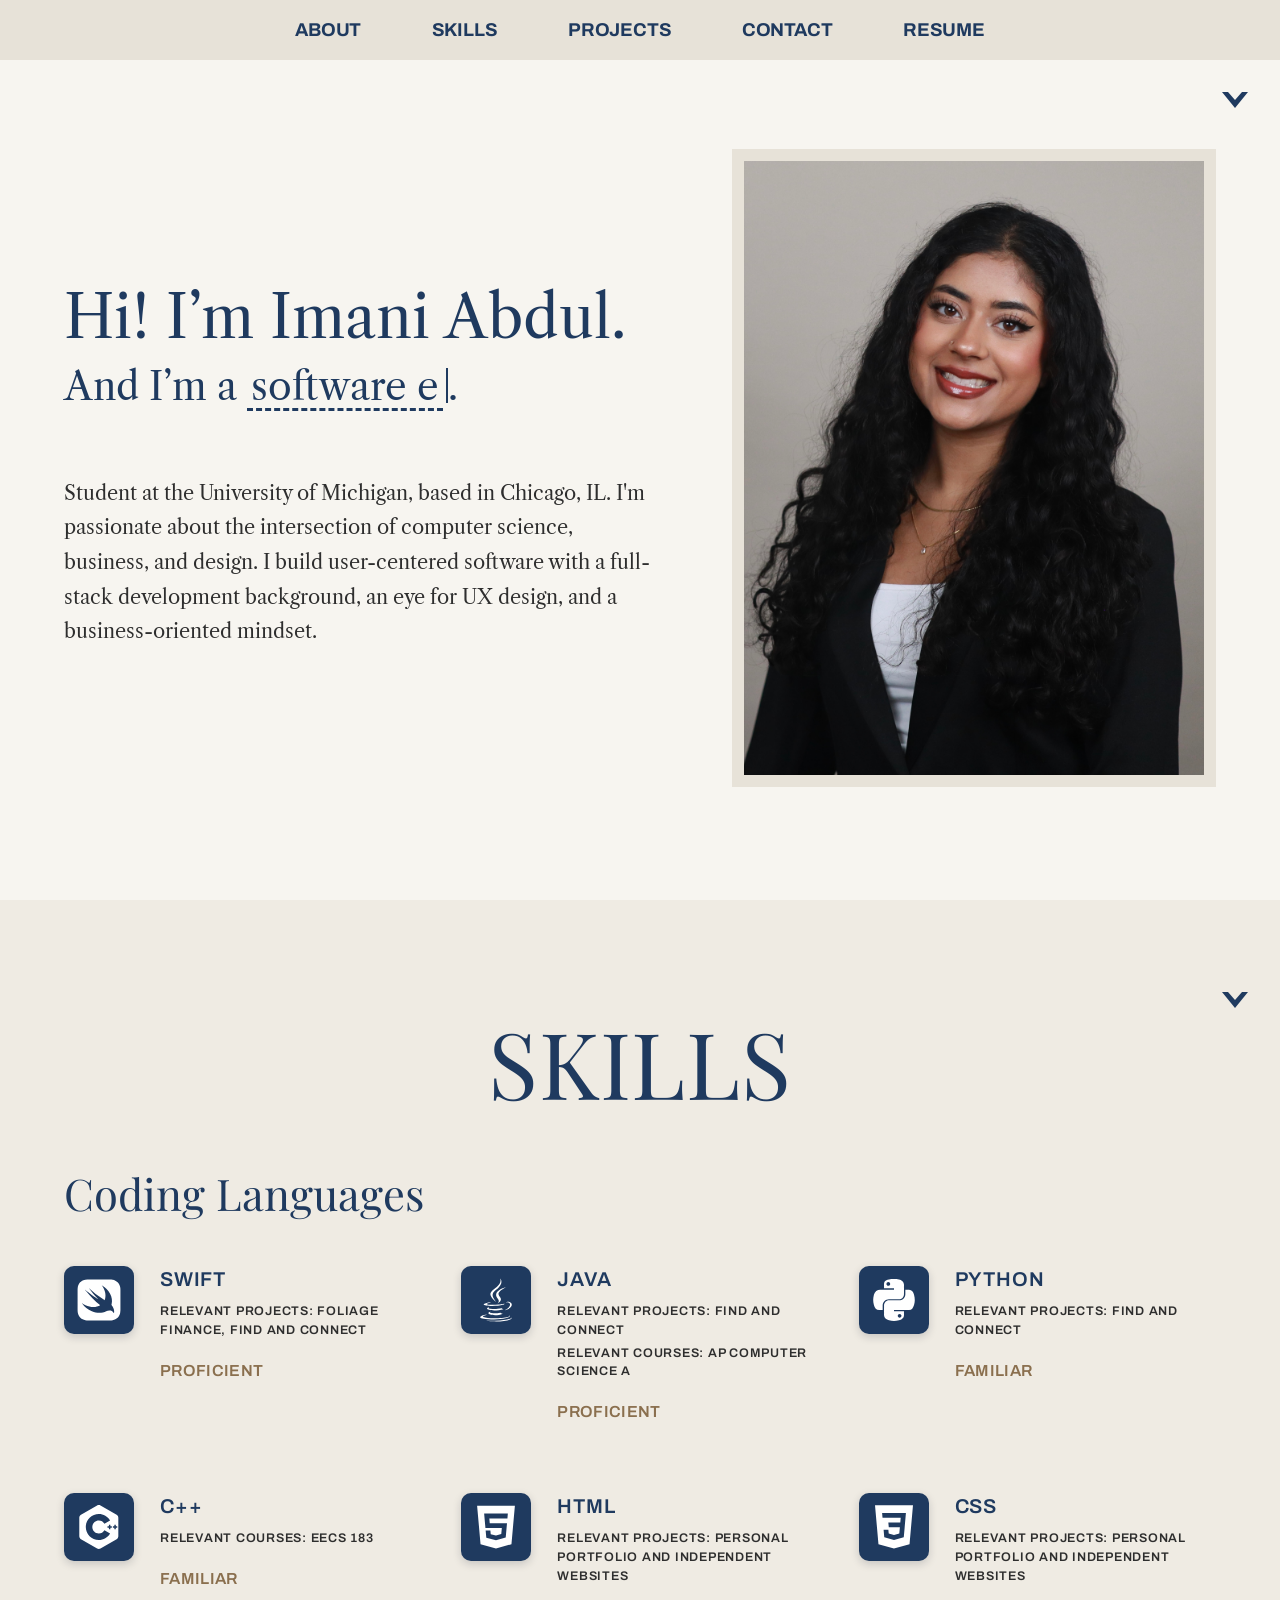
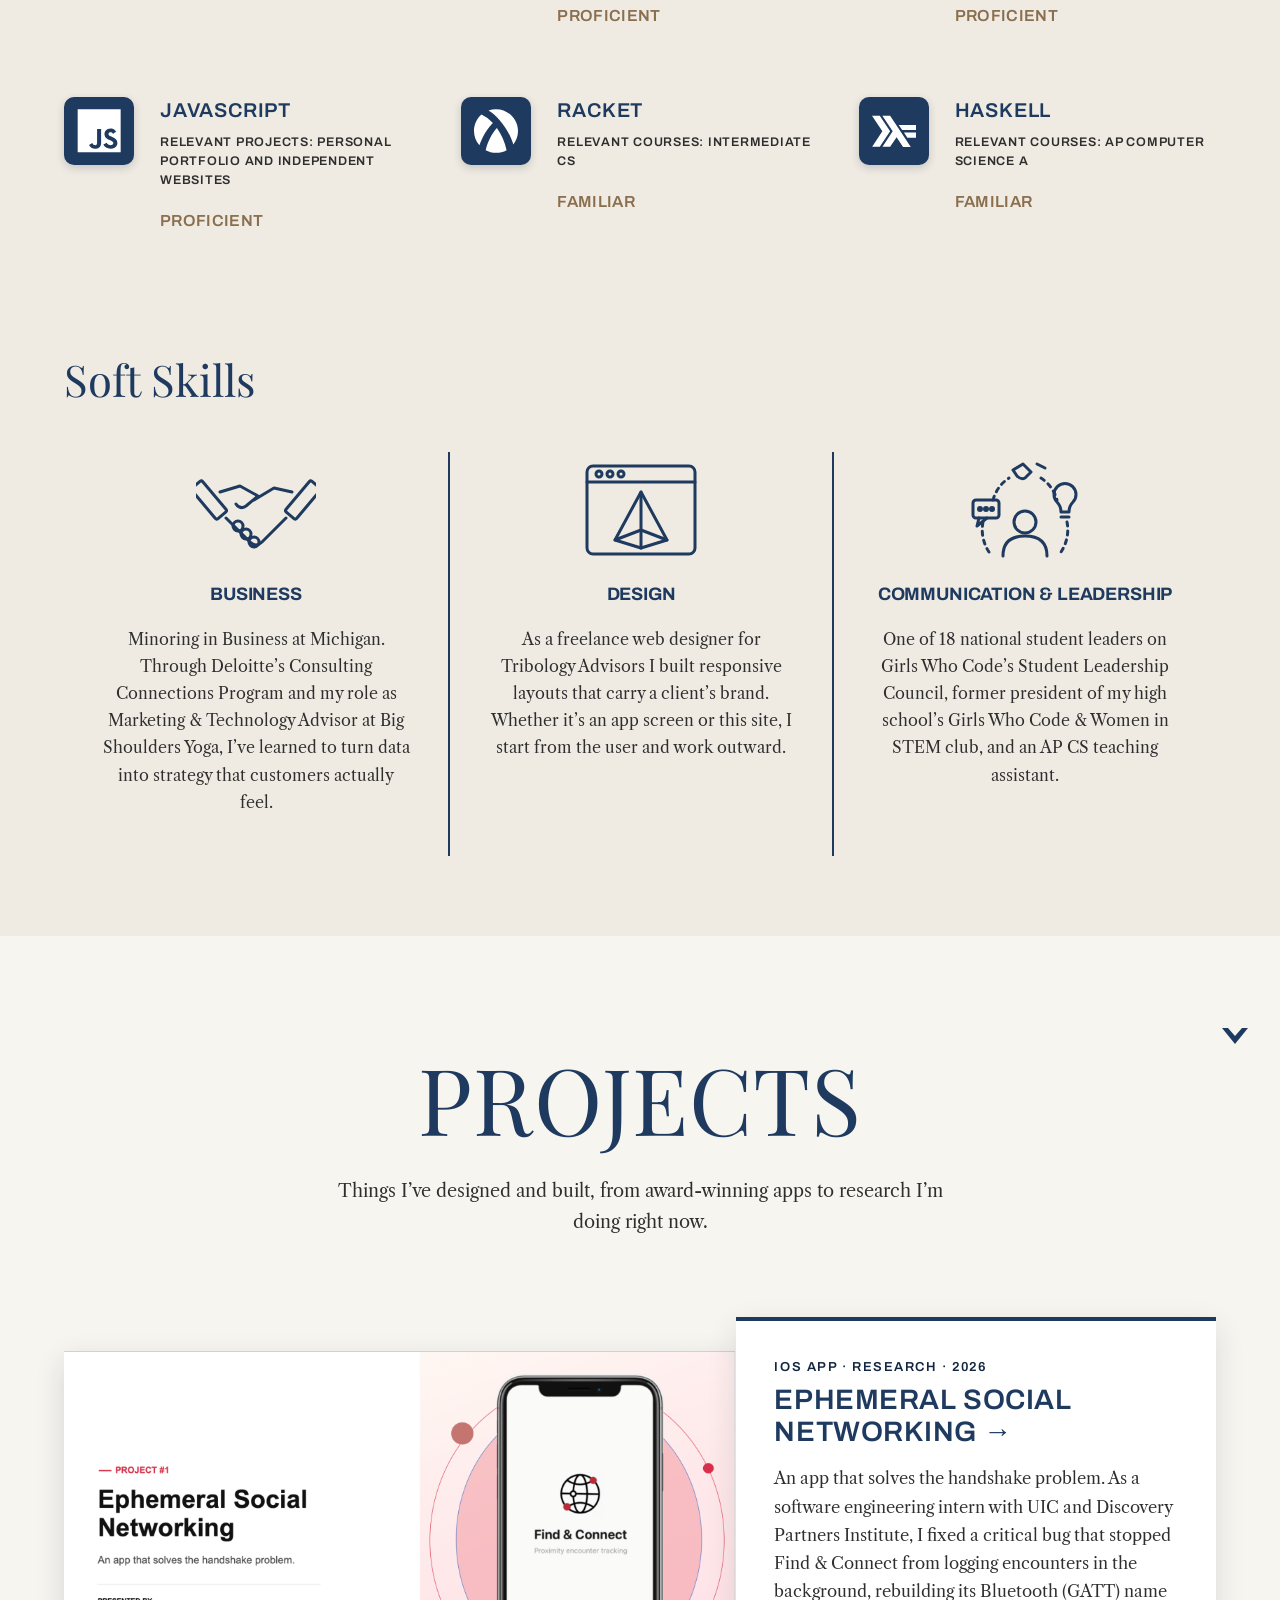
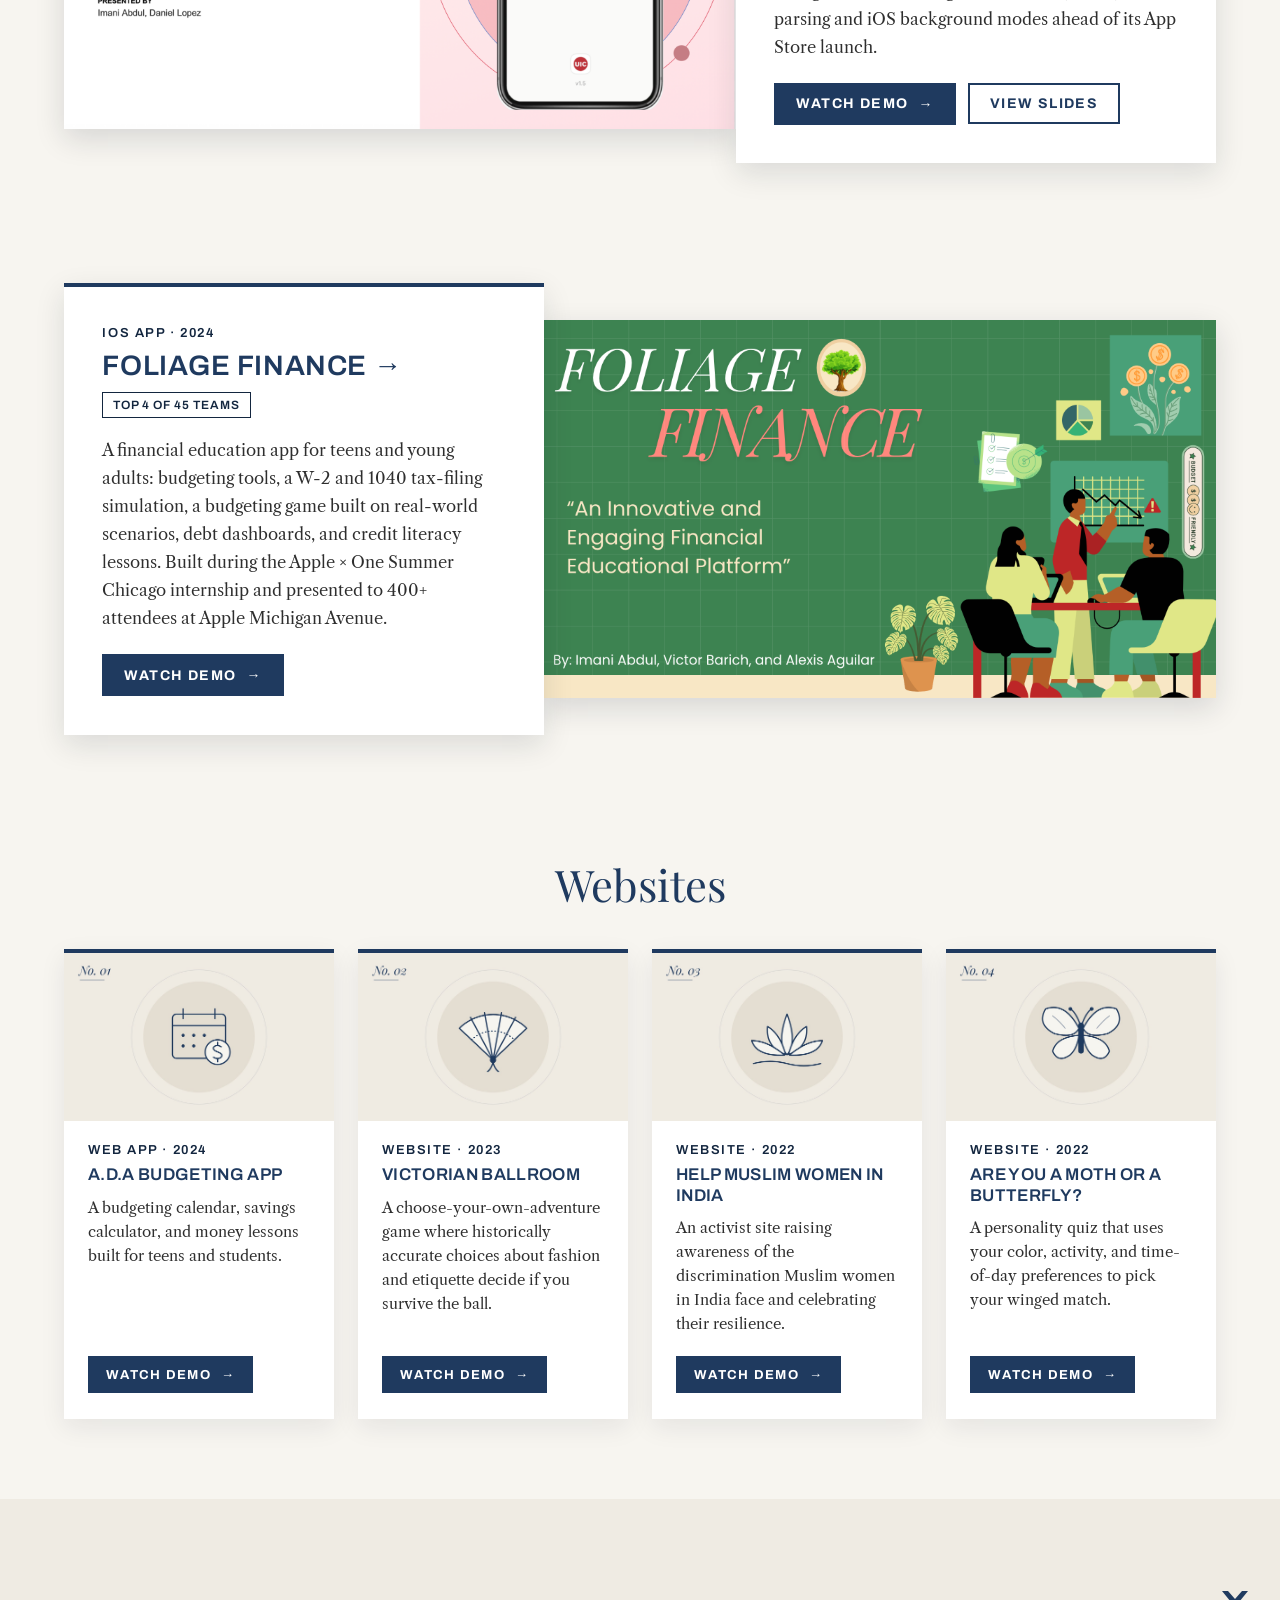
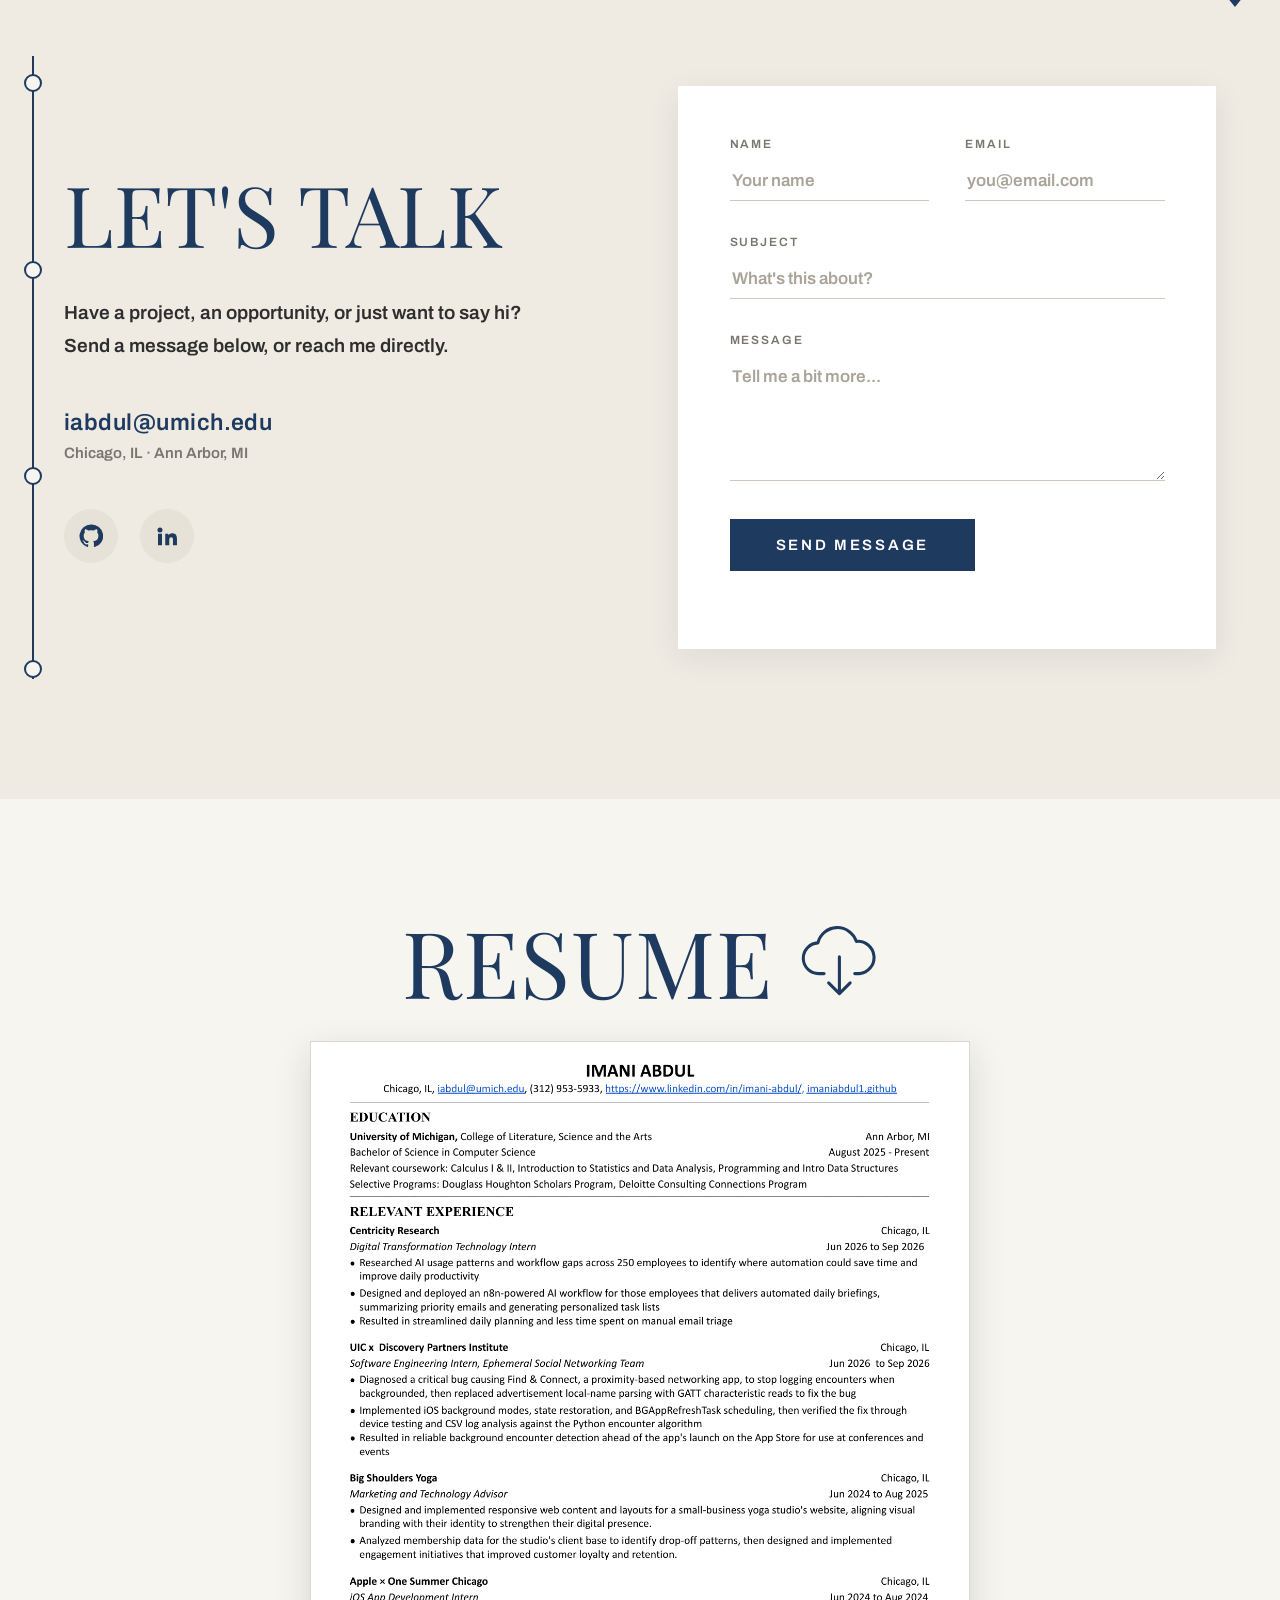
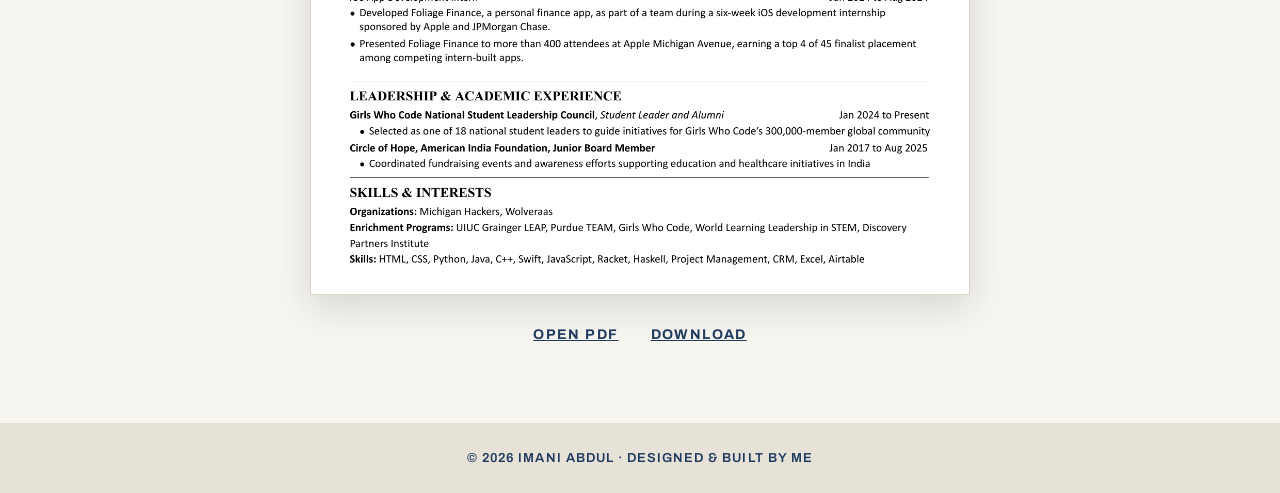
==== commit c98b4942: "Update index.html" ====
--- a/index.html
+++ b/index.html
@@ -215,7 +215,7 @@
         </a>
       </div>
       <a href="resume.pdf" target="_blank" rel="noopener" class="resume-doc reveal">
-        <img src="resume-preview.png" alt="Imani Abdul's resume" loading="lazy">
+        <img src="resume-preview1.png" alt="Imani Abdul's resume" loading="lazy">
       </a>
       <div class="resume-actions">
         <a href="resume.pdf" target="_blank" rel="noopener">Open PDF</a>
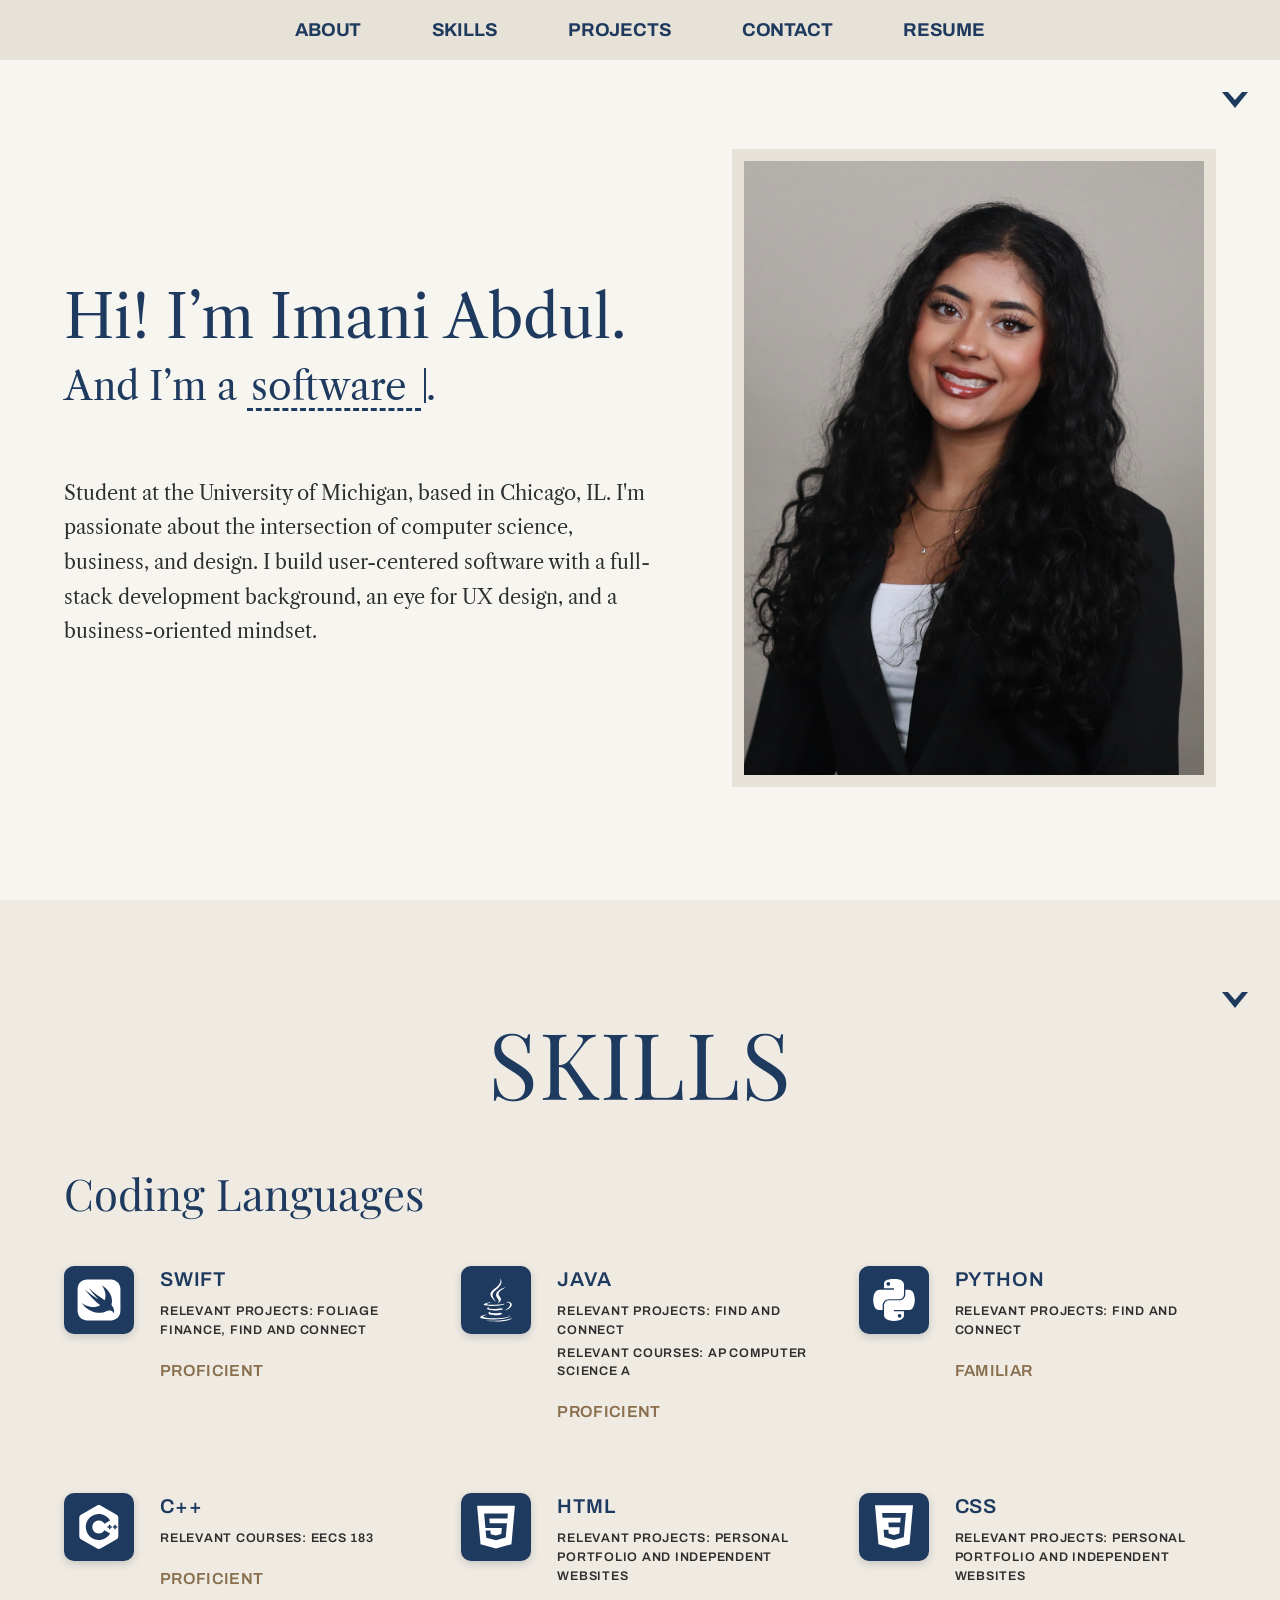
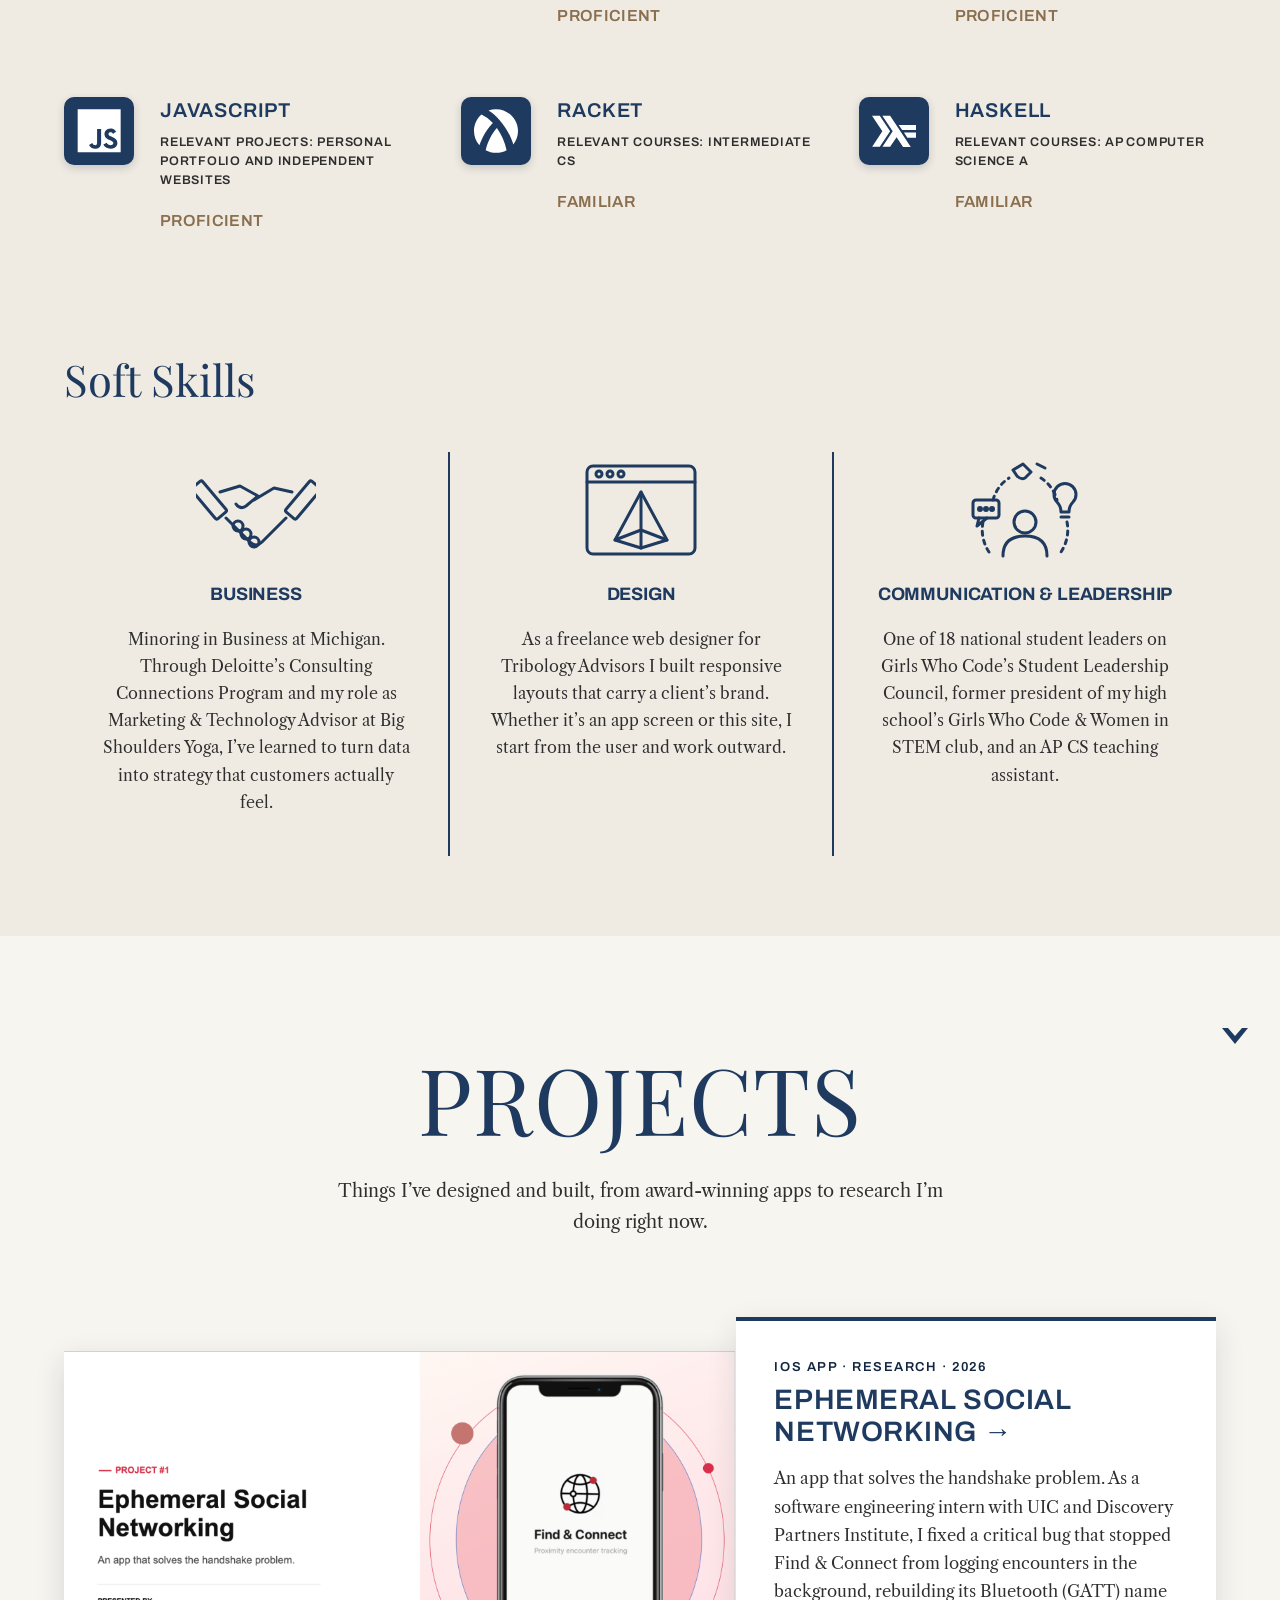
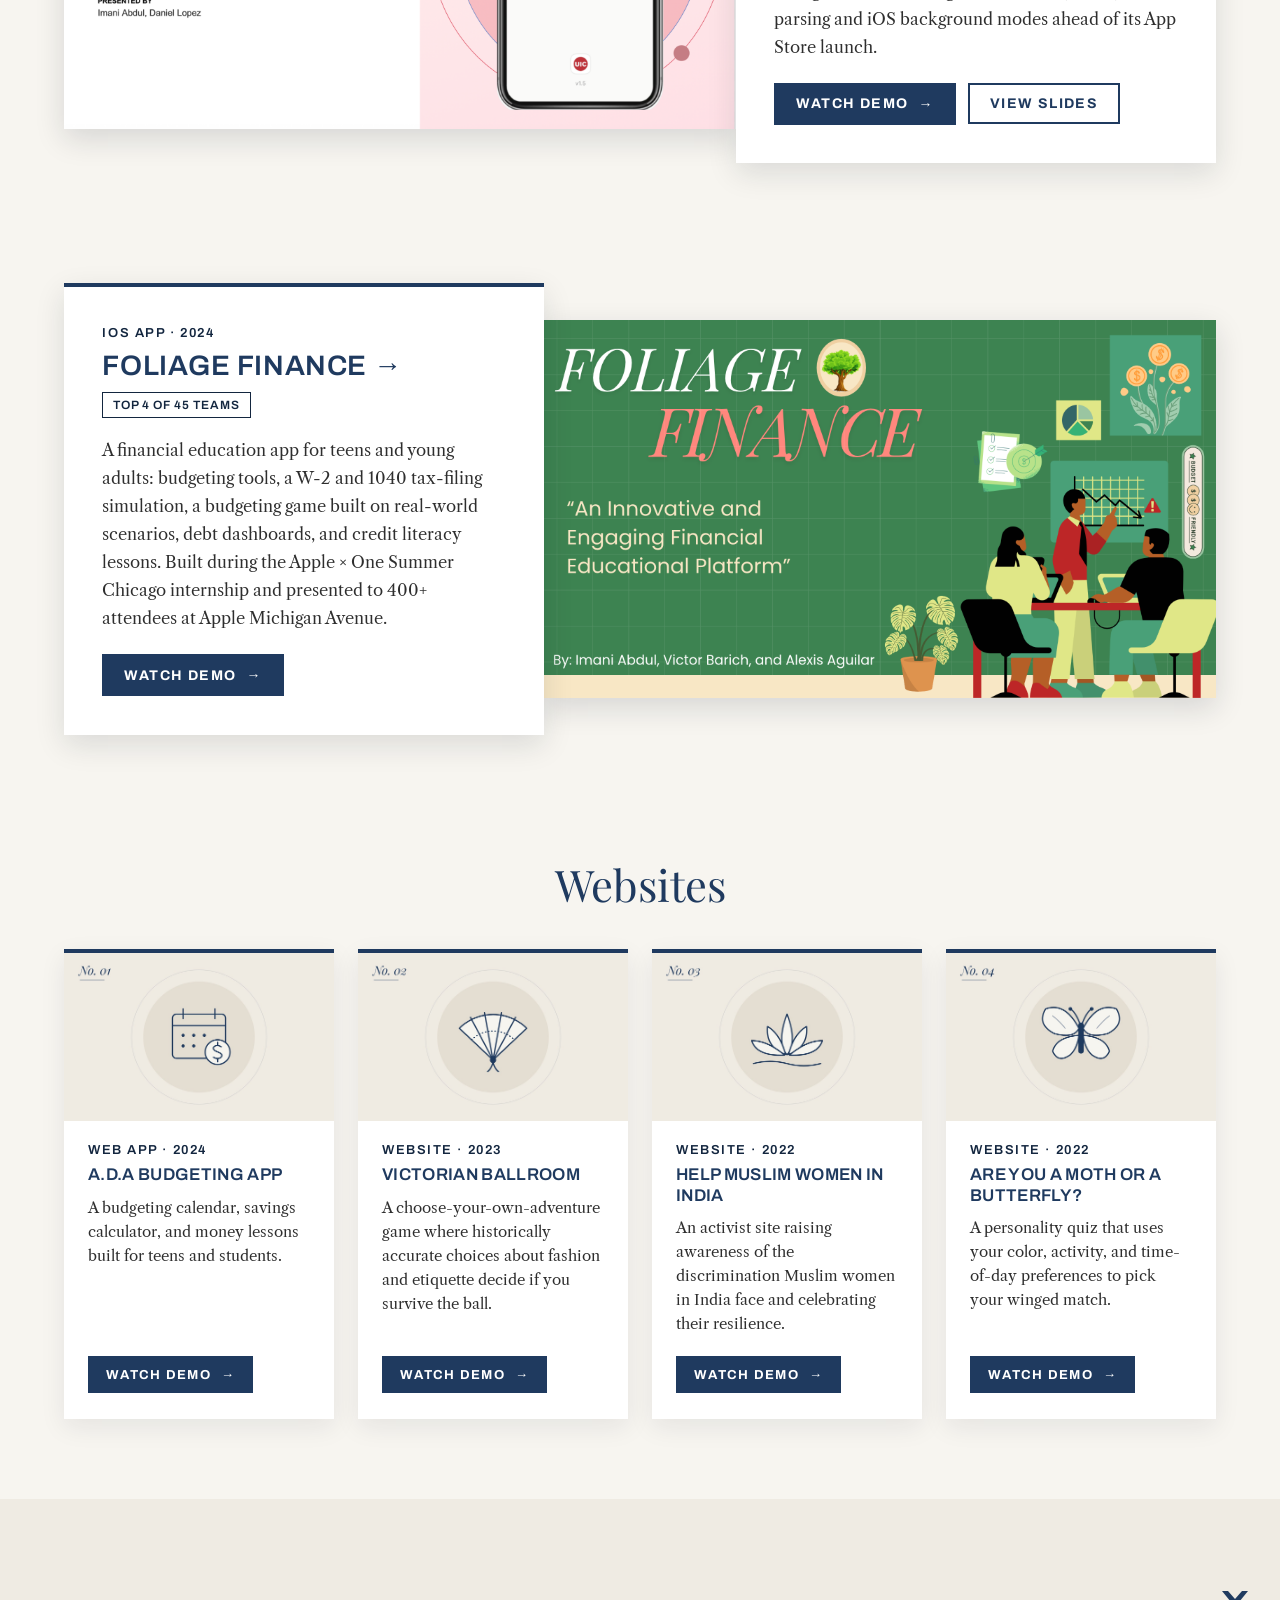
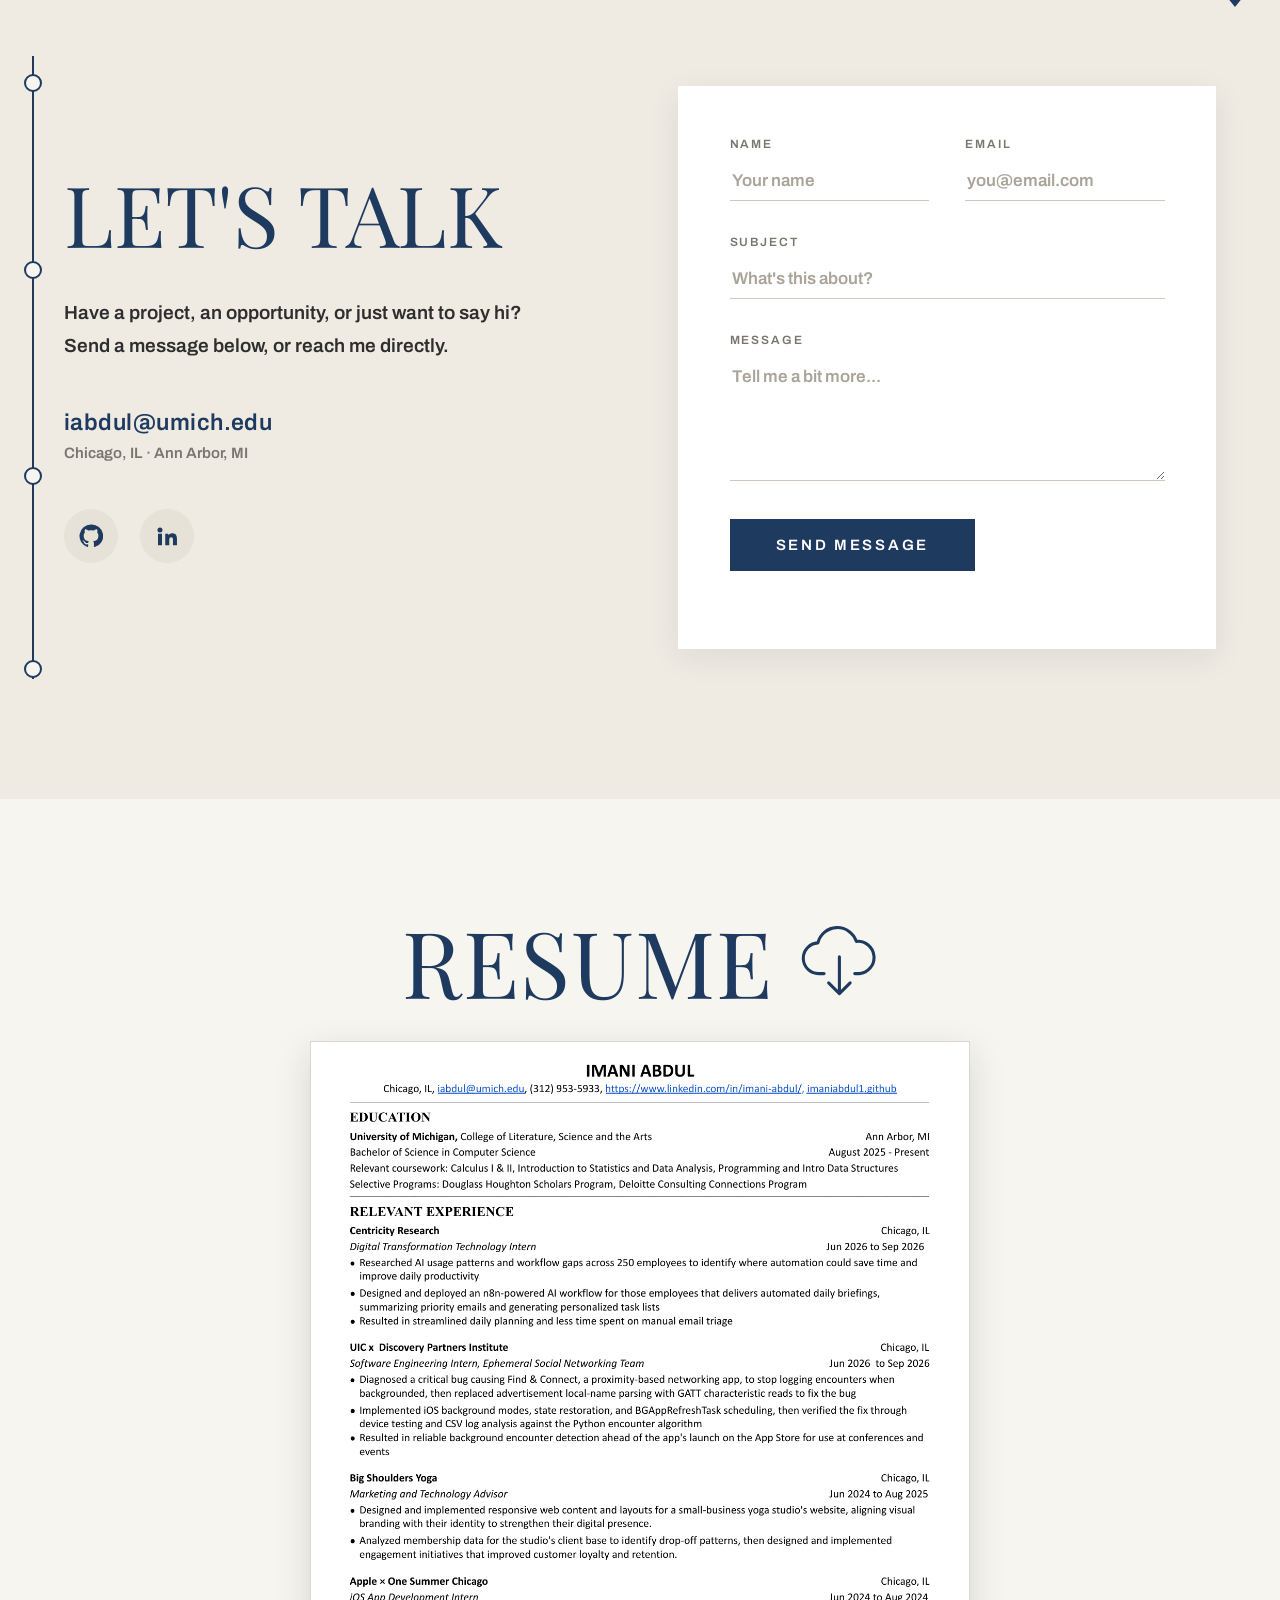
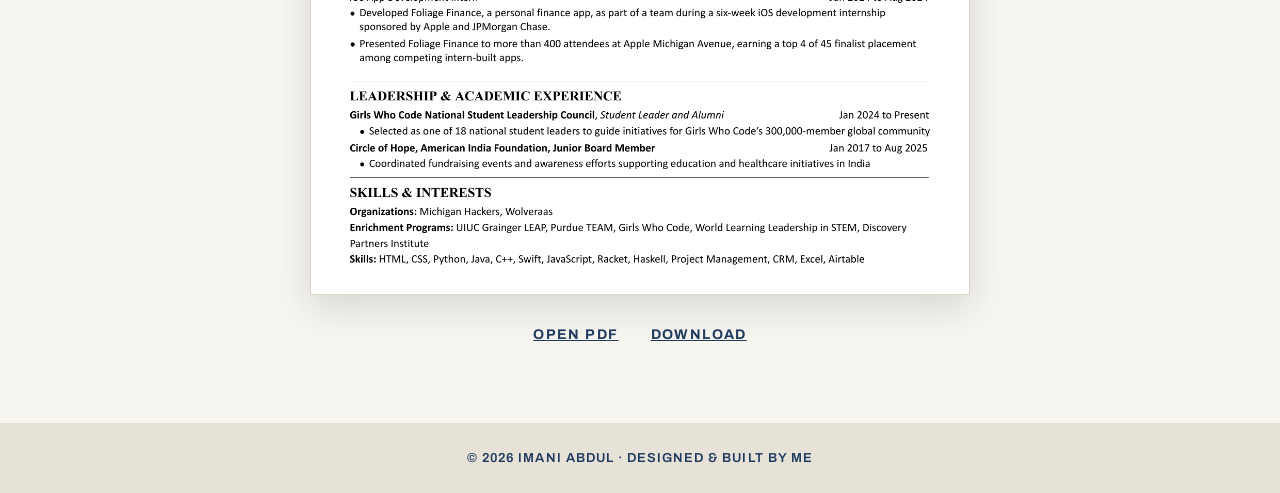
==== commit 256075d3: "Update index.html" ====
--- a/index.html
+++ b/index.html
@@ -49,7 +49,7 @@
         <div class="skill reveal"><div class="skill-icon"><svg fill="currentColor" aria-hidden="true" xmlns="http://www.w3.org/2000/svg" viewBox="0 0 128 128"><path d="M49.33 62h29.159C86.606 62 93 55.132 93 46.981V19.183c0-7.912-6.632-13.856-14.555-15.176-5.014-.835-10.195-1.215-15.187-1.191-4.99.023-9.612.448-13.805 1.191C37.098 6.188 35 10.758 35 19.183V30h29v4H23.776c-8.484 0-15.914 5.108-18.237 14.811-2.681 11.12-2.8 17.919 0 29.53C7.614 86.983 12.569 93 21.054 93H31V79.952C31 70.315 39.428 62 49.33 62zm-1.838-39.11c-3.026 0-5.478-2.479-5.478-5.545 0-3.079 2.451-5.581 5.478-5.581 3.015 0 5.479 2.502 5.479 5.581-.001 3.066-2.465 5.545-5.479 5.545zm74.789 25.921C120.183 40.363 116.178 34 107.682 34H97v12.981C97 57.031 88.206 65 78.489 65H49.33C41.342 65 35 72.326 35 80.326v27.8c0 7.91 6.745 12.564 14.462 14.834 9.242 2.717 17.994 3.208 29.051 0C85.862 120.831 93 116.549 93 108.126V97H64v-4h43.682c8.484 0 11.647-5.776 14.599-14.66 3.047-9.145 2.916-17.799 0-29.529zm-41.955 55.606c3.027 0 5.479 2.479 5.479 5.547 0 3.076-2.451 5.579-5.479 5.579-3.015 0-5.478-2.502-5.478-5.579 0-3.068 2.463-5.547 5.478-5.547z"/></svg></div><div><h3>PYTHON</h3><p>Relevant projects: Find and Connect</p><span class="level">FAMILIAR</span></div></div>
         <div class="skill reveal"><div class="skill-icon"><svg fill="currentColor" aria-hidden="true" viewBox="0 0 128 128" xmlns="http://www.w3.org/2000/svg">
     <path d="M63.443 0c-1.782 0-3.564.39-4.916 1.172L11.594 28.27C8.89 29.828 6.68 33.66 6.68 36.78v54.197c0 1.562.55 3.298 1.441 4.841l-.002.002c.89 1.543 2.123 2.89 3.475 3.672l46.931 27.094c2.703 1.562 7.13 1.562 9.832 0h.002l46.934-27.094c1.352-.78 2.582-2.129 3.473-3.672.89-1.543 1.441-3.28 1.441-4.843V36.779c0-1.557-.55-3.295-1.441-4.838v-.002c-.891-1.545-2.121-2.893-3.473-3.67L68.359 1.173C67.008.39 65.226 0 63.443 0zm.002 26.033c13.465 0 26.02 7.246 32.77 18.91l-16.38 9.479c-3.372-5.836-9.66-9.467-16.39-9.467-10.432 0-18.922 8.49-18.922 18.924S53.013 82.8 63.445 82.8c6.735 0 13.015-3.625 16.395-9.465l16.375 9.477c-6.746 11.662-19.305 18.91-32.77 18.91-20.867 0-37.843-16.977-37.843-37.844s16.976-37.844 37.843-37.844v-.002zM92.881 57.57h4.201v4.207h4.203v4.203h-4.203v4.207h-4.201V65.98h-4.207v-4.203h4.207V57.57zm15.765 0h4.208v4.207h4.203v4.203h-4.203v4.207h-4.208V65.98h-4.205v-4.203h4.205V57.57z"/>
-</svg></div><div><h3>C++</h3><p>Relevant courses: EECS 183</p><span class="level">FAMILIAR</span></div></div>
+</svg></div><div><h3>C++</h3><p>Relevant courses: EECS 183</p><span class="level">PROFICIENT</span></div></div>
         <div class="skill reveal"><div class="skill-icon"><svg fill="currentColor" aria-hidden="true" xmlns="http://www.w3.org/2000/svg" viewBox="0 0 128 128"><path d="M9.032 2l10.005 112.093 44.896 12.401 45.02-12.387L118.968 2H9.032zm89.126 26.539l-.627 7.172L97.255 39H44.59l1.257 14h50.156l-.336 3.471-3.233 36.119-.238 2.27L64 102.609v.002l-.034.018-28.177-7.423L33.876 74h13.815l.979 10.919L63.957 89H64v-.546l15.355-3.875L80.959 67H33.261l-3.383-38.117L29.549 25h68.939l-.33 3.539z"/></svg></div><div><h3>HTML</h3><p>Relevant projects: Personal portfolio and independent websites</p><span class="level">PROFICIENT</span></div></div>
         <div class="skill reveal"><div class="skill-icon"><svg fill="currentColor" aria-hidden="true" xmlns="http://www.w3.org/2000/svg" viewBox="0 0 128 128"><path d="M8.76 1l10.055 112.883 45.118 12.58 45.244-12.626L119.24 1H8.76zm89.591 25.862l-3.347 37.605.01.203-.014.467v-.004l-2.378 26.294-.262 2.336L64 101.607v.001l-.022.019-28.311-7.888L33.75 72h13.883l.985 11.054 15.386 4.17-.004.008v-.002l15.443-4.229L81.075 65H48.792l-.277-3.043-.631-7.129L47.553 51h34.749l1.264-14H30.64l-.277-3.041-.63-7.131L29.401 23h69.281l-.331 3.862z"/></svg></div><div><h3>CSS</h3><p>Relevant projects: Personal portfolio and independent websites</p><span class="level">PROFICIENT</span></div></div>
         <div class="skill reveal"><div class="skill-icon"><svg fill="currentColor" aria-hidden="true" xmlns="http://www.w3.org/2000/svg" viewBox="0 0 128 128"><path d="M2 1v125h125V1H2zm66.119 106.513c-1.845 3.749-5.367 6.212-9.448 7.401-6.271 1.44-12.269.619-16.731-2.059-2.986-1.832-5.318-4.652-6.901-7.901l9.52-5.83c.083.035.333.487.667 1.071 1.214 2.034 2.261 3.474 4.319 4.485 2.022.69 6.461 1.131 8.175-2.427 1.047-1.81.714-7.628.714-14.065C58.433 78.073 58.48 68 58.48 58h11.709c0 11 .06 21.418 0 32.152.025 6.58.596 12.446-2.07 17.361zm48.574-3.308c-4.07 13.922-26.762 14.374-35.83 5.176-1.916-2.165-3.117-3.296-4.26-5.795 4.819-2.772 4.819-2.772 9.508-5.485 2.547 3.915 4.902 6.068 9.139 6.949 5.748.702 11.531-1.273 10.234-7.378-1.333-4.986-11.77-6.199-18.873-11.531-7.211-4.843-8.901-16.611-2.975-23.335 1.975-2.487 5.343-4.343 8.877-5.235l3.688-.477c7.081-.143 11.507 1.727 14.756 5.355.904.916 1.642 1.904 3.022 4.045-3.772 2.404-3.76 2.381-9.163 5.879-1.154-2.486-3.069-4.046-5.093-4.724-3.142-.952-7.104.083-7.926 3.403-.285 1.023-.226 1.975.227 3.665 1.273 2.903 5.545 4.165 9.377 5.926 11.031 4.474 14.756 9.271 15.672 14.981.882 4.916-.213 8.105-.38 8.581z"/></svg></div><div><h3>JAVASCRIPT</h3><p>Relevant projects: Personal portfolio and independent websites</p><span class="level">PROFICIENT</span></div></div>
